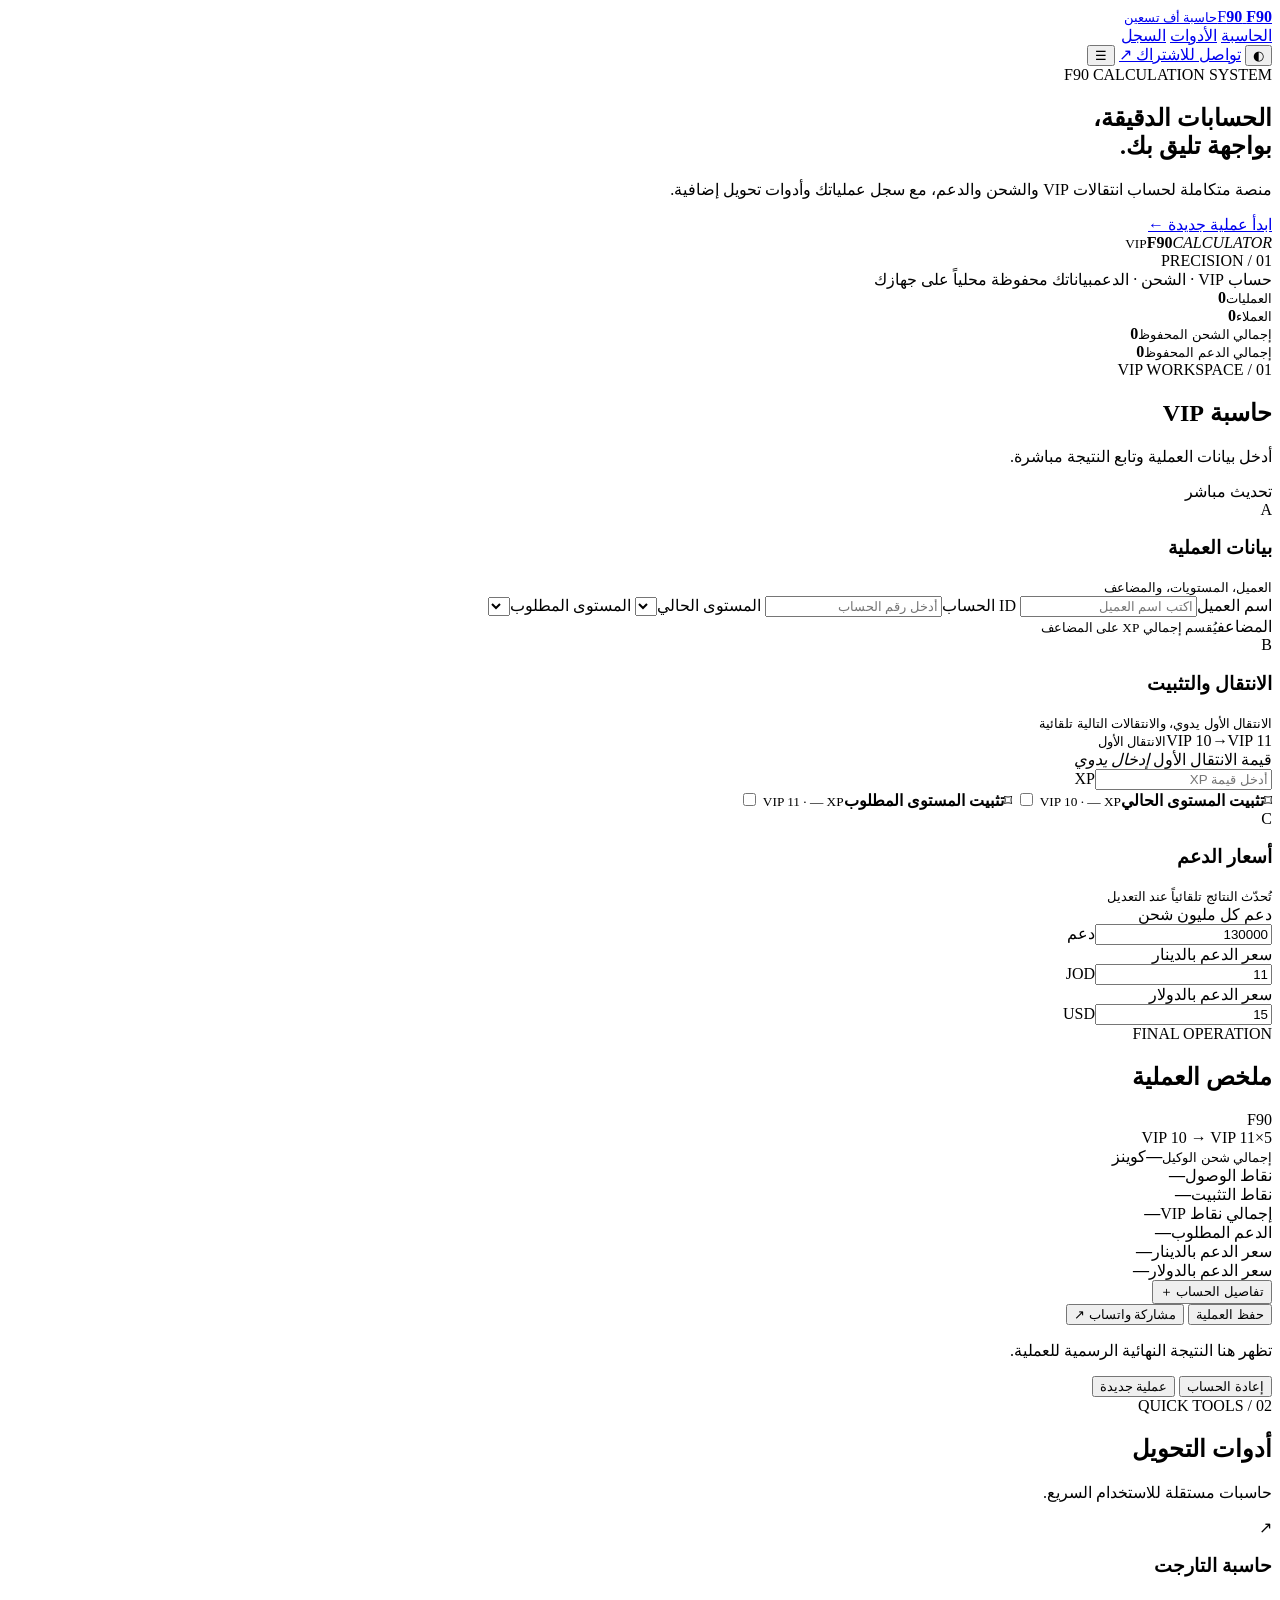
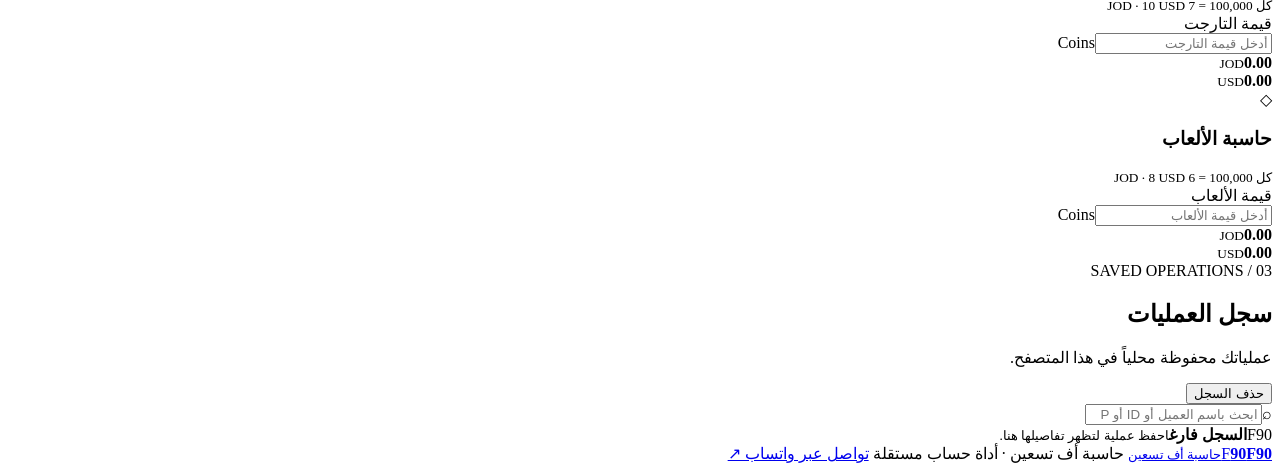
==== index.html @ 52d205f2 "Add initial HTML structure for F90 calculator" ====
<!doctype html>
<html lang="ar" dir="rtl">
<head>
  <meta charset="utf-8">
  <meta name="viewport" content="width=device-width, initial-scale=1">
  <meta name="theme-color" content="#0c111a">
  <title>F90 | حاسبة أف تسعين</title>
  <link rel="stylesheet" href="style.css">
  <script src="script.js" defer></script>
</head>
<body>
  <header class="topbar">
    <a class="brand" href="#top" aria-label="F90 الرئيسية">
      <span class="brand-logo"><span>F</span><b>90</b></span>
      <span class="brand-name"><strong>F90</strong><small>حاسبة أف تسعين</small></span>
    </a>
    <nav class="nav-links" aria-label="التنقل">
      <a href="#calculator">الحاسبة</a>
      <a href="#tools">الأدوات</a>
      <a href="#history">السجل</a>
    </nav>
    <div class="top-actions">
      <button class="theme-button" id="themeToggle" type="button" aria-label="تغيير الثيم">◐</button>
      <a class="whatsapp-top" id="subscribeLink" href="#" target="_blank" rel="noopener noreferrer">تواصل للاشتراك <span>↗</span></a>
      <button class="menu-button" id="menuToggle" type="button" aria-expanded="false" aria-label="فتح القائمة">☰</button>
    </div>
  </header>

  <main id="top">
    <section class="hero page">
      <div class="hero-main">
        <span class="eyebrow"><i></i> F90 CALCULATION SYSTEM</span>
        <h1>الحسابات الدقيقة،<br><span>بواجهة تليق بك.</span></h1>
        <p>منصة متكاملة لحساب انتقالات VIP والشحن والدعم، مع سجل عملياتك وأدوات تحويل إضافية.</p>
        <a class="hero-cta" href="#calculator">ابدأ عملية جديدة <span>←</span></a>
      </div>
      <div class="hero-art" aria-label="هوية F90">
        <div class="orbit orbit-one"></div><div class="orbit orbit-two"></div>
        <div class="hero-emblem"><small>VIP</small><strong>F90</strong><i>CALCULATOR</i></div>
        <span class="art-dot dot-a"></span><span class="art-dot dot-b"></span>
        <span class="art-label">PRECISION / 01</span>
      </div>
      <div class="hero-footer"><span>حساب VIP · الشحن · الدعم</span><span>بياناتك محفوظة محلياً على جهازك</span></div>
    </section>

    <section class="quick-stats page" aria-label="إحصائيات السجل">
      <div><small>العمليات</small><strong id="statOperations">0</strong></div>
      <div><small>العملاء</small><strong id="statCustomers">0</strong></div>
      <div><small>إجمالي الشحن المحفوظ</small><strong id="statCharge">0</strong></div>
      <div><small>إجمالي الدعم المحفوظ</small><strong id="statSupport">0</strong></div>
    </section>

    <section class="calculator-section page" id="calculator">
      <div class="section-heading">
        <div><span class="eyebrow">01 / VIP WORKSPACE</span><h2>حاسبة VIP</h2><p>أدخل بيانات العملية وتابع النتيجة مباشرة.</p></div>
        <span class="live-state"><i></i> تحديث مباشر</span>
      </div>

      <div class="calculator-layout">
        <div class="form-column">
          <section class="workspace-panel">
            <div class="panel-heading"><span class="panel-index">A</span><div><h3>بيانات العملية</h3><small>العميل، المستويات، والمضاعف</small></div></div>
            <div class="form-grid">
              <label class="field"><span>اسم العميل</span><input id="clientName" type="text" placeholder="اكتب اسم العميل" maxlength="100"></label>
              <label class="field"><span>ID الحساب</span><input id="clientId" type="text" placeholder="أدخل رقم الحساب" maxlength="80"></label>
              <label class="field"><span>المستوى الحالي</span><select id="currentVip"></select></label>
              <label class="field"><span>المستوى المطلوب</span><select id="targetVip"></select></label>
            </div>
            <div class="multiplier-heading"><span>المضاعف</span><small>يُقسم إجمالي XP على المضاعف</small></div>
            <div class="multiplier-list" id="multiplierList" role="group" aria-label="اختيار المضاعف"></div>
          </section>

          <section class="workspace-panel">
            <div class="panel-heading"><span class="panel-index">B</span><div><h3>الانتقال والتثبيت</h3><small>الانتقال الأول يدوي، والانتقالات التالية تلقائية</small></div></div>
            <div class="transition-route"><span id="transitionFrom">VIP 10</span><i>→</i><span id="transitionTo">VIP 11</span><small>الانتقال الأول</small></div>
            <label class="field"><span>قيمة الانتقال الأول <em>إدخال يدوي</em></span>
              <div class="unit-input"><input id="firstTransitionInput" type="number" min="0" step="any" inputmode="decimal" placeholder="أدخل قيمة XP"><span>XP</span></div>
            </label>
            <div class="lock-options">
              <label class="lock-option">
                <span class="lock-symbol">⌑</span><span class="lock-copy"><strong>تثبيت المستوى الحالي</strong><small id="currentLockText">VIP 10 · — XP</small></span>
                <input id="currentLock" type="checkbox">
              </label>
              <label class="lock-option">
                <span class="lock-symbol">⌑</span><span class="lock-copy"><strong>تثبيت المستوى المطلوب</strong><small id="targetLockText">VIP 11 · — XP</small></span>
                <input id="targetLock" type="checkbox">
              </label>
            </div>
          </section>

          <section class="workspace-panel">
            <div class="panel-heading"><span class="panel-index">C</span><div><h3>أسعار الدعم</h3><small>تُحدّث النتائج تلقائياً عند التعديل</small></div></div>
            <div class="form-grid rates-grid">
              <label class="field"><span>دعم كل مليون شحن</span><div class="unit-input"><input id="supportRate" type="number" min="0" value="130000" inputmode="decimal"><span>دعم</span></div></label>
              <label class="field"><span>سعر الدعم بالدينار</span><div class="unit-input"><input id="jodRate" type="number" min="0" value="11" inputmode="decimal"><span>JOD</span></div></label>
              <label class="field"><span>سعر الدعم بالدولار</span><div class="unit-input"><input id="usdRate" type="number" min="0" value="15" inputmode="decimal"><span>USD</span></div></label>
            </div>
          </section>
          <p class="error-message" id="calcError" role="alert" hidden></p>
        </div>

        <aside class="summary-panel" aria-labelledby="summaryTitle">
          <div class="summary-header"><div><span class="eyebrow">FINAL OPERATION</span><h2 id="summaryTitle">ملخص العملية</h2></div><span class="summary-mark">F90</span></div>
          <div class="summary-route"><span id="summaryRoute">VIP 10 → VIP 11</span><span class="multiplier-badge" id="summaryMultiplier">×5</span></div>
          <div class="charge-block"><small>إجمالي شحن الوكيل</small><strong id="actualCharge">—</strong><span>كوينز</span></div>
          <div class="summary-values">
            <div><span>نقاط الوصول</span><strong id="reachPoints">—</strong></div>
            <div><span>نقاط التثبيت</span><strong id="lockPoints">—</strong></div>
            <div><span>إجمالي نقاط VIP</span><strong id="totalVipPoints">—</strong></div>
            <div><span>الدعم المطلوب</span><strong id="supportNeeded">—</strong></div>
            <div><span>سعر الدعم بالدينار</span><strong id="jodTotal">—</strong></div>
            <div><span>سعر الدعم بالدولار</span><strong id="usdTotal">—</strong></div>
          </div>
          <button class="summary-details" id="detailsToggle" type="button" aria-expanded="false">تفاصيل الحساب <span>＋</span></button>
          <div class="details-content" id="detailsContent" hidden>
            <div id="transitionDetails"></div>
            <div class="formula-line"><span>الشحن</span><b id="chargeFormula">—</b></div>
            <div class="formula-line"><span>الدعم</span><b id="supportFormula">—</b></div>
          </div>
          <div class="summary-actions">
            <button class="action-primary" id="saveBtn" type="button">حفظ العملية</button>
            <button class="action-secondary" id="shareBtn" type="button">مشاركة واتساب <span>↗</span></button>
          </div>
          <p class="summary-note">تظهر هنا النتيجة النهائية الرسمية للعملية.</p>
        </aside>
      </div>

      <div class="form-actions">
        <button class="button-outline" id="calculateBtn" type="button">إعادة الحساب</button>
        <button class="button-quiet" id="newBtn" type="button">عملية جديدة</button>
        <span id="clientStatus" role="status" hidden></span>
      </div>
    </section>

    <section class="tools-section page" id="tools">
      <div class="section-heading"><div><span class="eyebrow">02 / QUICK TOOLS</span><h2>أدوات التحويل</h2><p>حاسبات مستقلة للاستخدام السريع.</p></div></div>
      <div class="tools-grid">
        <article class="tool-panel">
          <div class="tool-heading"><span class="tool-icon">↗</span><div><h3>حاسبة التارجت</h3><small>كل 100,000 = 7 JOD · 10 USD</small></div></div>
          <label class="field"><span>قيمة التارجت</span><div class="unit-input"><input id="targetInput" type="number" min="0" step="any" placeholder="أدخل قيمة التارجت"><span>Coins</span></div></label>
          <div class="tool-output"><div><small>JOD</small><strong id="targetJod">0.00</strong></div><div><small>USD</small><strong id="targetUsd">0.00</strong></div></div>
        </article>
        <article class="tool-panel">
          <div class="tool-heading"><span class="tool-icon green">◇</span><div><h3>حاسبة الألعاب</h3><small>كل 100,000 = 6 JOD · 8 USD</small></div></div>
          <label class="field"><span>قيمة الألعاب</span><div class="unit-input"><input id="gamesInput" type="number" min="0" step="any" placeholder="أدخل قيمة الألعاب"><span>Coins</span></div></label>
          <div class="tool-output"><div><small>JOD</small><strong id="gamesJod">0.00</strong></div><div><small>USD</small><strong id="gamesUsd">0.00</strong></div></div>
        </article>
      </div>
    </section>

    <section class="history-section page" id="history">
      <div class="section-heading"><div><span class="eyebrow">03 / SAVED OPERATIONS</span><h2>سجل العمليات</h2><p>عملياتك محفوظة محلياً في هذا المتصفح.</p></div><button class="clear-button" id="clearHistory" type="button">حذف السجل</button></div>
      <label class="search-field"><span>⌕</span><input id="historySearch" type="search" placeholder="ابحث باسم العميل أو ID أو VIP"></label>
      <div class="history-list" id="historyList"></div>
      <div class="empty-state" id="historyEmpty"><span>F90</span><strong>السجل فارغ</strong><small>احفظ عملية لتظهر تفاصيلها هنا.</small></div>
    </section>
  </main>

  <footer class="footer">
    <a class="brand" href="#top"><span class="brand-logo"><span>F</span><b>90</b></span><span class="brand-name"><strong>F90</strong><small>حاسبة أف تسعين</small></span></a>
    <span>حاسبة أف تسعين · أداة حساب مستقلة</span>
    <a href="https://wa.me/970568181910" target="_blank" rel="noopener noreferrer">تواصل عبر واتساب ↗</a>
  </footer>

  <dialog class="operation-dialog" id="operationDialog">
    <div class="dialog-content">
      <button class="dialog-close" id="dialogClose" type="button" aria-label="إغلاق">×</button>
      <span class="eyebrow">SAVED OPERATION</span>
      <h2>تفاصيل العملية</h2>
      <div id="dialogBody"></div>
      <div class="dialog-actions">
        <button class="action-secondary" id="dialogShare" type="button">مشاركة واتساب</button>
        <button class="action-primary" id="dialogPrint" type="button">طباعة</button>
      </div>
    </div>
  </dialog>
  <div class="toast-region" id="toastRegion" aria-live="polite"></div>
</body>
</html>
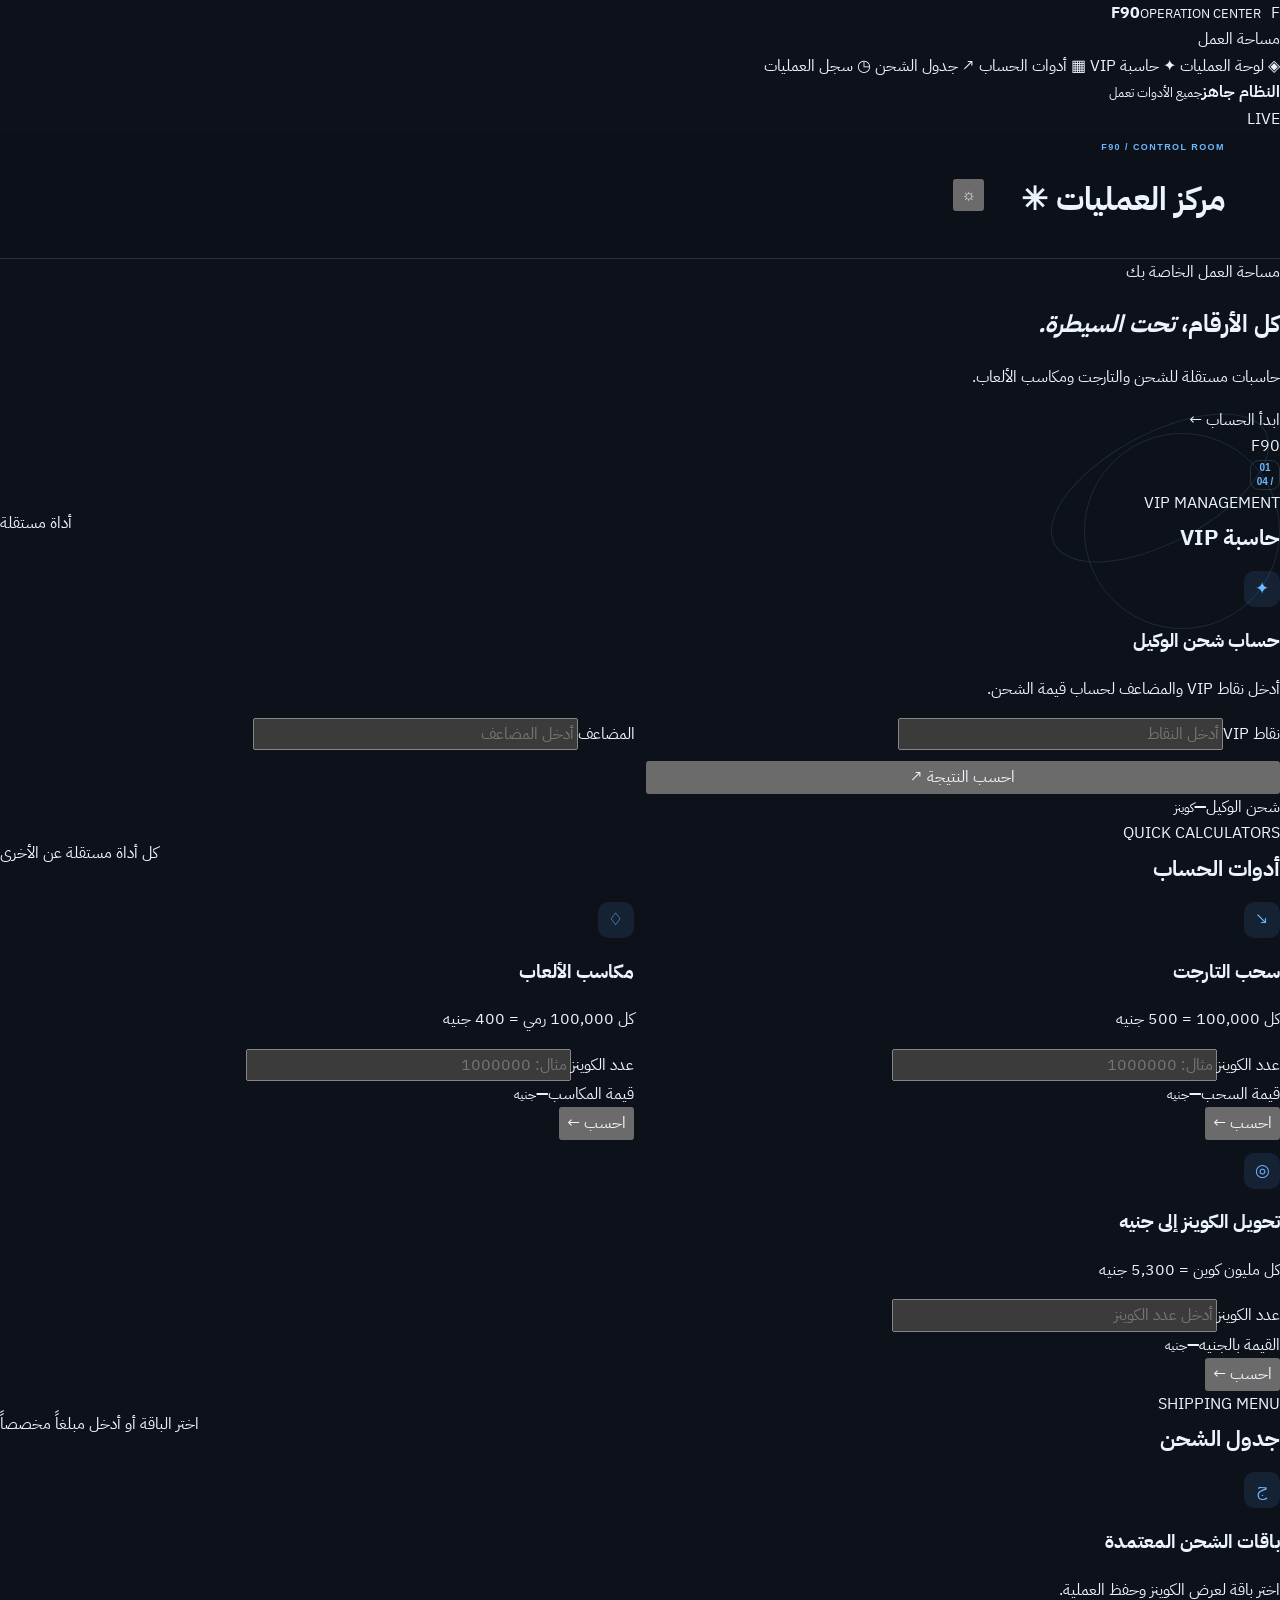
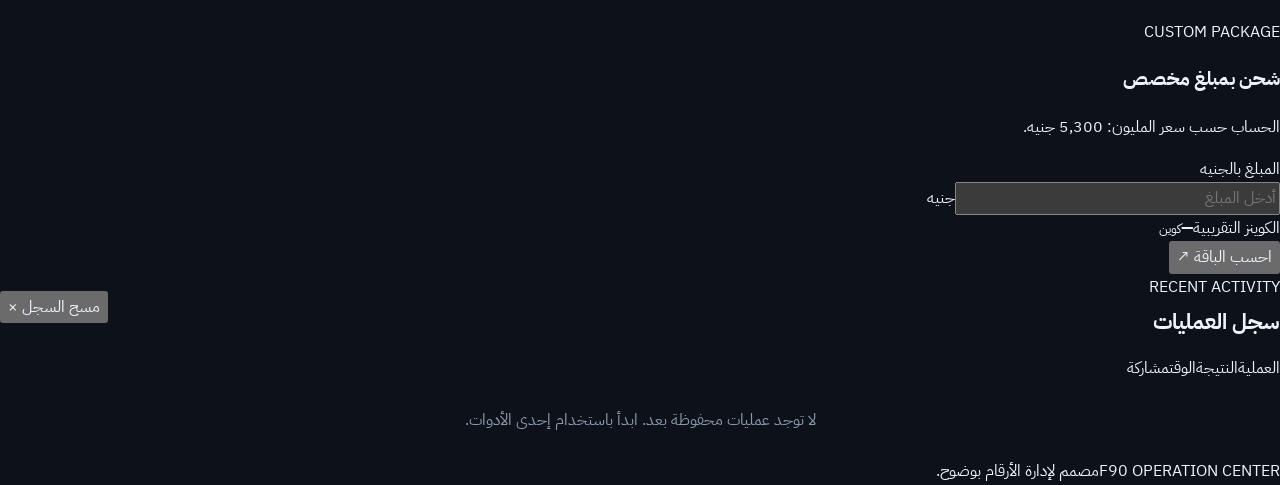
==== commit af68d3a6: "Update index.html" ====
--- a/index.html
+++ b/index.html
@@ -1,179 +1,168 @@
-<!doctype html>
+<!DOCTYPE html>
 <html lang="ar" dir="rtl">
 <head>
-  <meta charset="utf-8">
+  <meta charset="UTF-8">
   <meta name="viewport" content="width=device-width, initial-scale=1">
-  <meta name="theme-color" content="#0c111a">
-  <title>F90 | حاسبة أف تسعين</title>
+  <meta name="theme-color" content="#0a0d14">
+  <title>F90 | مركز العمليات</title>
   <link rel="stylesheet" href="style.css">
   <script src="script.js" defer></script>
 </head>
 <body>
-  <header class="topbar">
-    <a class="brand" href="#top" aria-label="F90 الرئيسية">
-      <span class="brand-logo"><span>F</span><b>90</b></span>
-      <span class="brand-name"><strong>F90</strong><small>حاسبة أف تسعين</small></span>
-    </a>
-    <nav class="nav-links" aria-label="التنقل">
-      <a href="#calculator">الحاسبة</a>
-      <a href="#tools">الأدوات</a>
-      <a href="#history">السجل</a>
-    </nav>
-    <div class="top-actions">
-      <button class="theme-button" id="themeToggle" type="button" aria-label="تغيير الثيم">◐</button>
-      <a class="whatsapp-top" id="subscribeLink" href="#" target="_blank" rel="noopener noreferrer">تواصل للاشتراك <span>↗</span></a>
-      <button class="menu-button" id="menuToggle" type="button" aria-expanded="false" aria-label="فتح القائمة">☰</button>
-    </div>
-  </header>
+  <div class="app-shell">
+    <aside class="sidebar">
+      <a class="brand" href="#dashboard">
+        <span class="brand-mark">F</span>
+        <span><strong>F90</strong><small>OPERATION CENTER</small></span>
+      </a>
 
-  <main id="top">
-    <section class="hero page">
-      <div class="hero-main">
-        <span class="eyebrow"><i></i> F90 CALCULATION SYSTEM</span>
-        <h1>الحسابات الدقيقة،<br><span>بواجهة تليق بك.</span></h1>
-        <p>منصة متكاملة لحساب انتقالات VIP والشحن والدعم، مع سجل عملياتك وأدوات تحويل إضافية.</p>
-        <a class="hero-cta" href="#calculator">ابدأ عملية جديدة <span>←</span></a>
+      <div class="side-label">مساحة العمل</div>
+      <nav class="nav">
+        <a class="nav-link active" href="#dashboard"><span>◈</span> لوحة العمليات</a>
+        <a class="nav-link" href="#vip"><span>✦</span> حاسبة VIP</a>
+        <a class="nav-link" href="#tools"><span>▦</span> أدوات الحساب</a>
+        <a class="nav-link" href="#shipping"><span>↗</span> جدول الشحن</a>
+        <a class="nav-link" href="#history"><span>◷</span> سجل العمليات</a>
+      </nav>
+
+      <div class="sidebar-bottom">
+        <span class="status-dot"></span>
+        <div><strong>النظام جاهز</strong><small>جميع الأدوات تعمل</small></div>
+        <span class="live-pill">LIVE</span>
       </div>
-      <div class="hero-art" aria-label="هوية F90">
-        <div class="orbit orbit-one"></div><div class="orbit orbit-two"></div>
-        <div class="hero-emblem"><small>VIP</small><strong>F90</strong><i>CALCULATOR</i></div>
-        <span class="art-dot dot-a"></span><span class="art-dot dot-b"></span>
-        <span class="art-label">PRECISION / 01</span>
-      </div>
-      <div class="hero-footer"><span>حساب VIP · الشحن · الدعم</span><span>بياناتك محفوظة محلياً على جهازك</span></div>
-    </section>
+    </aside>
 
-    <section class="quick-stats page" aria-label="إحصائيات السجل">
-      <div><small>العمليات</small><strong id="statOperations">0</strong></div>
-      <div><small>العملاء</small><strong id="statCustomers">0</strong></div>
-      <div><small>إجمالي الشحن المحفوظ</small><strong id="statCharge">0</strong></div>
-      <div><small>إجمالي الدعم المحفوظ</small><strong id="statSupport">0</strong></div>
-    </section>
+    <main class="main-content" id="dashboard">
+      <header class="topbar">
+        <div>
+          <div class="eyebrow">F90 / CONTROL ROOM</div>
+          <h1>مركز العمليات <span class="title-spark">✳</span></h1>
+        </div>
+        <div class="top-actions">
+          <span class="today" id="today"></span>
+          <button class="icon-button" id="themeToggle" type="button" aria-label="تغيير المظهر">☼</button>
+        </div>
+      </header>
 
-    <section class="calculator-section page" id="calculator">
-      <div class="section-heading">
-        <div><span class="eyebrow">01 / VIP WORKSPACE</span><h2>حاسبة VIP</h2><p>أدخل بيانات العملية وتابع النتيجة مباشرة.</p></div>
-        <span class="live-state"><i></i> تحديث مباشر</span>
-      </div>
+      <section class="welcome-panel">
+        <div class="welcome-copy">
+          <span class="section-kicker">مساحة العمل الخاصة بك</span>
+          <h2>كل الأرقام، <em>تحت السيطرة.</em></h2>
+          <p>حاسبات مستقلة للشحن والتارجت ومكاسب الألعاب.</p>
+          <a class="primary-button" href="#tools">ابدأ الحساب <span>←</span></a>
+        </div>
+        <div class="orbit-art" aria-hidden="true">
+          <div class="orbit orbit-one"></div>
+          <div class="orbit orbit-two"></div>
+          <div class="orbit-core">F<span>90</span></div>
+          <i class="orbit-dot dot-one"></i>
+          <i class="orbit-dot dot-two"></i>
+        </div>
+        <div class="panel-index">01 <span>/ 04</span></div>
+      </section>
 
-      <div class="calculator-layout">
-        <div class="form-column">
-          <section class="workspace-panel">
-            <div class="panel-heading"><span class="panel-index">A</span><div><h3>بيانات العملية</h3><small>العميل، المستويات، والمضاعف</small></div></div>
-            <div class="form-grid">
-              <label class="field"><span>اسم العميل</span><input id="clientName" type="text" placeholder="اكتب اسم العميل" maxlength="100"></label>
-              <label class="field"><span>ID الحساب</span><input id="clientId" type="text" placeholder="أدخل رقم الحساب" maxlength="80"></label>
-              <label class="field"><span>المستوى الحالي</span><select id="currentVip"></select></label>
-              <label class="field"><span>المستوى المطلوب</span><select id="targetVip"></select></label>
-            </div>
-            <div class="multiplier-heading"><span>المضاعف</span><small>يُقسم إجمالي XP على المضاعف</small></div>
-            <div class="multiplier-list" id="multiplierList" role="group" aria-label="اختيار المضاعف"></div>
-          </section>
+      <section class="section-block" id="vip">
+        <div class="section-heading">
+          <div><span class="section-kicker">VIP MANAGEMENT</span><h2>حاسبة VIP</h2></div>
+          <span class="independent-tag">أداة مستقلة</span>
+        </div>
+        <div class="tool-card vip-card">
+          <div class="tool-intro">
+            <span class="tool-icon purple">✦</span>
+            <div><h3>حساب شحن الوكيل</h3><p>أدخل نقاط VIP والمضاعف لحساب قيمة الشحن.</p></div>
+          </div>
+          <div class="form-grid vip-form">
+            <label>نقاط VIP<input id="vipPoints" type="number" min="0" placeholder="أدخل النقاط"></label>
+            <label>المضاعف<input id="vipMultiplier" type="number" min="0.01" step="0.01" placeholder="أدخل المضاعف"></label>
+            <button class="calculate-button" id="vipCalculate" type="button">احسب النتيجة <span>↗</span></button>
+          </div>
+          <div class="result-strip">
+            <span>شحن الوكيل</span><strong id="vipResult">—</strong><small>كوينز</small>
+          </div>
+        </div>
+      </section>
 
-          <section class="workspace-panel">
-            <div class="panel-heading"><span class="panel-index">B</span><div><h3>الانتقال والتثبيت</h3><small>الانتقال الأول يدوي، والانتقالات التالية تلقائية</small></div></div>
-            <div class="transition-route"><span id="transitionFrom">VIP 10</span><i>→</i><span id="transitionTo">VIP 11</span><small>الانتقال الأول</small></div>
-            <label class="field"><span>قيمة الانتقال الأول <em>إدخال يدوي</em></span>
-              <div class="unit-input"><input id="firstTransitionInput" type="number" min="0" step="any" inputmode="decimal" placeholder="أدخل قيمة XP"><span>XP</span></div>
-            </label>
-            <div class="lock-options">
-              <label class="lock-option">
-                <span class="lock-symbol">⌑</span><span class="lock-copy"><strong>تثبيت المستوى الحالي</strong><small id="currentLockText">VIP 10 · — XP</small></span>
-                <input id="currentLock" type="checkbox">
-              </label>
-              <label class="lock-option">
-                <span class="lock-symbol">⌑</span><span class="lock-copy"><strong>تثبيت المستوى المطلوب</strong><small id="targetLockText">VIP 11 · — XP</small></span>
-                <input id="targetLock" type="checkbox">
-              </label>
-            </div>
-          </section>
-
-          <section class="workspace-panel">
-            <div class="panel-heading"><span class="panel-index">C</span><div><h3>أسعار الدعم</h3><small>تُحدّث النتائج تلقائياً عند التعديل</small></div></div>
-            <div class="form-grid rates-grid">
-              <label class="field"><span>دعم كل مليون شحن</span><div class="unit-input"><input id="supportRate" type="number" min="0" value="130000" inputmode="decimal"><span>دعم</span></div></label>
-              <label class="field"><span>سعر الدعم بالدينار</span><div class="unit-input"><input id="jodRate" type="number" min="0" value="11" inputmode="decimal"><span>JOD</span></div></label>
-              <label class="field"><span>سعر الدعم بالدولار</span><div class="unit-input"><input id="usdRate" type="number" min="0" value="15" inputmode="decimal"><span>USD</span></div></label>
-            </div>
-          </section>
-          <p class="error-message" id="calcError" role="alert" hidden></p>
+      <section class="section-block" id="tools">
+        <div class="section-heading">
+          <div><span class="section-kicker">QUICK CALCULATORS</span><h2>أدوات الحساب</h2></div>
+          <span class="muted-note">كل أداة مستقلة عن الأخرى</span>
         </div>
 
-        <aside class="summary-panel" aria-labelledby="summaryTitle">
-          <div class="summary-header"><div><span class="eyebrow">FINAL OPERATION</span><h2 id="summaryTitle">ملخص العملية</h2></div><span class="summary-mark">F90</span></div>
-          <div class="summary-route"><span id="summaryRoute">VIP 10 → VIP 11</span><span class="multiplier-badge" id="summaryMultiplier">×5</span></div>
-          <div class="charge-block"><small>إجمالي شحن الوكيل</small><strong id="actualCharge">—</strong><span>كوينز</span></div>
-          <div class="summary-values">
-            <div><span>نقاط الوصول</span><strong id="reachPoints">—</strong></div>
-            <div><span>نقاط التثبيت</span><strong id="lockPoints">—</strong></div>
-            <div><span>إجمالي نقاط VIP</span><strong id="totalVipPoints">—</strong></div>
-            <div><span>الدعم المطلوب</span><strong id="supportNeeded">—</strong></div>
-            <div><span>سعر الدعم بالدينار</span><strong id="jodTotal">—</strong></div>
-            <div><span>سعر الدعم بالدولار</span><strong id="usdTotal">—</strong></div>
+        <div class="tools-grid">
+          <article class="tool-card calculator-card">
+            <div class="tool-intro">
+              <span class="tool-icon mint">↘</span>
+              <div><h3>سحب التارجت</h3><p>كل 100,000 = 500 جنيه</p></div>
+            </div>
+            <label>عدد الكوينز<input id="targetInput" type="number" min="0" placeholder="مثال: 1000000"></label>
+            <div class="mini-result"><span>قيمة السحب</span><strong id="targetResult">—</strong><small>جنيه</small></div>
+            <button class="small-button" data-calc="target" type="button">احسب <span>←</span></button>
+          </article>
+
+          <article class="tool-card calculator-card">
+            <div class="tool-intro">
+              <span class="tool-icon coral">♢</span>
+              <div><h3>مكاسب الألعاب</h3><p>كل 100,000 رمي = 400 جنيه</p></div>
+            </div>
+            <label>عدد الكوينز<input id="gamesInput" type="number" min="0" placeholder="مثال: 1000000"></label>
+            <div class="mini-result"><span>قيمة المكاسب</span><strong id="gamesResult">—</strong><small>جنيه</small></div>
+            <button class="small-button" data-calc="games" type="button">احسب <span>←</span></button>
+          </article>
+
+          <article class="tool-card calculator-card">
+            <div class="tool-intro">
+              <span class="tool-icon blue">◎</span>
+              <div><h3>تحويل الكوينز إلى جنيه</h3><p>كل مليون كوين = 5,300 جنيه</p></div>
+            </div>
+            <label>عدد الكوينز<input id="coinValueInput" type="number" min="0" placeholder="أدخل عدد الكوينز"></label>
+            <div class="mini-result"><span>القيمة بالجنيه</span><strong id="coinValueResult">—</strong><small>جنيه</small></div>
+            <button class="small-button" data-calc="coinValue" type="button">احسب <span>←</span></button>
+          </article>
+        </div>
+      </section>
+
+      <section class="section-block" id="shipping">
+        <div class="section-heading">
+          <div><span class="section-kicker">SHIPPING MENU</span><h2>جدول الشحن</h2></div>
+          <span class="muted-note">اختر الباقة أو أدخل مبلغاً مخصصاً</span>
+        </div>
+
+        <div class="shipping-layout">
+          <div class="tool-card shipping-card">
+            <div class="tool-intro">
+              <span class="tool-icon gold">ج</span>
+              <div><h3>باقات الشحن المعتمدة</h3><p>اختر باقة لعرض الكوينز وحفظ العملية.</p></div>
+            </div>
+            <div class="package-grid" id="packageGrid"></div>
           </div>
-          <button class="summary-details" id="detailsToggle" type="button" aria-expanded="false">تفاصيل الحساب <span>＋</span></button>
-          <div class="details-content" id="detailsContent" hidden>
-            <div id="transitionDetails"></div>
-            <div class="formula-line"><span>الشحن</span><b id="chargeFormula">—</b></div>
-            <div class="formula-line"><span>الدعم</span><b id="supportFormula">—</b></div>
+
+          <div class="tool-card custom-shipping">
+            <div class="section-kicker">CUSTOM PACKAGE</div>
+            <h3>شحن بمبلغ مخصص</h3>
+            <p>الحساب حسب سعر المليون: 5,300 جنيه.</p>
+            <label>المبلغ بالجنيه
+              <div class="input-with-unit"><input id="customAmount" type="number" min="1" placeholder="أدخل المبلغ"><span>جنيه</span></div>
+            </label>
+            <div class="mini-result"><span>الكوينز التقريبية</span><strong id="customCoins">—</strong><small>كوين</small></div>
+            <button class="calculate-button full-button" id="customCalculate" type="button">احسب الباقة <span>↗</span></button>
           </div>
-          <div class="summary-actions">
-            <button class="action-primary" id="saveBtn" type="button">حفظ العملية</button>
-            <button class="action-secondary" id="shareBtn" type="button">مشاركة واتساب <span>↗</span></button>
-          </div>
-          <p class="summary-note">تظهر هنا النتيجة النهائية الرسمية للعملية.</p>
-        </aside>
-      </div>
+        </div>
+      </section>
 
-      <div class="form-actions">
-        <button class="button-outline" id="calculateBtn" type="button">إعادة الحساب</button>
-        <button class="button-quiet" id="newBtn" type="button">عملية جديدة</button>
-        <span id="clientStatus" role="status" hidden></span>
-      </div>
-    </section>
+      <section class="section-block" id="history">
+        <div class="section-heading">
+          <div><span class="section-kicker">RECENT ACTIVITY</span><h2>سجل العمليات</h2></div>
+          <button class="text-button" id="clearHistory" type="button">مسح السجل ×</button>
+        </div>
+        <div class="history-card">
+          <div class="history-head"><span>العملية</span><span>النتيجة</span><span>الوقت</span><span>مشاركة</span></div>
+          <div id="historyList"></div>
+          <div class="empty-state" id="emptyHistory">لا توجد عمليات محفوظة بعد. ابدأ باستخدام إحدى الأدوات.</div>
+        </div>
+      </section>
 
-    <section class="tools-section page" id="tools">
-      <div class="section-heading"><div><span class="eyebrow">02 / QUICK TOOLS</span><h2>أدوات التحويل</h2><p>حاسبات مستقلة للاستخدام السريع.</p></div></div>
-      <div class="tools-grid">
-        <article class="tool-panel">
-          <div class="tool-heading"><span class="tool-icon">↗</span><div><h3>حاسبة التارجت</h3><small>كل 100,000 = 7 JOD · 10 USD</small></div></div>
-          <label class="field"><span>قيمة التارجت</span><div class="unit-input"><input id="targetInput" type="number" min="0" step="any" placeholder="أدخل قيمة التارجت"><span>Coins</span></div></label>
-          <div class="tool-output"><div><small>JOD</small><strong id="targetJod">0.00</strong></div><div><small>USD</small><strong id="targetUsd">0.00</strong></div></div>
-        </article>
-        <article class="tool-panel">
-          <div class="tool-heading"><span class="tool-icon green">◇</span><div><h3>حاسبة الألعاب</h3><small>كل 100,000 = 6 JOD · 8 USD</small></div></div>
-          <label class="field"><span>قيمة الألعاب</span><div class="unit-input"><input id="gamesInput" type="number" min="0" step="any" placeholder="أدخل قيمة الألعاب"><span>Coins</span></div></label>
-          <div class="tool-output"><div><small>JOD</small><strong id="gamesJod">0.00</strong></div><div><small>USD</small><strong id="gamesUsd">0.00</strong></div></div>
-        </article>
-      </div>
-    </section>
-
-    <section class="history-section page" id="history">
-      <div class="section-heading"><div><span class="eyebrow">03 / SAVED OPERATIONS</span><h2>سجل العمليات</h2><p>عملياتك محفوظة محلياً في هذا المتصفح.</p></div><button class="clear-button" id="clearHistory" type="button">حذف السجل</button></div>
-      <label class="search-field"><span>⌕</span><input id="historySearch" type="search" placeholder="ابحث باسم العميل أو ID أو VIP"></label>
-      <div class="history-list" id="historyList"></div>
-      <div class="empty-state" id="historyEmpty"><span>F90</span><strong>السجل فارغ</strong><small>احفظ عملية لتظهر تفاصيلها هنا.</small></div>
-    </section>
-  </main>
-
-  <footer class="footer">
-    <a class="brand" href="#top"><span class="brand-logo"><span>F</span><b>90</b></span><span class="brand-name"><strong>F90</strong><small>حاسبة أف تسعين</small></span></a>
-    <span>حاسبة أف تسعين · أداة حساب مستقلة</span>
-    <a href="https://wa.me/970568181910" target="_blank" rel="noopener noreferrer">تواصل عبر واتساب ↗</a>
-  </footer>
-
-  <dialog class="operation-dialog" id="operationDialog">
-    <div class="dialog-content">
-      <button class="dialog-close" id="dialogClose" type="button" aria-label="إغلاق">×</button>
-      <span class="eyebrow">SAVED OPERATION</span>
-      <h2>تفاصيل العملية</h2>
-      <div id="dialogBody"></div>
-      <div class="dialog-actions">
-        <button class="action-secondary" id="dialogShare" type="button">مشاركة واتساب</button>
-        <button class="action-primary" id="dialogPrint" type="button">طباعة</button>
-      </div>
-    </div>
-  </dialog>
-  <div class="toast-region" id="toastRegion" aria-live="polite"></div>
+      <footer><span>F90 OPERATION CENTER</span><span>مصمم لإدارة الأرقام بوضوح.</span></footer>
+    </main>
+  </div>
 </body>
 </html>
--- a/style.css
+++ b/style.css
@@ -0,0 +1,307 @@
+@import url("https://fonts.googleapis.com/css2?family=IBM+Plex+Sans+Arabic:wght@400;500;600;700&display=swap");
+
+:root {
+  color-scheme: dark;
+  --bg: #0c111a;
+  --bg2: #101722;
+  --panel: #131c28;
+  --panel2: #182331;
+  --panel3: #0f1721;
+  --text: #edf3fa;
+  --muted: #8b9aab;
+  --quiet: #607082;
+  --line: #253344;
+  --blue: #6db8ff;
+  --blue2: #2d82d1;
+  --blue-dim: rgba(74, 158, 233, .12);
+  --green: #76c6a5;
+  --red: #ec8585;
+  --shadow: 0 22px 60px rgba(0, 0, 0, .2);
+  --radius: 17px;
+  --font: "IBM Plex Sans Arabic", Tahoma, sans-serif;
+}
+body.light {
+  color-scheme: light;
+  --bg: #f2f6fa;
+  --bg2: #eaf0f6;
+  --panel: #fff;
+  --panel2: #f5f8fb;
+  --panel3: #edf2f7;
+  --text: #17283a;
+  --muted: #718094;
+  --quiet: #97a3b1;
+  --line: #dce5ee;
+  --blue: #216dad;
+  --blue2: #317fc0;
+  --blue-dim: rgba(49, 127, 192, .10);
+  --green: #278263;
+  --red: #c65560;
+  --shadow: 0 18px 50px rgba(39, 70, 99, .08);
+}
+* { box-sizing: border-box; }
+html { scroll-behavior: smooth; scroll-padding-top: 90px; }
+body { margin: 0; background: var(--bg); color: var(--text); font-family: var(--font); line-height: 1.65; transition: background .25s, color .25s; }
+a { color: inherit; text-decoration: none; }
+button, input, select { font: inherit; color: inherit; }
+button { cursor: pointer; }
+button:focus-visible, a:focus-visible, input:focus-visible, select:focus-visible { outline: 2px solid var(--blue); outline-offset: 3px; }
+[hidden] { display: none !important; }
+.page { width: min(1170px, calc(100% - 44px)); margin-inline: auto; }
+.topbar { position: sticky; z-index: 20; top: 0; display: flex; align-items: center; gap: 28px; min-height: 72px; padding: 10px max(22px, calc((100vw - 1170px)/2)); border-bottom: 1px solid var(--line); background: color-mix(in srgb, var(--bg) 91%, transparent); backdrop-filter: blur(16px); }
+.brand { display: inline-flex; align-items: center; gap: 10px; flex-shrink: 0; }
+.brand-logo { display: grid; grid-template-columns: 1fr 1fr; align-items: center; width: 43px; height: 43px; padding: 0 6px; border: 1px solid color-mix(in srgb, var(--blue) 65%, var(--line)); border-radius: 12px 12px 12px 4px; color: var(--blue); font: 800 16px Arial, sans-serif; letter-spacing: -.08em; box-shadow: inset 0 0 18px var(--blue-dim); }
+.brand-logo span { font-size: 19px; }
+.brand-name strong, .brand-name small { display: block; line-height: 1.3; }
+.brand-name strong { font: 800 14px Arial, sans-serif; letter-spacing: .1em; }
+.brand-name small { margin-top: 3px; color: var(--muted); font-size: 9px; }
+.nav-links { display: flex; gap: 25px; margin-inline: auto; }
+.nav-links a { color: var(--muted); font-size: 11px; transition: color .2s; }
+.nav-links a:hover { color: var(--blue); }
+.top-actions { display: flex; align-items: center; gap: 9px; }
+.theme-button, .menu-button { display: grid; place-items: center; width: 39px; height: 39px; border: 1px solid var(--line); border-radius: 10px; background: var(--panel); color: var(--blue); font-size: 17px; }
+.whatsapp-top { display: inline-flex; align-items: center; gap: 8px; min-height: 39px; padding: 0 13px; border: 1px solid color-mix(in srgb, var(--green) 35%, var(--line)); border-radius: 10px; color: var(--green); font-size: 10px; }
+.whatsapp-top span { font-size: 14px; }
+.menu-button { display: none; }
+.hero { position: relative; display: grid; grid-template-columns: 1fr 300px; align-items: center; min-height: 322px; margin-block: 26px 21px; padding: 38px 48px 58px; overflow: hidden; border: 1px solid var(--line); border-radius: 22px; background: radial-gradient(ellipse at 73% 40%, rgba(49, 128, 195, .14), transparent 48%), linear-gradient(120deg, var(--panel3), var(--panel)); }
+.hero::after { position: absolute; top: -190px; left: 30%; width: 360px; height: 360px; border: 1px solid rgba(109, 184, 255, .08); border-radius: 50%; content: ""; }
+.eyebrow { color: var(--blue); font: 700 9px Arial, sans-serif; letter-spacing: .16em; }
+.hero .eyebrow { display: flex; align-items: center; gap: 8px; }
+.hero .eyebrow i, .live-state i { width: 6px; height: 6px; border-radius: 50%; background: var(--green); box-shadow: 0 0 0 4px rgba(118, 198, 165, .12); }
+.hero h1 { margin: 12px 0 9px; font-size: clamp(33px, 4.2vw, 50px); line-height: 1.32; letter-spacing: -.04em; }
+.hero h1 span { color: var(--blue); }
+.hero-main p { max-width: 500px; margin: 0; color: var(--muted); font-size: 12px; }
+.hero-cta { display: inline-flex; align-items: center; gap: 15px; margin-top: 20px; padding: 10px 15px; border: 1px solid color-mix(in srgb, var(--blue) 50%, var(--line)); border-radius: 9px; color: var(--blue); font-size: 11px; transition: background .2s, transform .2s; }
+.hero-cta:hover { transform: translateY(-2px); background: var(--blue-dim); }
+.hero-cta span { font-size: 15px; }
+.hero-art { position: relative; display: grid; place-items: center; height: 220px; }
+.hero-emblem { z-index: 1; display: grid; place-items: center; align-content: center; width: 148px; height: 148px; border: 1px solid rgba(109, 184, 255, .5); border-radius: 50%; background: radial-gradient(circle, var(--panel2), var(--panel3)); box-shadow: 0 0 40px rgba(50, 137, 209, .12), inset 0 0 0 7px var(--panel), inset 0 0 0 8px rgba(109, 184, 255, .17); animation: emblem-float 5s ease-in-out infinite; }
+.hero-emblem small { color: var(--muted); font: 700 8px Arial, sans-serif; letter-spacing: .24em; }
+.hero-emblem strong { margin: 5px 0; color: var(--blue); font: 800 46px/.95 Arial, sans-serif; letter-spacing: -.08em; }
+.hero-emblem i { color: var(--muted); font: normal 6px Arial, sans-serif; letter-spacing: .18em; }
+.orbit { position: absolute; border: 1px solid rgba(109, 184, 255, .15); border-radius: 50%; }
+.orbit-one { width: 196px; height: 196px; animation: orbit 18s linear infinite; }
+.orbit-two { width: 240px; height: 110px; transform: rotate(-28deg); }
+.art-dot { position: absolute; width: 6px; height: 6px; border-radius: 50%; background: var(--blue); box-shadow: 0 0 12px var(--blue); }
+.dot-a { top: 25px; right: 53px; }
+.dot-b { bottom: 31px; left: 52px; background: var(--green); }
+.art-label { position: absolute; bottom: -3px; color: var(--quiet); font: 8px Arial, sans-serif; letter-spacing: .2em; }
+.hero-footer { position: absolute; inset-inline: 48px; bottom: 17px; display: flex; justify-content: space-between; color: var(--quiet); font-size: 9px; }
+@keyframes emblem-float { 50% { transform: translateY(-5px); } }
+@keyframes orbit { to { transform: rotate(360deg); } }
+.quick-stats { display: grid; grid-template-columns: repeat(4, 1fr); margin-bottom: 40px; border: 1px solid var(--line); border-radius: 13px; background: var(--panel); overflow: hidden; }
+.quick-stats > div { min-height: 76px; padding: 12px 18px; }
+.quick-stats > div + div { border-inline-start: 1px solid var(--line); }
+.quick-stats small { display: block; color: var(--muted); font-size: 9px; }
+.quick-stats strong { display: block; margin-top: 3px; color: var(--blue); font-size: 19px; font-variant-numeric: tabular-nums; }
+.section-heading { display: flex; align-items: center; justify-content: space-between; gap: 15px; margin-bottom: 15px; }
+.section-heading h2 { margin: 4px 0 0; font-size: 22px; }
+.section-heading p { margin: 2px 0 0; color: var(--muted); font-size: 10px; }
+.live-state { display: inline-flex; align-items: center; gap: 8px; color: var(--muted); font-size: 9px; }
+.live-state i { width: 5px; height: 5px; }
+.calculator-section { margin-bottom: 54px; }
+.calculator-layout { display: grid; grid-template-columns: minmax(0, 1fr) 350px; align-items: start; gap: 15px; }
+.form-column { display: grid; gap: 12px; min-width: 0; }
+.workspace-panel, .summary-panel, .tool-panel { border: 1px solid var(--line); border-radius: var(--radius); background: var(--panel); }
+.workspace-panel { padding: 17px 19px; }
+.panel-heading { display: flex; align-items: center; gap: 10px; margin-bottom: 15px; }
+.panel-index { display: grid; place-items: center; width: 30px; height: 30px; border: 1px solid var(--line); border-radius: 9px; color: var(--blue); font: 700 10px Arial, sans-serif; }
+.panel-heading h3 { margin: 0; font-size: 13px; }
+.panel-heading small { color: var(--muted); font-size: 9px; }
+.form-grid { display: grid; grid-template-columns: 1fr 1fr; gap: 11px; }
+.field { display: grid; gap: 6px; min-width: 0; color: var(--muted); font-size: 10px; font-weight: 600; }
+.field > span { display: flex; justify-content: space-between; gap: 7px; }
+.field input, .field select { width: 100%; min-width: 0; min-height: 42px; padding: 9px 11px; border: 1px solid var(--line); border-radius: 8px; outline: 0; background: var(--panel3); color: var(--text); }
+.field input::placeholder { color: var(--quiet); }
+.field input:focus, .field select:focus { border-color: var(--blue); }
+.field select { cursor: pointer; }
+.multiplier-heading { display: flex; justify-content: space-between; gap: 10px; margin: 15px 0 8px; font-size: 10px; font-weight: 600; }
+.multiplier-heading small { color: var(--muted); font-weight: 400; }
+.multiplier-list { display: grid; grid-template-columns: repeat(10, 1fr); gap: 5px; direction: ltr; }
+.multiplier-list button { min-width: 0; min-height: 33px; padding: 2px; border: 1px solid var(--line); border-radius: 7px; background: var(--panel3); color: var(--muted); cursor: pointer; font: 600 10px Arial, sans-serif; transition: .18s; }
+.multiplier-list button:hover { border-color: var(--blue); color: var(--blue); }
+.multiplier-list button[aria-pressed="true"] { border-color: var(--blue); background: var(--blue); color: #07121d; box-shadow: 0 4px 16px rgba(109, 184, 255, .16); }
+.transition-route { display: flex; align-items: center; gap: 10px; margin-bottom: 12px; color: var(--blue); font: 700 13px Arial, sans-serif; direction: ltr; }
+.transition-route i { color: var(--quiet); font-style: normal; }
+.transition-route small { margin-inline-start: auto; color: var(--muted); direction: rtl; font: 9px var(--font); }
+.field em { color: var(--blue); font-size: 9px; font-style: normal; }
+.unit-input { display: flex; align-items: center; min-height: 42px; padding-inline: 10px; border: 1px solid var(--line); border-radius: 8px; background: var(--panel3); }
+.unit-input:focus-within { border-color: var(--blue); }
+.unit-input input { min-height: 38px; padding-inline: 2px; border: 0; border-radius: 0; background: transparent; direction: ltr; font-variant-numeric: tabular-nums; }
+.unit-input input:focus { outline: 0; }
+.unit-input > span { color: var(--quiet); font-size: 9px; white-space: nowrap; }
+.lock-options { display: grid; grid-template-columns: 1fr 1fr; gap: 8px; margin-top: 13px; }
+.lock-option { display: flex; align-items: center; gap: 8px; min-width: 0; padding: 10px; border: 1px solid var(--line); border-radius: 9px; background: var(--panel3); cursor: pointer; }
+.lock-option:has(input:checked) { border-color: color-mix(in srgb, var(--blue) 55%, var(--line)); background: var(--blue-dim); }
+.lock-symbol { display: grid; place-items: center; flex: 0 0 28px; width: 28px; height: 28px; border-radius: 8px; background: var(--blue-dim); color: var(--blue); }
+.lock-copy { display: grid; flex: 1; min-width: 0; }
+.lock-copy strong { font-size: 9px; }
+.lock-copy small { color: var(--muted); font-size: 8px; }
+.lock-option input { accent-color: var(--blue); width: 16px; height: 16px; }
+.rates-grid { grid-template-columns: repeat(3, 1fr); }
+.summary-panel { position: sticky; top: 88px; padding: 19px; background: radial-gradient(ellipse at 90% 0, var(--blue-dim), transparent 48%), var(--panel); box-shadow: var(--shadow); }
+.summary-header { display: flex; align-items: start; justify-content: space-between; }
+.summary-header h2 { margin: 4px 0 0; font-size: 17px; }
+.summary-mark { color: var(--quiet); font: 800 13px Arial, sans-serif; letter-spacing: .06em; }
+.summary-route { display: flex; align-items: center; justify-content: space-between; margin-top: 15px; padding: 9px 11px; border: 1px solid var(--line); border-radius: 8px; background: var(--panel3); }
+.summary-route > span:first-child { color: var(--text); direction: ltr; font: 600 11px Arial, sans-serif; }
+.multiplier-badge { padding: 4px 8px; border-radius: 6px; background: var(--blue-dim); color: var(--blue); direction: ltr; font: 700 10px Arial, sans-serif; }
+.charge-block { display: grid; justify-items: center; padding: 18px 5px 15px; border-bottom: 1px solid var(--line); text-align: center; }
+.charge-block small, .charge-block > span { color: var(--muted); font-size: 9px; }
+.charge-block strong { max-width: 100%; margin: 5px 0 0; color: var(--blue); font-size: clamp(31px, 3vw, 40px); line-height: 1.15; font-variant-numeric: tabular-nums; overflow-wrap: anywhere; }
+.summary-values { display: grid; grid-template-columns: 1fr 1fr; gap: 7px; padding-top: 12px; }
+.summary-values > div { display: grid; gap: 3px; min-width: 0; padding: 8px; border: 1px solid var(--line); border-radius: 8px; background: var(--panel3); }
+.summary-values span { color: var(--muted); font-size: 8px; }
+.summary-values strong { color: var(--text); font-size: 11px; font-variant-numeric: tabular-nums; overflow-wrap: anywhere; }
+.summary-details { display: flex; justify-content: space-between; width: 100%; margin-top: 10px; padding: 8px 2px; border: 0; background: transparent; color: var(--blue); cursor: pointer; text-align: right; font-size: 10px; }
+.details-content { display: grid; gap: 6px; padding: 10px; border: 1px solid var(--line); border-radius: 8px; background: var(--panel3); animation: reveal .18s ease; }
+@keyframes reveal { from { opacity: .3; transform: translateY(-4px); } to { opacity: 1; transform: none; } }
+.detail-transition, .formula-line { display: flex; justify-content: space-between; gap: 8px; padding-block: 5px; border-bottom: 1px solid var(--line); color: var(--muted); font-size: 8px; }
+.detail-transition strong, .formula-line b { color: var(--text); text-align: left; font-size: 9px; }
+.summary-actions { display: grid; gap: 7px; margin-top: 8px; }
+.action-primary, .action-secondary { min-height: 41px; border: 1px solid transparent; border-radius: 8px; cursor: pointer; font-size: 10px; font-weight: 700; transition: transform .16s, filter .16s; }
+.action-primary:hover, .action-secondary:hover { transform: translateY(-1px); }
+.action-primary { background: var(--blue); color: #091522; }
+.action-secondary { border-color: color-mix(in srgb, var(--green) 38%, var(--line)); background: transparent; color: var(--green); }
+.summary-note { margin: 9px 0 0; color: var(--quiet); font-size: 8px; text-align: center; }
+.form-actions { display: flex; align-items: center; gap: 8px; margin-top: 11px; }
+.button-outline, .button-quiet, .clear-button { min-height: 37px; padding: 7px 12px; border: 1px solid var(--line); border-radius: 8px; background: var(--panel); color: var(--muted); cursor: pointer; font-size: 9px; }
+.button-outline:hover { border-color: var(--blue); color: var(--blue); }
+.form-actions #clientStatus { color: var(--green); font-size: 9px; }
+.form-actions #clientStatus.error { color: var(--red); }
+.tools-section, .history-section { margin-bottom: 48px; }
+.tools-grid { display: grid; grid-template-columns: 1fr 1fr; gap: 13px; }
+.tool-panel { padding: 18px; }
+.tool-heading { display: flex; align-items: center; gap: 10px; margin-bottom: 14px; }
+.tool-heading h3 { margin: 0; font-size: 13px; }
+.tool-heading small { color: var(--muted); font-size: 9px; }
+.tool-icon { display: grid; place-items: center; width: 36px; height: 36px; border-radius: 10px; background: var(--blue-dim); color: var(--blue); font-size: 17px; }
+.tool-icon.green { background: rgba(118, 198, 165, .12); color: var(--green); }
+.tool-output { display: grid; grid-template-columns: 1fr 1fr; gap: 9px; margin-top: 12px; padding-top: 11px; border-top: 1px solid var(--line); }
+.tool-output > div { display: grid; gap: 2px; }
+.tool-output small { color: var(--muted); font-size: 9px; }
+.tool-output strong { color: var(--blue); font-size: 16px; font-variant-numeric: tabular-nums; }
+.history-section > .section-heading { margin-bottom: 13px; }
+.clear-button { color: var(--red); border-color: color-mix(in srgb, var(--red) 35%, var(--line)); background: transparent; }
+.search-field { display: flex; align-items: center; gap: 9px; max-width: 420px; min-height: 41px; padding-inline: 11px; border: 1px solid var(--line); border-radius: 8px; background: var(--panel); color: var(--muted); }
+.search-field input { width: 100%; min-height: 37px; border: 0; outline: 0; background: transparent; color: var(--text); font-size: 10px; }
+.history-list { display: grid; gap: 8px; margin-top: 11px; }
+.history-record { display: grid; grid-template-columns: minmax(0, 1.3fr) minmax(100px, .8fr) minmax(110px, .8fr) auto; align-items: center; gap: 10px; padding: 12px; border: 1px solid var(--line); border-radius: 10px; background: var(--panel); animation: reveal .2s ease; }
+.record-client strong, .record-client small { display: block; }
+.record-client strong { font-size: 10px; }
+.record-client small { color: var(--muted); font-size: 8px; overflow-wrap: anywhere; }
+.record-route { color: var(--blue); direction: ltr; font: 600 9px Arial, sans-serif; }
+.record-value { display: grid; gap: 2px; color: var(--muted); font-size: 8px; }
+.record-value strong { color: var(--text); font: 600 9px Arial, sans-serif; }
+.record-actions { display: flex; gap: 5px; }
+.record-actions button { min-height: 30px; padding: 4px 8px; border: 1px solid var(--line); border-radius: 6px; background: var(--panel3); cursor: pointer; font-size: 8px; }
+.record-actions button:hover { border-color: var(--blue); color: var(--blue); }
+.record-actions .delete-record { color: var(--red); }
+.empty-state { display: grid; justify-items: center; gap: 3px; padding: 25px; color: var(--muted); }
+.empty-state span { color: var(--blue); font: 800 22px Arial, sans-serif; }
+.empty-state strong { color: var(--text); font-size: 11px; }
+.empty-state small { font-size: 9px; }
+.footer { display: flex; align-items: center; justify-content: space-between; gap: 15px; min-height: 80px; padding: 13px max(22px, calc((100vw - 1170px)/2)); border-top: 1px solid var(--line); background: var(--panel3); }
+.footer > span, .footer > a:last-child { color: var(--muted); font-size: 9px; }
+.operation-dialog { width: min(560px, calc(100% - 24px)); max-height: 85vh; padding: 0; overflow: auto; border: 1px solid var(--line); border-radius: 16px; background: var(--panel); color: var(--text); box-shadow: var(--shadow); }
+.operation-dialog::backdrop { background: rgba(0, 0, 0, .62); backdrop-filter: blur(4px); }
+.dialog-content { position: relative; padding: 22px; }
+.dialog-close { position: absolute; top: 12px; left: 12px; width: 34px; height: 34px; border: 1px solid var(--line); border-radius: 8px; background: var(--panel3); color: var(--muted); cursor: pointer; font-size: 19px; }
+.dialog-content h2 { margin: 5px 0 13px; font-size: 19px; }
+.dialog-summary { display: grid; grid-template-columns: 1fr 1fr; gap: 8px; }
+.dialog-summary div { padding: 9px; border: 1px solid var(--line); border-radius: 8px; background: var(--panel3); }
+.dialog-summary span, .dialog-summary strong { display: block; }
+.dialog-summary span { color: var(--muted); font-size: 8px; }
+.dialog-summary strong { margin-top: 3px; font-size: 11px; }
+.dialog-actions { display: grid; grid-template-columns: 1fr 1fr; gap: 8px; margin-top: 14px; }
+.toast-region { position: fixed; z-index: 50; inset-inline-end: 16px; bottom: 16px; display: grid; gap: 8px; }
+.toast { max-width: min(350px, calc(100vw - 32px)); padding: 10px 13px; border: 1px solid var(--line); border-radius: 9px; background: var(--panel2); box-shadow: var(--shadow); font-size: 10px; animation: reveal .18s ease; }
+.toast.success { border-inline-start: 3px solid var(--green); }
+.toast.error { border-inline-start: 3px solid var(--red); }
+
+@media (max-width: 930px) {
+  .calculator-layout { grid-template-columns: minmax(0, 1fr) 310px; gap: 11px; }
+  .summary-panel { padding: 15px; }
+  .workspace-panel { padding: 15px; }
+  .history-record { grid-template-columns: minmax(0, 1fr) minmax(90px, .7fr) auto; }
+  .record-value { grid-column: 1 / 3; display: flex; gap: 12px; }
+}
+@media (max-width: 700px) {
+  html { scroll-padding-top: 76px; }
+  .page { width: calc(100% - 28px); }
+  .topbar { min-height: 65px; padding-inline: 14px; gap: 8px; }
+  .nav-links { display: none; position: absolute; top: 64px; inset-inline: 0; padding: 10px 17px; border-bottom: 1px solid var(--line); background: var(--panel); }
+  .nav-links.open { display: grid; gap: 0; }
+  .nav-links a { padding: 10px 2px; border-bottom: 1px solid var(--line); }
+  .nav-links a:last-child { border: 0; }
+  .menu-button { display: grid; }
+  .whatsapp-top { padding-inline: 9px; font-size: 9px; }
+  .hero { grid-template-columns: 1fr 115px; min-height: 250px; margin-top: 14px; padding: 26px 20px 50px; }
+  .hero h1 { font-size: 33px; }
+  .hero-main p { font-size: 10px; }
+  .hero-art { height: 145px; }
+  .hero-emblem { width: 100px; height: 100px; }
+  .hero-emblem strong { font-size: 32px; }
+  .orbit-one { width: 135px; height: 135px; }
+  .orbit-two { width: 160px; height: 75px; }
+  .hero-footer { inset-inline: 20px; font-size: 8px; }
+  .quick-stats { grid-template-columns: 1fr 1fr; margin-bottom: 30px; }
+  .quick-stats > div { min-height: 66px; padding: 9px 12px; }
+  .quick-stats > div:nth-child(3) { border-inline-start: 0; border-top: 1px solid var(--line); }
+  .quick-stats > div:nth-child(4) { border-top: 1px solid var(--line); }
+  .quick-stats strong { font-size: 16px; }
+  .calculator-layout { grid-template-columns: 1fr; }
+  .summary-panel { position: static; order: -1; }
+  .charge-block strong { font-size: 38px; }
+  .form-actions { flex-wrap: wrap; }
+  .tools-grid { grid-template-columns: 1fr; }
+  .history-record { grid-template-columns: minmax(0, 1fr) auto; }
+  .record-route { grid-column: 1; grid-row: 2; }
+  .record-value { grid-column: 1; grid-row: 3; flex-wrap: wrap; }
+  .record-actions { grid-column: 2; grid-row: 1 / span 3; flex-direction: column; }
+  .footer { flex-wrap: wrap; padding-inline: 14px; }
+}
+@media (max-width: 440px) {
+  .brand-logo { width: 38px; height: 38px; }
+  .brand-name small { font-size: 8px; }
+  .theme-button, .menu-button { width: 35px; height: 35px; }
+  .top-actions { gap: 5px; }
+  .whatsapp-top { min-height: 35px; padding-inline: 7px; font-size: 8px; }
+  .hero { grid-template-columns: 1fr 82px; padding-inline: 15px; }
+  .hero h1 { font-size: 28px; }
+  .hero-art { height: 105px; }
+  .hero-emblem { width: 75px; height: 75px; box-shadow: inset 0 0 0 4px var(--panel), inset 0 0 0 5px rgba(109,184,255,.17); }
+  .hero-emblem strong { font-size: 25px; }
+  .hero-emblem small { font-size: 6px; }
+  .hero-emblem i { font-size: 5px; }
+  .orbit-one { width: 102px; height: 102px; }
+  .orbit-two { width: 122px; height: 57px; }
+  .hero-footer { inset-inline: 15px; font-size: 7px; }
+  .section-heading h2 { font-size: 19px; }
+  .multiplier-list { gap: 3px; }
+  .multiplier-list button { min-height: 31px; font-size: 9px; }
+  .lock-options { grid-template-columns: 1fr; }
+  .rates-grid { grid-template-columns: 1fr; }
+  .result-grid { grid-template-columns: 1fr 1fr; }
+  .workspace-panel { padding: 13px; }
+  .summary-panel { padding: 14px; }
+  .summary-values > div { padding: 7px; }
+  .summary-values span { font-size: 7px; }
+  .summary-values strong { font-size: 10px; }
+  .footer { justify-content: center; text-align: center; }
+  .footer .brand { width: 100%; justify-content: center; }
+}
+@media (prefers-reduced-motion: reduce) {
+  *, *::before, *::after { scroll-behavior: auto !important; animation-duration: .01ms !important; animation-iteration-count: 1 !important; transition-duration: .01ms !important; }
+}
+@media print {
+  body { background: white; color: #142235; }
+  .topbar, .hero, .quick-stats, .form-column, .form-actions, .tools-section, .history-section, .footer, .summary-actions, .summary-details { display: none !important; }
+  .page { width: 100%; }
+  .calculator-section { margin: 0; }
+  .calculator-section > .section-heading { display: none; }
+  .calculator-layout { display: block; }
+  .summary-panel { position: static; border: 1px solid #bbb; box-shadow: none; background: white; color: #142235; }
+  .summary-values > div, .summary-route { background: #fff; }
+  .charge-block strong, .summary-values strong { color: #174a78; }
+}
+
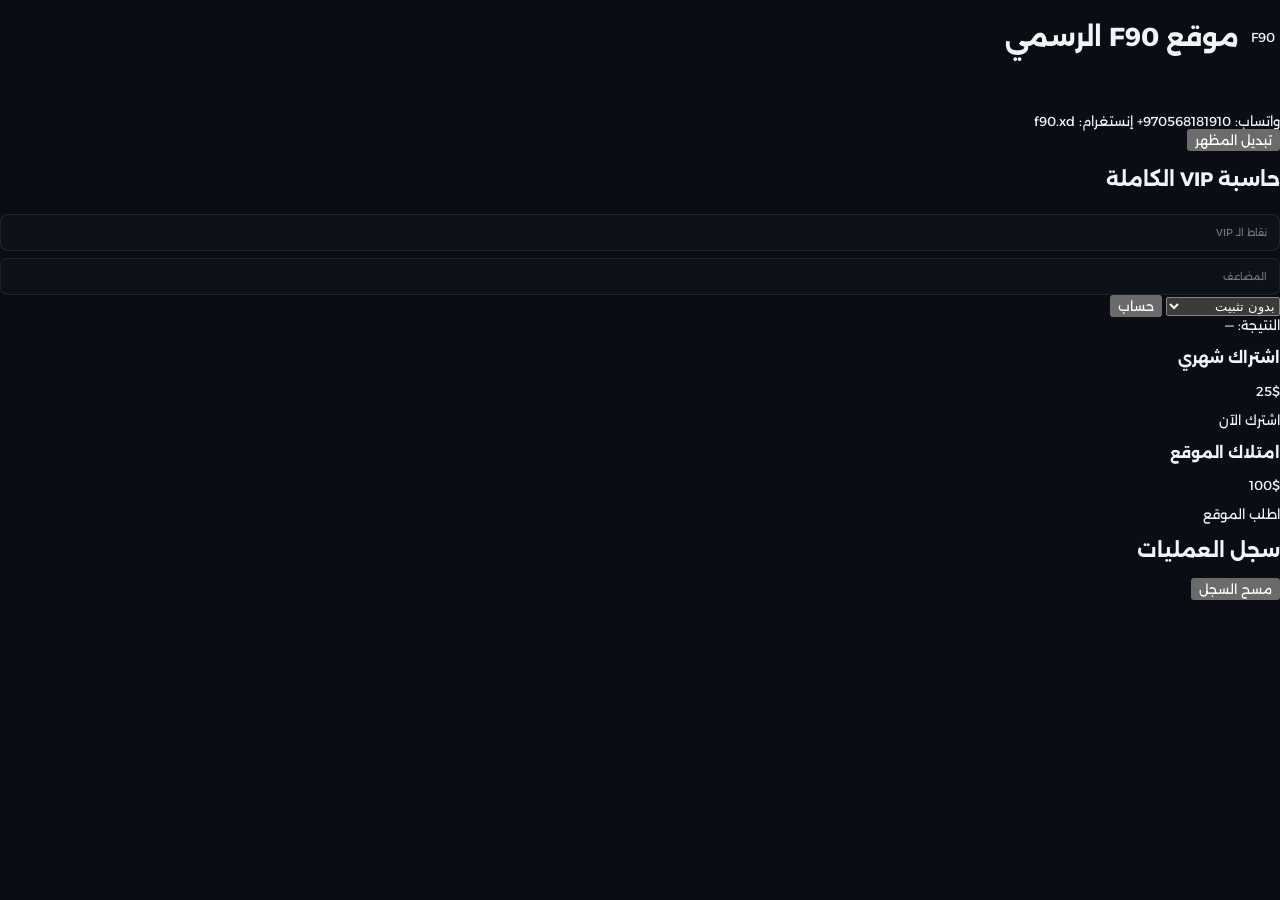
==== commit 1ff89764: "Update index.html" ====
--- a/index.html
+++ b/index.html
@@ -2,167 +2,69 @@
 <html lang="ar" dir="rtl">
 <head>
   <meta charset="UTF-8">
-  <meta name="viewport" content="width=device-width, initial-scale=1">
-  <meta name="theme-color" content="#0a0d14">
-  <title>F90 | مركز العمليات</title>
+  <meta name="viewport" content="width=device-width, initial-scale=1.0">
+  <title>F90 | المركز الرسمي للعمليات</title>
   <link rel="stylesheet" href="style.css">
-  <script src="script.js" defer></script>
 </head>
 <body>
-  <div class="app-shell">
-    <aside class="sidebar">
-      <a class="brand" href="#dashboard">
-        <span class="brand-mark">F</span>
-        <span><strong>F90</strong><small>OPERATION CENTER</small></span>
-      </a>
+  <div class="flag-ribbon top"></div>
+  <div class="app-container">
+    <header class="main-header">
+      <div class="brand">
+        <span class="logo">F90</span>
+        <h1>موقع F90 الرسمي</h1>
+      </div>
+      <nav class="social-nav">
+        <a href="https://wa.me/970568181910" target="_blank">واتساب: 970568181910+</a>
+        <a href="https://instagram.com/f90.xd" target="_blank">إنستغرام: f90.xd</a>
+      </nav>
+      <button id="themeToggle">تبديل المظهر</button>
+    </header>
 
-      <div class="side-label">مساحة العمل</div>
-      <nav class="nav">
-        <a class="nav-link active" href="#dashboard"><span>◈</span> لوحة العمليات</a>
-        <a class="nav-link" href="#vip"><span>✦</span> حاسبة VIP</a>
-        <a class="nav-link" href="#tools"><span>▦</span> أدوات الحساب</a>
-        <a class="nav-link" href="#shipping"><span>↗</span> جدول الشحن</a>
-        <a class="nav-link" href="#history"><span>◷</span> سجل العمليات</a>
-      </nav>
-
-      <div class="sidebar-bottom">
-        <span class="status-dot"></span>
-        <div><strong>النظام جاهز</strong><small>جميع الأدوات تعمل</small></div>
-        <span class="live-pill">LIVE</span>
-      </div>
-    </aside>
-
-    <main class="main-content" id="dashboard">
-      <header class="topbar">
-        <div>
-          <div class="eyebrow">F90 / CONTROL ROOM</div>
-          <h1>مركز العمليات <span class="title-spark">✳</span></h1>
+    <main>
+      <!-- VIP Calculator -->
+      <section id="vip" class="card">
+        <h2>حاسبة VIP الكاملة</h2>
+        <div class="vip-controls">
+          <input type="number" id="vipPoints" placeholder="نقاط الـ VIP">
+          <input type="number" id="vipMultiplier" placeholder="المضاعف">
+          <select id="vipType">
+            <option value="none">بدون تثبيت</option>
+            <option value="maintain">تثبيت (Maintain)</option>
+          </select>
+          <button onclick="calculateVIP()">حساب</button>
         </div>
-        <div class="top-actions">
-          <span class="today" id="today"></span>
-          <button class="icon-button" id="themeToggle" type="button" aria-label="تغيير المظهر">☼</button>
-        </div>
-      </header>
-
-      <section class="welcome-panel">
-        <div class="welcome-copy">
-          <span class="section-kicker">مساحة العمل الخاصة بك</span>
-          <h2>كل الأرقام، <em>تحت السيطرة.</em></h2>
-          <p>حاسبات مستقلة للشحن والتارجت ومكاسب الألعاب.</p>
-          <a class="primary-button" href="#tools">ابدأ الحساب <span>←</span></a>
-        </div>
-        <div class="orbit-art" aria-hidden="true">
-          <div class="orbit orbit-one"></div>
-          <div class="orbit orbit-two"></div>
-          <div class="orbit-core">F<span>90</span></div>
-          <i class="orbit-dot dot-one"></i>
-          <i class="orbit-dot dot-two"></i>
-        </div>
-        <div class="panel-index">01 <span>/ 04</span></div>
+        <div id="vipResult" class="result">النتيجة: —</div>
       </section>
 
-      <section class="section-block" id="vip">
-        <div class="section-heading">
-          <div><span class="section-kicker">VIP MANAGEMENT</span><h2>حاسبة VIP</h2></div>
-          <span class="independent-tag">أداة مستقلة</span>
+      <!-- All Other Calculators -->
+      <section class="grid-tools">
+        <!-- Template structure for a calculator card (will be generated in JS) -->
+      </section>
+
+      <!-- Subscription Cards -->
+      <section class="subscription-section">
+        <div class="sub-card">
+          <h3>اشتراك شهري</h3>
+          <p>25$</p>
+          <a href="https://wa.me/970568181910?text=أريد الاشتراك شهرياً بـ 25$" class="btn">اشترك الآن</a>
         </div>
-        <div class="tool-card vip-card">
-          <div class="tool-intro">
-            <span class="tool-icon purple">✦</span>
-            <div><h3>حساب شحن الوكيل</h3><p>أدخل نقاط VIP والمضاعف لحساب قيمة الشحن.</p></div>
-          </div>
-          <div class="form-grid vip-form">
-            <label>نقاط VIP<input id="vipPoints" type="number" min="0" placeholder="أدخل النقاط"></label>
-            <label>المضاعف<input id="vipMultiplier" type="number" min="0.01" step="0.01" placeholder="أدخل المضاعف"></label>
-            <button class="calculate-button" id="vipCalculate" type="button">احسب النتيجة <span>↗</span></button>
-          </div>
-          <div class="result-strip">
-            <span>شحن الوكيل</span><strong id="vipResult">—</strong><small>كوينز</small>
-          </div>
+        <div class="sub-card">
+          <h3>امتلاك الموقع</h3>
+          <p>100$</p>
+          <a href="https://wa.me/970568181910?text=أريد شراء الموقع بـ 100$" class="btn">اطلب الموقع</a>
         </div>
       </section>
 
-      <section class="section-block" id="tools">
-        <div class="section-heading">
-          <div><span class="section-kicker">QUICK CALCULATORS</span><h2>أدوات الحساب</h2></div>
-          <span class="muted-note">كل أداة مستقلة عن الأخرى</span>
-        </div>
-
-        <div class="tools-grid">
-          <article class="tool-card calculator-card">
-            <div class="tool-intro">
-              <span class="tool-icon mint">↘</span>
-              <div><h3>سحب التارجت</h3><p>كل 100,000 = 500 جنيه</p></div>
-            </div>
-            <label>عدد الكوينز<input id="targetInput" type="number" min="0" placeholder="مثال: 1000000"></label>
-            <div class="mini-result"><span>قيمة السحب</span><strong id="targetResult">—</strong><small>جنيه</small></div>
-            <button class="small-button" data-calc="target" type="button">احسب <span>←</span></button>
-          </article>
-
-          <article class="tool-card calculator-card">
-            <div class="tool-intro">
-              <span class="tool-icon coral">♢</span>
-              <div><h3>مكاسب الألعاب</h3><p>كل 100,000 رمي = 400 جنيه</p></div>
-            </div>
-            <label>عدد الكوينز<input id="gamesInput" type="number" min="0" placeholder="مثال: 1000000"></label>
-            <div class="mini-result"><span>قيمة المكاسب</span><strong id="gamesResult">—</strong><small>جنيه</small></div>
-            <button class="small-button" data-calc="games" type="button">احسب <span>←</span></button>
-          </article>
-
-          <article class="tool-card calculator-card">
-            <div class="tool-intro">
-              <span class="tool-icon blue">◎</span>
-              <div><h3>تحويل الكوينز إلى جنيه</h3><p>كل مليون كوين = 5,300 جنيه</p></div>
-            </div>
-            <label>عدد الكوينز<input id="coinValueInput" type="number" min="0" placeholder="أدخل عدد الكوينز"></label>
-            <div class="mini-result"><span>القيمة بالجنيه</span><strong id="coinValueResult">—</strong><small>جنيه</small></div>
-            <button class="small-button" data-calc="coinValue" type="button">احسب <span>←</span></button>
-          </article>
-        </div>
+      <!-- History -->
+      <section id="history" class="card">
+        <h2>سجل العمليات</h2>
+        <button onclick="clearHistory()">مسح السجل</button>
+        <div id="historyList"></div>
       </section>
-
-      <section class="section-block" id="shipping">
-        <div class="section-heading">
-          <div><span class="section-kicker">SHIPPING MENU</span><h2>جدول الشحن</h2></div>
-          <span class="muted-note">اختر الباقة أو أدخل مبلغاً مخصصاً</span>
-        </div>
-
-        <div class="shipping-layout">
-          <div class="tool-card shipping-card">
-            <div class="tool-intro">
-              <span class="tool-icon gold">ج</span>
-              <div><h3>باقات الشحن المعتمدة</h3><p>اختر باقة لعرض الكوينز وحفظ العملية.</p></div>
-            </div>
-            <div class="package-grid" id="packageGrid"></div>
-          </div>
-
-          <div class="tool-card custom-shipping">
-            <div class="section-kicker">CUSTOM PACKAGE</div>
-            <h3>شحن بمبلغ مخصص</h3>
-            <p>الحساب حسب سعر المليون: 5,300 جنيه.</p>
-            <label>المبلغ بالجنيه
-              <div class="input-with-unit"><input id="customAmount" type="number" min="1" placeholder="أدخل المبلغ"><span>جنيه</span></div>
-            </label>
-            <div class="mini-result"><span>الكوينز التقريبية</span><strong id="customCoins">—</strong><small>كوين</small></div>
-            <button class="calculate-button full-button" id="customCalculate" type="button">احسب الباقة <span>↗</span></button>
-          </div>
-        </div>
-      </section>
-
-      <section class="section-block" id="history">
-        <div class="section-heading">
-          <div><span class="section-kicker">RECENT ACTIVITY</span><h2>سجل العمليات</h2></div>
-          <button class="text-button" id="clearHistory" type="button">مسح السجل ×</button>
-        </div>
-        <div class="history-card">
-          <div class="history-head"><span>العملية</span><span>النتيجة</span><span>الوقت</span><span>مشاركة</span></div>
-          <div id="historyList"></div>
-          <div class="empty-state" id="emptyHistory">لا توجد عمليات محفوظة بعد. ابدأ باستخدام إحدى الأدوات.</div>
-        </div>
-      </section>
-
-      <footer><span>F90 OPERATION CENTER</span><span>مصمم لإدارة الأرقام بوضوح.</span></footer>
     </main>
   </div>
+  <div class="flag-ribbon bottom"></div>
+  <script src="script.js"></script>
 </body>
 </html>
--- a/style.css
+++ b/style.css
@@ -1,307 +1,187 @@
-@import url("https://fonts.googleapis.com/css2?family=IBM+Plex+Sans+Arabic:wght@400;500;600;700&display=swap");
+@import url('https://fonts.googleapis.com/css2?family=Alexandria:wght@400;500;600;700;800&display=swap');
 
 :root {
   color-scheme: dark;
-  --bg: #0c111a;
-  --bg2: #101722;
-  --panel: #131c28;
-  --panel2: #182331;
-  --panel3: #0f1721;
-  --text: #edf3fa;
-  --muted: #8b9aab;
-  --quiet: #607082;
-  --line: #253344;
-  --blue: #6db8ff;
-  --blue2: #2d82d1;
-  --blue-dim: rgba(74, 158, 233, .12);
-  --green: #76c6a5;
-  --red: #ec8585;
-  --shadow: 0 22px 60px rgba(0, 0, 0, .2);
-  --radius: 17px;
-  --font: "IBM Plex Sans Arabic", Tahoma, sans-serif;
-}
-body.light {
-  color-scheme: light;
-  --bg: #f2f6fa;
-  --bg2: #eaf0f6;
-  --panel: #fff;
-  --panel2: #f5f8fb;
-  --panel3: #edf2f7;
-  --text: #17283a;
-  --muted: #718094;
-  --quiet: #97a3b1;
-  --line: #dce5ee;
-  --blue: #216dad;
-  --blue2: #317fc0;
-  --blue-dim: rgba(49, 127, 192, .10);
-  --green: #278263;
-  --red: #c65560;
-  --shadow: 0 18px 50px rgba(39, 70, 99, .08);
+  --bg: #0a0d14;
+  --panel: #111620;
+  --line: rgba(255,255,255,.08);
+  --text: #f2f4f8;
+  --muted: #858d9e;
+  --accent: #b7ff56;
+  --purple: #a88cff;
+  --blue: #64b6ff;
+  --gold: #f4c96c;
+  --mint: #5be0bd;
+  --coral: #ff8e9e;
+  --sidebar: 248px;
 }
 * { box-sizing: border-box; }
-html { scroll-behavior: smooth; scroll-padding-top: 90px; }
-body { margin: 0; background: var(--bg); color: var(--text); font-family: var(--font); line-height: 1.65; transition: background .25s, color .25s; }
+html { scroll-behavior: smooth; }
+body {
+  margin: 0; background: var(--bg); color: var(--text);
+  font-family: "Alexandria", system-ui, sans-serif; font-size: 13px;
+}
+button, input { font: inherit; }
+button, a { -webkit-tap-highlight-color: transparent; }
 a { color: inherit; text-decoration: none; }
-button, input, select { font: inherit; color: inherit; }
-button { cursor: pointer; }
-button:focus-visible, a:focus-visible, input:focus-visible, select:focus-visible { outline: 2px solid var(--blue); outline-offset: 3px; }
-[hidden] { display: none !important; }
-.page { width: min(1170px, calc(100% - 44px)); margin-inline: auto; }
-.topbar { position: sticky; z-index: 20; top: 0; display: flex; align-items: center; gap: 28px; min-height: 72px; padding: 10px max(22px, calc((100vw - 1170px)/2)); border-bottom: 1px solid var(--line); background: color-mix(in srgb, var(--bg) 91%, transparent); backdrop-filter: blur(16px); }
-.brand { display: inline-flex; align-items: center; gap: 10px; flex-shrink: 0; }
-.brand-logo { display: grid; grid-template-columns: 1fr 1fr; align-items: center; width: 43px; height: 43px; padding: 0 6px; border: 1px solid color-mix(in srgb, var(--blue) 65%, var(--line)); border-radius: 12px 12px 12px 4px; color: var(--blue); font: 800 16px Arial, sans-serif; letter-spacing: -.08em; box-shadow: inset 0 0 18px var(--blue-dim); }
-.brand-logo span { font-size: 19px; }
-.brand-name strong, .brand-name small { display: block; line-height: 1.3; }
-.brand-name strong { font: 800 14px Arial, sans-serif; letter-spacing: .1em; }
-.brand-name small { margin-top: 3px; color: var(--muted); font-size: 9px; }
-.nav-links { display: flex; gap: 25px; margin-inline: auto; }
-.nav-links a { color: var(--muted); font-size: 11px; transition: color .2s; }
-.nav-links a:hover { color: var(--blue); }
-.top-actions { display: flex; align-items: center; gap: 9px; }
-.theme-button, .menu-button { display: grid; place-items: center; width: 39px; height: 39px; border: 1px solid var(--line); border-radius: 10px; background: var(--panel); color: var(--blue); font-size: 17px; }
-.whatsapp-top { display: inline-flex; align-items: center; gap: 8px; min-height: 39px; padding: 0 13px; border: 1px solid color-mix(in srgb, var(--green) 35%, var(--line)); border-radius: 10px; color: var(--green); font-size: 10px; }
-.whatsapp-top span { font-size: 14px; }
-.menu-button { display: none; }
-.hero { position: relative; display: grid; grid-template-columns: 1fr 300px; align-items: center; min-height: 322px; margin-block: 26px 21px; padding: 38px 48px 58px; overflow: hidden; border: 1px solid var(--line); border-radius: 22px; background: radial-gradient(ellipse at 73% 40%, rgba(49, 128, 195, .14), transparent 48%), linear-gradient(120deg, var(--panel3), var(--panel)); }
-.hero::after { position: absolute; top: -190px; left: 30%; width: 360px; height: 360px; border: 1px solid rgba(109, 184, 255, .08); border-radius: 50%; content: ""; }
-.eyebrow { color: var(--blue); font: 700 9px Arial, sans-serif; letter-spacing: .16em; }
-.hero .eyebrow { display: flex; align-items: center; gap: 8px; }
-.hero .eyebrow i, .live-state i { width: 6px; height: 6px; border-radius: 50%; background: var(--green); box-shadow: 0 0 0 4px rgba(118, 198, 165, .12); }
-.hero h1 { margin: 12px 0 9px; font-size: clamp(33px, 4.2vw, 50px); line-height: 1.32; letter-spacing: -.04em; }
-.hero h1 span { color: var(--blue); }
-.hero-main p { max-width: 500px; margin: 0; color: var(--muted); font-size: 12px; }
-.hero-cta { display: inline-flex; align-items: center; gap: 15px; margin-top: 20px; padding: 10px 15px; border: 1px solid color-mix(in srgb, var(--blue) 50%, var(--line)); border-radius: 9px; color: var(--blue); font-size: 11px; transition: background .2s, transform .2s; }
-.hero-cta:hover { transform: translateY(-2px); background: var(--blue-dim); }
-.hero-cta span { font-size: 15px; }
-.hero-art { position: relative; display: grid; place-items: center; height: 220px; }
-.hero-emblem { z-index: 1; display: grid; place-items: center; align-content: center; width: 148px; height: 148px; border: 1px solid rgba(109, 184, 255, .5); border-radius: 50%; background: radial-gradient(circle, var(--panel2), var(--panel3)); box-shadow: 0 0 40px rgba(50, 137, 209, .12), inset 0 0 0 7px var(--panel), inset 0 0 0 8px rgba(109, 184, 255, .17); animation: emblem-float 5s ease-in-out infinite; }
-.hero-emblem small { color: var(--muted); font: 700 8px Arial, sans-serif; letter-spacing: .24em; }
-.hero-emblem strong { margin: 5px 0; color: var(--blue); font: 800 46px/.95 Arial, sans-serif; letter-spacing: -.08em; }
-.hero-emblem i { color: var(--muted); font: normal 6px Arial, sans-serif; letter-spacing: .18em; }
-.orbit { position: absolute; border: 1px solid rgba(109, 184, 255, .15); border-radius: 50%; }
-.orbit-one { width: 196px; height: 196px; animation: orbit 18s linear infinite; }
-.orbit-two { width: 240px; height: 110px; transform: rotate(-28deg); }
-.art-dot { position: absolute; width: 6px; height: 6px; border-radius: 50%; background: var(--blue); box-shadow: 0 0 12px var(--blue); }
-.dot-a { top: 25px; right: 53px; }
-.dot-b { bottom: 31px; left: 52px; background: var(--green); }
-.art-label { position: absolute; bottom: -3px; color: var(--quiet); font: 8px Arial, sans-serif; letter-spacing: .2em; }
-.hero-footer { position: absolute; inset-inline: 48px; bottom: 17px; display: flex; justify-content: space-between; color: var(--quiet); font-size: 9px; }
-@keyframes emblem-float { 50% { transform: translateY(-5px); } }
-@keyframes orbit { to { transform: rotate(360deg); } }
-.quick-stats { display: grid; grid-template-columns: repeat(4, 1fr); margin-bottom: 40px; border: 1px solid var(--line); border-radius: 13px; background: var(--panel); overflow: hidden; }
-.quick-stats > div { min-height: 76px; padding: 12px 18px; }
-.quick-stats > div + div { border-inline-start: 1px solid var(--line); }
-.quick-stats small { display: block; color: var(--muted); font-size: 9px; }
-.quick-stats strong { display: block; margin-top: 3px; color: var(--blue); font-size: 19px; font-variant-numeric: tabular-nums; }
-.section-heading { display: flex; align-items: center; justify-content: space-between; gap: 15px; margin-bottom: 15px; }
-.section-heading h2 { margin: 4px 0 0; font-size: 22px; }
-.section-heading p { margin: 2px 0 0; color: var(--muted); font-size: 10px; }
-.live-state { display: inline-flex; align-items: center; gap: 8px; color: var(--muted); font-size: 9px; }
-.live-state i { width: 5px; height: 5px; }
-.calculator-section { margin-bottom: 54px; }
-.calculator-layout { display: grid; grid-template-columns: minmax(0, 1fr) 350px; align-items: start; gap: 15px; }
-.form-column { display: grid; gap: 12px; min-width: 0; }
-.workspace-panel, .summary-panel, .tool-panel { border: 1px solid var(--line); border-radius: var(--radius); background: var(--panel); }
-.workspace-panel { padding: 17px 19px; }
-.panel-heading { display: flex; align-items: center; gap: 10px; margin-bottom: 15px; }
-.panel-index { display: grid; place-items: center; width: 30px; height: 30px; border: 1px solid var(--line); border-radius: 9px; color: var(--blue); font: 700 10px Arial, sans-serif; }
-.panel-heading h3 { margin: 0; font-size: 13px; }
-.panel-heading small { color: var(--muted); font-size: 9px; }
-.form-grid { display: grid; grid-template-columns: 1fr 1fr; gap: 11px; }
-.field { display: grid; gap: 6px; min-width: 0; color: var(--muted); font-size: 10px; font-weight: 600; }
-.field > span { display: flex; justify-content: space-between; gap: 7px; }
-.field input, .field select { width: 100%; min-width: 0; min-height: 42px; padding: 9px 11px; border: 1px solid var(--line); border-radius: 8px; outline: 0; background: var(--panel3); color: var(--text); }
-.field input::placeholder { color: var(--quiet); }
-.field input:focus, .field select:focus { border-color: var(--blue); }
-.field select { cursor: pointer; }
-.multiplier-heading { display: flex; justify-content: space-between; gap: 10px; margin: 15px 0 8px; font-size: 10px; font-weight: 600; }
-.multiplier-heading small { color: var(--muted); font-weight: 400; }
-.multiplier-list { display: grid; grid-template-columns: repeat(10, 1fr); gap: 5px; direction: ltr; }
-.multiplier-list button { min-width: 0; min-height: 33px; padding: 2px; border: 1px solid var(--line); border-radius: 7px; background: var(--panel3); color: var(--muted); cursor: pointer; font: 600 10px Arial, sans-serif; transition: .18s; }
-.multiplier-list button:hover { border-color: var(--blue); color: var(--blue); }
-.multiplier-list button[aria-pressed="true"] { border-color: var(--blue); background: var(--blue); color: #07121d; box-shadow: 0 4px 16px rgba(109, 184, 255, .16); }
-.transition-route { display: flex; align-items: center; gap: 10px; margin-bottom: 12px; color: var(--blue); font: 700 13px Arial, sans-serif; direction: ltr; }
-.transition-route i { color: var(--quiet); font-style: normal; }
-.transition-route small { margin-inline-start: auto; color: var(--muted); direction: rtl; font: 9px var(--font); }
-.field em { color: var(--blue); font-size: 9px; font-style: normal; }
-.unit-input { display: flex; align-items: center; min-height: 42px; padding-inline: 10px; border: 1px solid var(--line); border-radius: 8px; background: var(--panel3); }
-.unit-input:focus-within { border-color: var(--blue); }
-.unit-input input { min-height: 38px; padding-inline: 2px; border: 0; border-radius: 0; background: transparent; direction: ltr; font-variant-numeric: tabular-nums; }
-.unit-input input:focus { outline: 0; }
-.unit-input > span { color: var(--quiet); font-size: 9px; white-space: nowrap; }
-.lock-options { display: grid; grid-template-columns: 1fr 1fr; gap: 8px; margin-top: 13px; }
-.lock-option { display: flex; align-items: center; gap: 8px; min-width: 0; padding: 10px; border: 1px solid var(--line); border-radius: 9px; background: var(--panel3); cursor: pointer; }
-.lock-option:has(input:checked) { border-color: color-mix(in srgb, var(--blue) 55%, var(--line)); background: var(--blue-dim); }
-.lock-symbol { display: grid; place-items: center; flex: 0 0 28px; width: 28px; height: 28px; border-radius: 8px; background: var(--blue-dim); color: var(--blue); }
-.lock-copy { display: grid; flex: 1; min-width: 0; }
-.lock-copy strong { font-size: 9px; }
-.lock-copy small { color: var(--muted); font-size: 8px; }
-.lock-option input { accent-color: var(--blue); width: 16px; height: 16px; }
-.rates-grid { grid-template-columns: repeat(3, 1fr); }
-.summary-panel { position: sticky; top: 88px; padding: 19px; background: radial-gradient(ellipse at 90% 0, var(--blue-dim), transparent 48%), var(--panel); box-shadow: var(--shadow); }
-.summary-header { display: flex; align-items: start; justify-content: space-between; }
-.summary-header h2 { margin: 4px 0 0; font-size: 17px; }
-.summary-mark { color: var(--quiet); font: 800 13px Arial, sans-serif; letter-spacing: .06em; }
-.summary-route { display: flex; align-items: center; justify-content: space-between; margin-top: 15px; padding: 9px 11px; border: 1px solid var(--line); border-radius: 8px; background: var(--panel3); }
-.summary-route > span:first-child { color: var(--text); direction: ltr; font: 600 11px Arial, sans-serif; }
-.multiplier-badge { padding: 4px 8px; border-radius: 6px; background: var(--blue-dim); color: var(--blue); direction: ltr; font: 700 10px Arial, sans-serif; }
-.charge-block { display: grid; justify-items: center; padding: 18px 5px 15px; border-bottom: 1px solid var(--line); text-align: center; }
-.charge-block small, .charge-block > span { color: var(--muted); font-size: 9px; }
-.charge-block strong { max-width: 100%; margin: 5px 0 0; color: var(--blue); font-size: clamp(31px, 3vw, 40px); line-height: 1.15; font-variant-numeric: tabular-nums; overflow-wrap: anywhere; }
-.summary-values { display: grid; grid-template-columns: 1fr 1fr; gap: 7px; padding-top: 12px; }
-.summary-values > div { display: grid; gap: 3px; min-width: 0; padding: 8px; border: 1px solid var(--line); border-radius: 8px; background: var(--panel3); }
-.summary-values span { color: var(--muted); font-size: 8px; }
-.summary-values strong { color: var(--text); font-size: 11px; font-variant-numeric: tabular-nums; overflow-wrap: anywhere; }
-.summary-details { display: flex; justify-content: space-between; width: 100%; margin-top: 10px; padding: 8px 2px; border: 0; background: transparent; color: var(--blue); cursor: pointer; text-align: right; font-size: 10px; }
-.details-content { display: grid; gap: 6px; padding: 10px; border: 1px solid var(--line); border-radius: 8px; background: var(--panel3); animation: reveal .18s ease; }
-@keyframes reveal { from { opacity: .3; transform: translateY(-4px); } to { opacity: 1; transform: none; } }
-.detail-transition, .formula-line { display: flex; justify-content: space-between; gap: 8px; padding-block: 5px; border-bottom: 1px solid var(--line); color: var(--muted); font-size: 8px; }
-.detail-transition strong, .formula-line b { color: var(--text); text-align: left; font-size: 9px; }
-.summary-actions { display: grid; gap: 7px; margin-top: 8px; }
-.action-primary, .action-secondary { min-height: 41px; border: 1px solid transparent; border-radius: 8px; cursor: pointer; font-size: 10px; font-weight: 700; transition: transform .16s, filter .16s; }
-.action-primary:hover, .action-secondary:hover { transform: translateY(-1px); }
-.action-primary { background: var(--blue); color: #091522; }
-.action-secondary { border-color: color-mix(in srgb, var(--green) 38%, var(--line)); background: transparent; color: var(--green); }
-.summary-note { margin: 9px 0 0; color: var(--quiet); font-size: 8px; text-align: center; }
-.form-actions { display: flex; align-items: center; gap: 8px; margin-top: 11px; }
-.button-outline, .button-quiet, .clear-button { min-height: 37px; padding: 7px 12px; border: 1px solid var(--line); border-radius: 8px; background: var(--panel); color: var(--muted); cursor: pointer; font-size: 9px; }
-.button-outline:hover { border-color: var(--blue); color: var(--blue); }
-.form-actions #clientStatus { color: var(--green); font-size: 9px; }
-.form-actions #clientStatus.error { color: var(--red); }
-.tools-section, .history-section { margin-bottom: 48px; }
-.tools-grid { display: grid; grid-template-columns: 1fr 1fr; gap: 13px; }
-.tool-panel { padding: 18px; }
-.tool-heading { display: flex; align-items: center; gap: 10px; margin-bottom: 14px; }
-.tool-heading h3 { margin: 0; font-size: 13px; }
-.tool-heading small { color: var(--muted); font-size: 9px; }
-.tool-icon { display: grid; place-items: center; width: 36px; height: 36px; border-radius: 10px; background: var(--blue-dim); color: var(--blue); font-size: 17px; }
-.tool-icon.green { background: rgba(118, 198, 165, .12); color: var(--green); }
-.tool-output { display: grid; grid-template-columns: 1fr 1fr; gap: 9px; margin-top: 12px; padding-top: 11px; border-top: 1px solid var(--line); }
-.tool-output > div { display: grid; gap: 2px; }
-.tool-output small { color: var(--muted); font-size: 9px; }
-.tool-output strong { color: var(--blue); font-size: 16px; font-variant-numeric: tabular-nums; }
-.history-section > .section-heading { margin-bottom: 13px; }
-.clear-button { color: var(--red); border-color: color-mix(in srgb, var(--red) 35%, var(--line)); background: transparent; }
-.search-field { display: flex; align-items: center; gap: 9px; max-width: 420px; min-height: 41px; padding-inline: 11px; border: 1px solid var(--line); border-radius: 8px; background: var(--panel); color: var(--muted); }
-.search-field input { width: 100%; min-height: 37px; border: 0; outline: 0; background: transparent; color: var(--text); font-size: 10px; }
-.history-list { display: grid; gap: 8px; margin-top: 11px; }
-.history-record { display: grid; grid-template-columns: minmax(0, 1.3fr) minmax(100px, .8fr) minmax(110px, .8fr) auto; align-items: center; gap: 10px; padding: 12px; border: 1px solid var(--line); border-radius: 10px; background: var(--panel); animation: reveal .2s ease; }
-.record-client strong, .record-client small { display: block; }
-.record-client strong { font-size: 10px; }
-.record-client small { color: var(--muted); font-size: 8px; overflow-wrap: anywhere; }
-.record-route { color: var(--blue); direction: ltr; font: 600 9px Arial, sans-serif; }
-.record-value { display: grid; gap: 2px; color: var(--muted); font-size: 8px; }
-.record-value strong { color: var(--text); font: 600 9px Arial, sans-serif; }
-.record-actions { display: flex; gap: 5px; }
-.record-actions button { min-height: 30px; padding: 4px 8px; border: 1px solid var(--line); border-radius: 6px; background: var(--panel3); cursor: pointer; font-size: 8px; }
-.record-actions button:hover { border-color: var(--blue); color: var(--blue); }
-.record-actions .delete-record { color: var(--red); }
-.empty-state { display: grid; justify-items: center; gap: 3px; padding: 25px; color: var(--muted); }
-.empty-state span { color: var(--blue); font: 800 22px Arial, sans-serif; }
-.empty-state strong { color: var(--text); font-size: 11px; }
-.empty-state small { font-size: 9px; }
-.footer { display: flex; align-items: center; justify-content: space-between; gap: 15px; min-height: 80px; padding: 13px max(22px, calc((100vw - 1170px)/2)); border-top: 1px solid var(--line); background: var(--panel3); }
-.footer > span, .footer > a:last-child { color: var(--muted); font-size: 9px; }
-.operation-dialog { width: min(560px, calc(100% - 24px)); max-height: 85vh; padding: 0; overflow: auto; border: 1px solid var(--line); border-radius: 16px; background: var(--panel); color: var(--text); box-shadow: var(--shadow); }
-.operation-dialog::backdrop { background: rgba(0, 0, 0, .62); backdrop-filter: blur(4px); }
-.dialog-content { position: relative; padding: 22px; }
-.dialog-close { position: absolute; top: 12px; left: 12px; width: 34px; height: 34px; border: 1px solid var(--line); border-radius: 8px; background: var(--panel3); color: var(--muted); cursor: pointer; font-size: 19px; }
-.dialog-content h2 { margin: 5px 0 13px; font-size: 19px; }
-.dialog-summary { display: grid; grid-template-columns: 1fr 1fr; gap: 8px; }
-.dialog-summary div { padding: 9px; border: 1px solid var(--line); border-radius: 8px; background: var(--panel3); }
-.dialog-summary span, .dialog-summary strong { display: block; }
-.dialog-summary span { color: var(--muted); font-size: 8px; }
-.dialog-summary strong { margin-top: 3px; font-size: 11px; }
-.dialog-actions { display: grid; grid-template-columns: 1fr 1fr; gap: 8px; margin-top: 14px; }
-.toast-region { position: fixed; z-index: 50; inset-inline-end: 16px; bottom: 16px; display: grid; gap: 8px; }
-.toast { max-width: min(350px, calc(100vw - 32px)); padding: 10px 13px; border: 1px solid var(--line); border-radius: 9px; background: var(--panel2); box-shadow: var(--shadow); font-size: 10px; animation: reveal .18s ease; }
-.toast.success { border-inline-start: 3px solid var(--green); }
-.toast.error { border-inline-start: 3px solid var(--red); }
+.sidebar {
+  width: var(--sidebar); position: fixed; inset: 0 0 0 auto; z-index: 5;
+  padding: 30px 19px; background: #0e121b; border-left: 1px solid var(--line);
+  display: flex; flex-direction: column;
+}
+.brand { display: flex; align-items: center; gap: 12px; padding: 4px 5px 42px; }
+.brand-mark {
+  display: grid; place-items: center; width: 43px; height: 43px; border-radius: 14px;
+  background: var(--accent); color: #10150b; font-size: 25px; font-weight: 800;
+}
+.brand strong { display: block; font-size: 19px; letter-spacing: 2px; }
+.brand small { color: var(--muted); font-size: 8px; letter-spacing: 1.2px; }
+.side-label, .section-kicker, .eyebrow { color: #777f90; font-size: 9px; letter-spacing: 1.5px; }
+.side-label { padding: 0 11px 12px; }
+.nav { display: grid; gap: 7px; }
+.nav-link { padding: 12px 13px; border-radius: 10px; color: #a6adba; transition: .2s; }
+.nav-link span { display: inline-block; width: 27px; color: #8891a2; font-size: 16px; }
+.nav-link:hover, .nav-link.active { color: var(--text); background: #1a202c; }
+.nav-link.active { box-shadow: inset -2px 0 var(--accent); }
+.nav-link.active span { color: var(--accent); }
+.sidebar-bottom {
+  margin-top: auto; display: flex; align-items: center; gap: 9px; padding: 13px 10px;
+  border: 1px solid var(--line); border-radius: 12px;
+}
+.sidebar-bottom strong, .sidebar-bottom small { display: block; }
+.sidebar-bottom strong { font-size: 10px; }
+.sidebar-bottom small { color: var(--muted); font-size: 9px; margin-top: 3px; }
+.status-dot { width: 8px; height: 8px; border-radius: 50%; background: var(--accent); box-shadow: 0 0 9px var(--accent); }
+.live-pill { margin-right: auto; color: var(--accent); font-size: 8px; }
+.main-content { margin-right: var(--sidebar); max-width: 1500px; padding: 35px clamp(24px, 5vw, 76px) 24px; }
+.topbar { display: flex; align-items: center; justify-content: space-between; margin-bottom: 27px; }
+.topbar h1 { font-size: 23px; margin: 6px 0 0; }
+.title-spark { color: var(--accent); font-size: 16px; }
+.top-actions { display: flex; gap: 14px; align-items: center; color: var(--muted); }
+.today { font-size: 10px; }
+.icon-button { border: 1px solid var(--line); color: var(--text); background: var(--panel); border-radius: 10px; width: 38px; height: 38px; cursor: pointer; }
+.welcome-panel {
+  min-height: 244px; position: relative; overflow: hidden; display: flex; align-items: center;
+  padding: 35px 39px; border: 1px solid rgba(183,255,86,.15); border-radius: 20px;
+  background: radial-gradient(ellipse at 83% 50%, rgba(112,157,61,.13), transparent 38%), linear-gradient(115deg,#141b21,#111620 64%,#151a1e);
+}
+.welcome-copy { position: relative; z-index: 2; }
+.welcome-copy h2 { margin: 11px 0 7px; font-size: clamp(23px,3vw,34px); letter-spacing: -1.2px; }
+.welcome-copy h2 em { color: var(--accent); font-style: normal; }
+.welcome-copy p { color: var(--muted); margin: 0 0 21px; font-size: 11px; }
+.primary-button { display: inline-flex; gap: 20px; align-items: center; padding: 11px 17px; border-radius: 9px; background: var(--accent); color: #11170a; font-weight: 700; font-size: 10px; }
+.orbit-art { position: absolute; width: 220px; height: 220px; left: 9%; top: 50%; transform: translateY(-50%); }
+.orbit { position: absolute; border: 1px solid rgba(183,255,86,.21); border-radius: 50%; inset: 8px; transform: rotate(-25deg) scaleY(.66); }
+.orbit-two { inset: 30px; transform: rotate(55deg) scaleY(.66); border-color: rgba(255,255,255,.13); }
+.orbit-core { position: absolute; inset: 66px; display: grid; place-content: center; border: 1px solid rgba(183,255,86,.35); border-radius: 50%; background: #171e1d; color: var(--accent); font-size: 25px; font-weight: 800; }
+.orbit-core span { color: #f1f3e9; font-size: 11px; }
+.orbit-dot { position: absolute; width: 8px; height: 8px; background: var(--accent); border-radius: 50%; box-shadow: 0 0 12px var(--accent); }
+.dot-one { top: 36px; right: 35px; }
+.dot-two { bottom: 38px; left: 35px; background: var(--purple); }
+.panel-index { position: absolute; bottom: 19px; left: 22px; color: var(--accent); font-size: 11px; }
+.panel-index span { color: #677062; }
+.section-block { margin-top: 37px; scroll-margin-top: 20px; }
+.section-heading { display: flex; align-items: end; justify-content: space-between; margin-bottom: 15px; }
+.section-heading h2 { margin: 5px 0 0; font-size: 18px; }
+.independent-tag { border: 1px solid rgba(168,140,255,.23); color: var(--purple); padding: 6px 10px; border-radius: 20px; font-size: 9px; }
+.muted-note, .text-button { color: var(--muted); font-size: 10px; }
+.tool-card { background: var(--panel); border: 1px solid var(--line); border-radius: 14px; }
+.vip-card { padding: 20px; display: grid; grid-template-columns: minmax(200px,1fr) 2fr; gap: 18px 28px; align-items: center; }
+.tool-intro { display: flex; align-items: center; gap: 12px; }
+.tool-icon { flex: 0 0 auto; display: grid; place-items: center; width: 39px; height: 39px; border-radius: 12px; font-size: 18px; }
+.purple { color: var(--purple); background: rgba(168,140,255,.12); }
+.blue { color: var(--blue); background: rgba(100,182,255,.12); }
+.gold { color: var(--gold); background: rgba(244,201,108,.12); }
+.mint { color: var(--mint); background: rgba(91,224,189,.12); }
+.coral { color: var(--coral); background: rgba(255,142,158,.12); }
+.tool-intro h3 { margin: 0 0 4px; font-size: 12px; }
+.tool-intro p { color: var(--muted); margin: 0; font-size: 9px; line-height: 1.8; }
+.form-grid { display: grid; grid-template-columns: 1fr 1fr auto; gap: 10px; align-items: end; }
+label { display: block; color: #aeb5c1; font-size: 9px; }
+input { width: 100%; margin-top: 7px; padding: 11px 12px; border: 1px solid var(--line); outline: none; border-radius: 8px; color: var(--text); background: #0d121a; font-size: 10px; }
+input:focus { border-color: rgba(183,255,86,.55); }
+.calculate-button, .small-button { border: 0; cursor: pointer; font-weight: 700; }
+.calculate-button { height: 37px; padding: 0 14px; border-radius: 8px; color: #10150b; background: var(--accent); font-size: 9px; white-space: nowrap; }
+.calculate-button span { margin-right: 9px; font-size: 14px; }
+.result-strip { grid-column: 1/-1; display: flex; align-items: center; gap: 9px; padding-top: 13px; border-top: 1px solid var(--line); color: var(--muted); font-size: 9px; }
+.result-strip strong { color: var(--accent); font-size: 16px; }
+.result-strip small { color: #778071; }
+.tools-grid { display: grid; grid-template-columns: repeat(2,minmax(0,1fr)); gap: 13px; }
+.calculator-card { padding: 17px; }
+.calculator-card .tool-intro { margin-bottom: 16px; }
+.calculator-card label { margin-bottom: 14px; }
+.mini-result { min-height: 41px; display: flex; align-items: center; gap: 8px; border-top: 1px solid var(--line); padding-top: 10px; color: var(--muted); font-size: 9px; }
+.mini-result strong { color: var(--text); font-size: 13px; }
+.mini-result small { color: #7f8795; font-size: 9px; }
+.small-button { float: left; color: var(--accent); background: transparent; padding: 7px 0 0 2px; font-size: 9px; }
+.small-button span { margin-right: 8px; }
+.shipping-layout { display: grid; grid-template-columns: 1.4fr 1fr; gap: 13px; }
+.shipping-card, .custom-shipping { padding: 19px; }
+.package-grid { display: grid; grid-template-columns: repeat(3,1fr); gap: 9px; margin-top: 17px; }
+.package-button {
+  min-height: 72px; padding: 10px; border: 1px solid var(--line); border-radius: 10px;
+  background: rgba(255,255,255,.02); color: var(--text); cursor: pointer; text-align: right; transition: .2s;
+}
+.package-button:hover { border-color: var(--accent); transform: translateY(-2px); }
+.package-button strong, .package-button span { display: block; }
+.package-button strong { color: var(--gold); font-size: 14px; }
+.package-button span { margin-top: 5px; color: var(--muted); font-size: 9px; }
+.custom-shipping h3 { margin: 9px 0 5px; font-size: 14px; }
+.custom-shipping p { color: var(--muted); font-size: 9px; margin: 0 0 15px; }
+.custom-shipping label { margin-bottom: 12px; }
+.full-button { width: 100%; margin-top: 8px; }
+.history-card { overflow: hidden; border: 1px solid var(--line); border-radius: 12px; background: var(--panel); }
+.history-head, .history-row { display: grid; grid-template-columns: 1fr 1fr 1fr 70px; align-items: center; gap: 10px; padding: 12px 17px; }
+.history-head { color: #747e8e; background: rgba(255,255,255,.025); font-size: 9px; }
+.history-row { border-top: 1px solid var(--line); font-size: 10px; }
+.history-row strong { color: var(--accent); font-size: 10px; }
+.share-button { width: 29px; height: 29px; border: 1px solid rgba(91,224,189,.2); border-radius: 8px; background: rgba(91,224,189,.08); color: var(--mint); cursor: pointer; }
+.empty-state { padding: 24px; text-align: center; color: var(--muted); font-size: 10px; }
+.text-button { border: 0; background: transparent; cursor: pointer; }
+footer { display: flex; justify-content: space-between; padding: 25px 0 7px; color: #626b79; font-size: 8px; letter-spacing: .5px; }
 
-@media (max-width: 930px) {
-  .calculator-layout { grid-template-columns: minmax(0, 1fr) 310px; gap: 11px; }
-  .summary-panel { padding: 15px; }
-  .workspace-panel { padding: 15px; }
-  .history-record { grid-template-columns: minmax(0, 1fr) minmax(90px, .7fr) auto; }
-  .record-value { grid-column: 1 / 3; display: flex; gap: 12px; }
+body.light {
+  color-scheme: light; --bg: #f2f4f6; --panel: #fff; --line: rgba(20,30,45,.1);
+  --text: #1b2029; --muted: #727b89;
 }
-@media (max-width: 700px) {
-  html { scroll-padding-top: 76px; }
-  .page { width: calc(100% - 28px); }
-  .topbar { min-height: 65px; padding-inline: 14px; gap: 8px; }
-  .nav-links { display: none; position: absolute; top: 64px; inset-inline: 0; padding: 10px 17px; border-bottom: 1px solid var(--line); background: var(--panel); }
-  .nav-links.open { display: grid; gap: 0; }
-  .nav-links a { padding: 10px 2px; border-bottom: 1px solid var(--line); }
-  .nav-links a:last-child { border: 0; }
-  .menu-button { display: grid; }
-  .whatsapp-top { padding-inline: 9px; font-size: 9px; }
-  .hero { grid-template-columns: 1fr 115px; min-height: 250px; margin-top: 14px; padding: 26px 20px 50px; }
-  .hero h1 { font-size: 33px; }
-  .hero-main p { font-size: 10px; }
-  .hero-art { height: 145px; }
-  .hero-emblem { width: 100px; height: 100px; }
-  .hero-emblem strong { font-size: 32px; }
-  .orbit-one { width: 135px; height: 135px; }
-  .orbit-two { width: 160px; height: 75px; }
-  .hero-footer { inset-inline: 20px; font-size: 8px; }
-  .quick-stats { grid-template-columns: 1fr 1fr; margin-bottom: 30px; }
-  .quick-stats > div { min-height: 66px; padding: 9px 12px; }
-  .quick-stats > div:nth-child(3) { border-inline-start: 0; border-top: 1px solid var(--line); }
-  .quick-stats > div:nth-child(4) { border-top: 1px solid var(--line); }
-  .quick-stats strong { font-size: 16px; }
-  .calculator-layout { grid-template-columns: 1fr; }
-  .summary-panel { position: static; order: -1; }
-  .charge-block strong { font-size: 38px; }
-  .form-actions { flex-wrap: wrap; }
+body.light .sidebar { background: #fff; }
+body.light .welcome-panel { background: linear-gradient(115deg,#fff,#f2f5f0); }
+body.light input { color: var(--text); background: #f7f8fa; }
+body.light .nav-link:hover, body.light .nav-link.active { background: #f0f3f4; }
+body.light .orbit-core { background: #f5f8f2; }
+
+@media (min-width: 1200px) {
+  .tools-grid { grid-template-columns: repeat(3,minmax(0,1fr)); }
+}
+@media (max-width: 900px) {
+  :root { --sidebar: 205px; }
+  .main-content { padding: 27px 24px; }
+  .vip-card { grid-template-columns: 1fr; }
+  .orbit-art { left: 1%; opacity: .6; }
+  .shipping-layout { grid-template-columns: 1fr; }
+}
+@media (max-width: 650px) {
+  .sidebar { position: static; width: auto; height: auto; padding: 14px 16px; border-left: 0; border-bottom: 1px solid var(--line); }
+  .brand { padding: 0; }
+  .side-label, .sidebar-bottom { display: none; }
+  .nav { display: flex; overflow-x: auto; margin-top: 15px; gap: 5px; }
+  .nav-link { flex: 0 0 auto; padding: 9px 10px; font-size: 9px; }
+  .nav-link span { width: 19px; }
+  .main-content { margin: 0; padding: 23px 16px; }
+  .topbar h1 { font-size: 20px; }
+  .today { display: none; }
+  .welcome-panel { min-height: 220px; padding: 25px 21px; }
+  .welcome-copy { max-width: 78%; }
+  .welcome-copy h2 { font-size: 23px; }
+  .welcome-copy p { font-size: 9px; line-height: 1.9; }
+  .orbit-art { width: 150px; height: 150px; left: -29px; opacity: .45; }
+  .orbit-core { inset: 48px; font-size: 18px; }
+  .section-block { margin-top: 29px; }
   .tools-grid { grid-template-columns: 1fr; }
-  .history-record { grid-template-columns: minmax(0, 1fr) auto; }
-  .record-route { grid-column: 1; grid-row: 2; }
-  .record-value { grid-column: 1; grid-row: 3; flex-wrap: wrap; }
-  .record-actions { grid-column: 2; grid-row: 1 / span 3; flex-direction: column; }
-  .footer { flex-wrap: wrap; padding-inline: 14px; }
+  .form-grid { grid-template-columns: 1fr 1fr; }
+  .calculate-button { grid-column: 1/-1; }
+  .package-grid { grid-template-columns: repeat(2,1fr); }
+  .history-head, .history-row { grid-template-columns: 1fr 1fr 52px; }
+  .history-head span:nth-child(3), .history-row .history-time { display: none; }
+  footer { gap: 10px; flex-wrap: wrap; }
 }
-@media (max-width: 440px) {
-  .brand-logo { width: 38px; height: 38px; }
-  .brand-name small { font-size: 8px; }
-  .theme-button, .menu-button { width: 35px; height: 35px; }
-  .top-actions { gap: 5px; }
-  .whatsapp-top { min-height: 35px; padding-inline: 7px; font-size: 8px; }
-  .hero { grid-template-columns: 1fr 82px; padding-inline: 15px; }
-  .hero h1 { font-size: 28px; }
-  .hero-art { height: 105px; }
-  .hero-emblem { width: 75px; height: 75px; box-shadow: inset 0 0 0 4px var(--panel), inset 0 0 0 5px rgba(109,184,255,.17); }
-  .hero-emblem strong { font-size: 25px; }
-  .hero-emblem small { font-size: 6px; }
-  .hero-emblem i { font-size: 5px; }
-  .orbit-one { width: 102px; height: 102px; }
-  .orbit-two { width: 122px; height: 57px; }
-  .hero-footer { inset-inline: 15px; font-size: 7px; }
-  .section-heading h2 { font-size: 19px; }
-  .multiplier-list { gap: 3px; }
-  .multiplier-list button { min-height: 31px; font-size: 9px; }
-  .lock-options { grid-template-columns: 1fr; }
-  .rates-grid { grid-template-columns: 1fr; }
-  .result-grid { grid-template-columns: 1fr 1fr; }
-  .workspace-panel { padding: 13px; }
-  .summary-panel { padding: 14px; }
-  .summary-values > div { padding: 7px; }
-  .summary-values span { font-size: 7px; }
-  .summary-values strong { font-size: 10px; }
-  .footer { justify-content: center; text-align: center; }
-  .footer .brand { width: 100%; justify-content: center; }
-}
-@media (prefers-reduced-motion: reduce) {
-  *, *::before, *::after { scroll-behavior: auto !important; animation-duration: .01ms !important; animation-iteration-count: 1 !important; transition-duration: .01ms !important; }
-}
-@media print {
-  body { background: white; color: #142235; }
-  .topbar, .hero, .quick-stats, .form-column, .form-actions, .tools-section, .history-section, .footer, .summary-actions, .summary-details { display: none !important; }
-  .page { width: 100%; }
-  .calculator-section { margin: 0; }
-  .calculator-section > .section-heading { display: none; }
-  .calculator-layout { display: block; }
-  .summary-panel { position: static; border: 1px solid #bbb; box-shadow: none; background: white; color: #142235; }
-  .summary-values > div, .summary-route { background: #fff; }
-  .charge-block strong, .summary-values strong { color: #174a78; }
-}
-
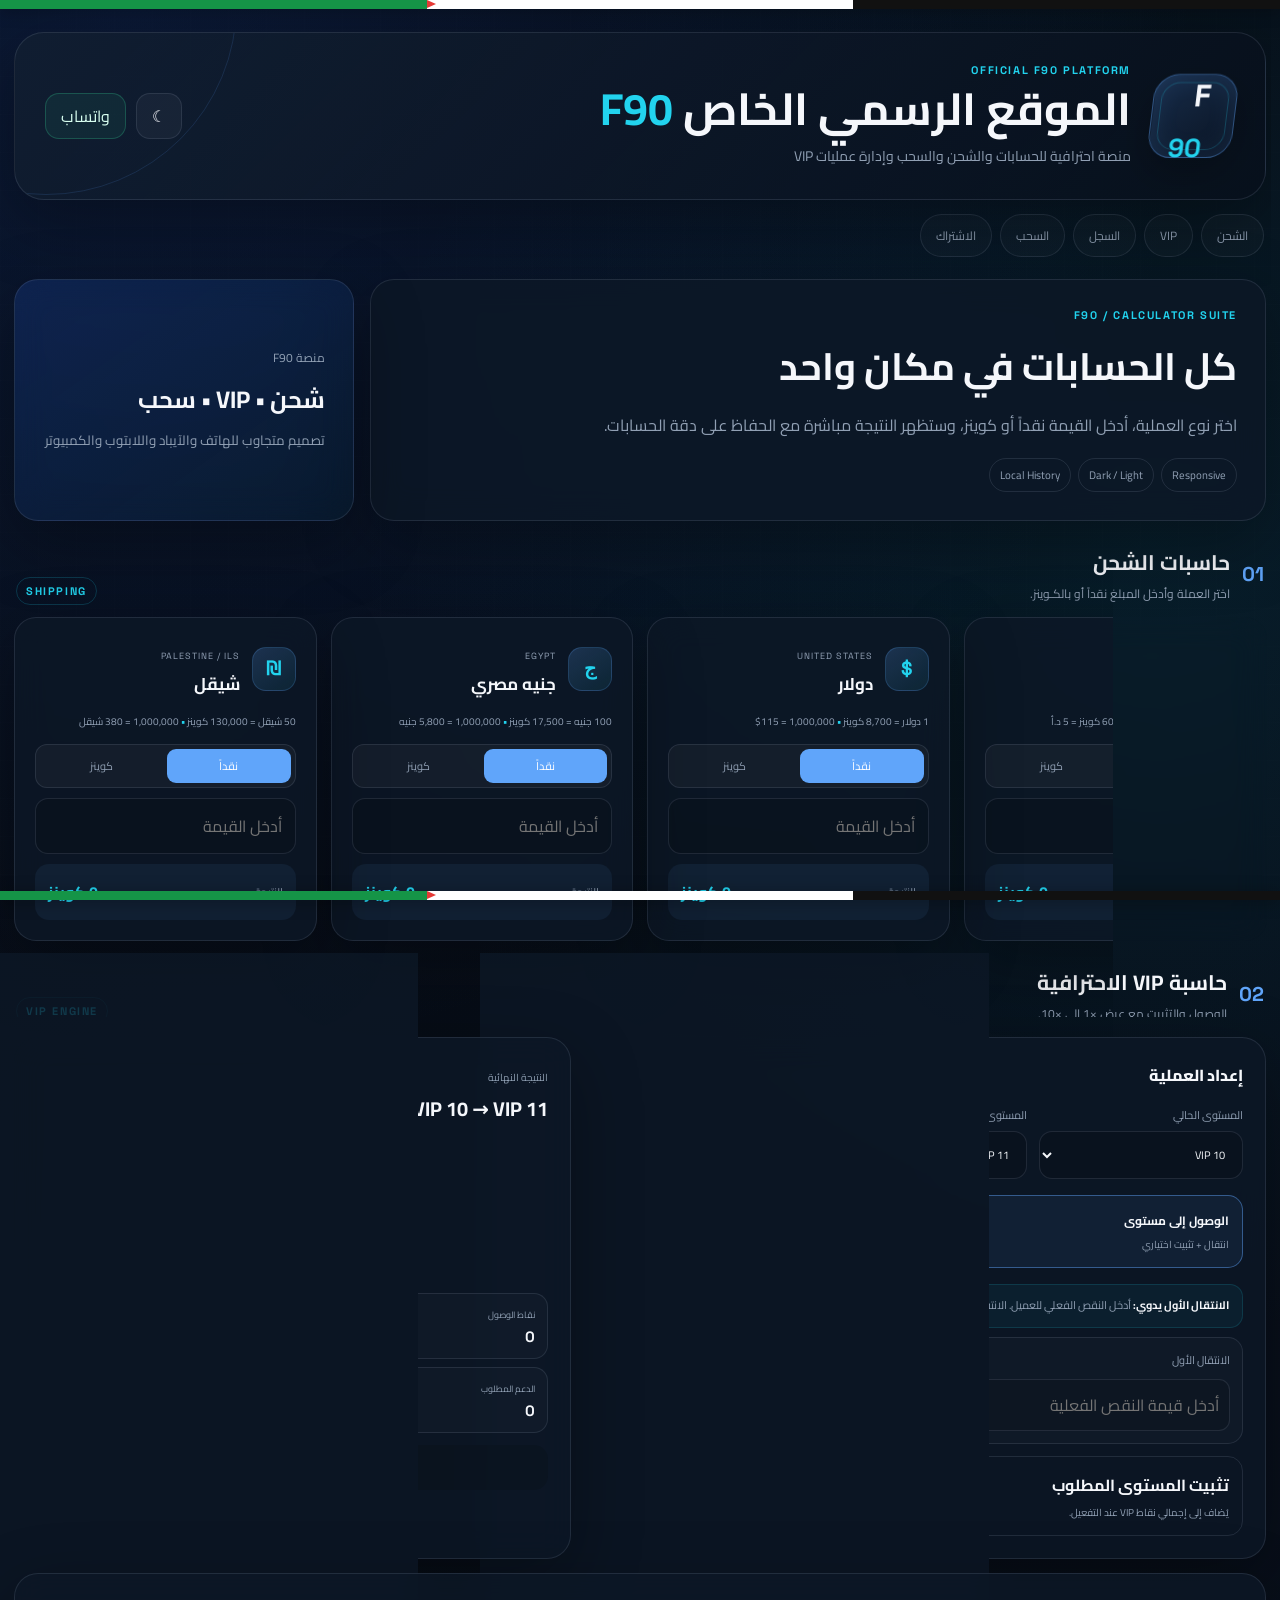
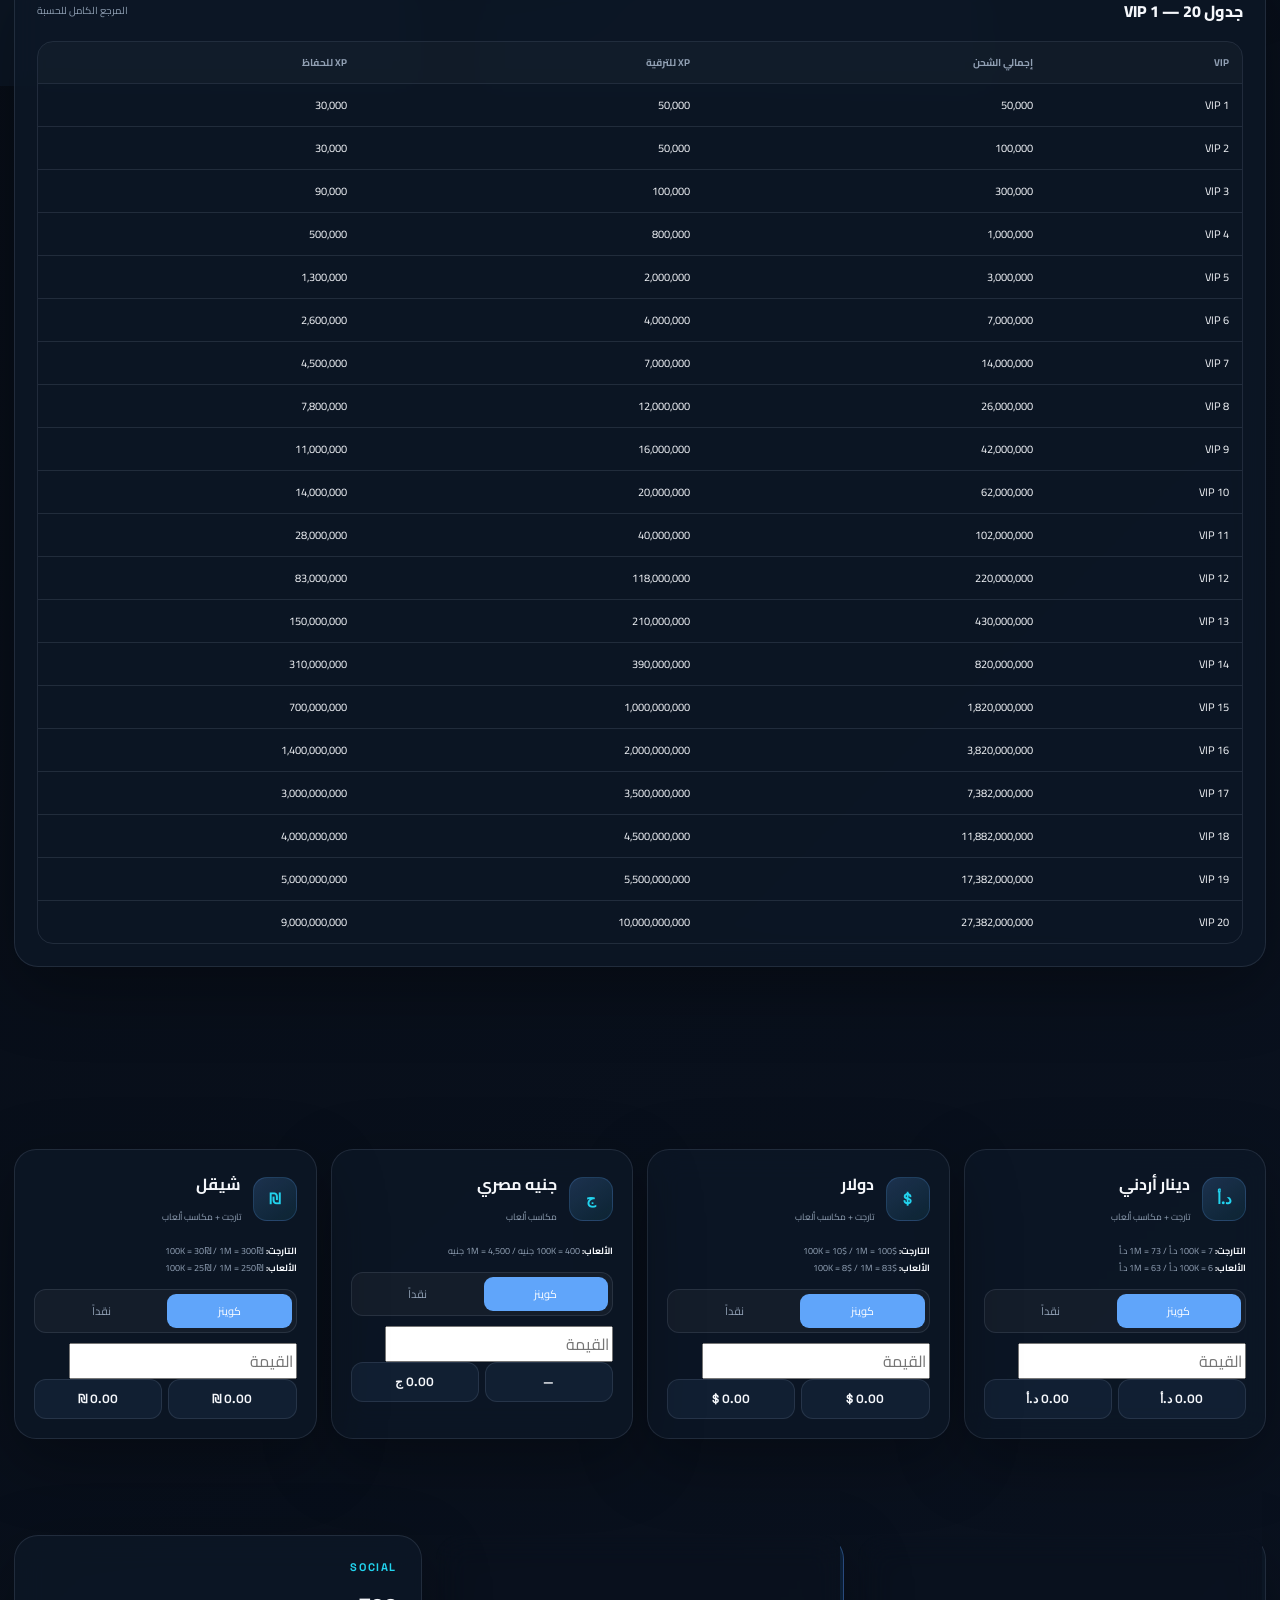
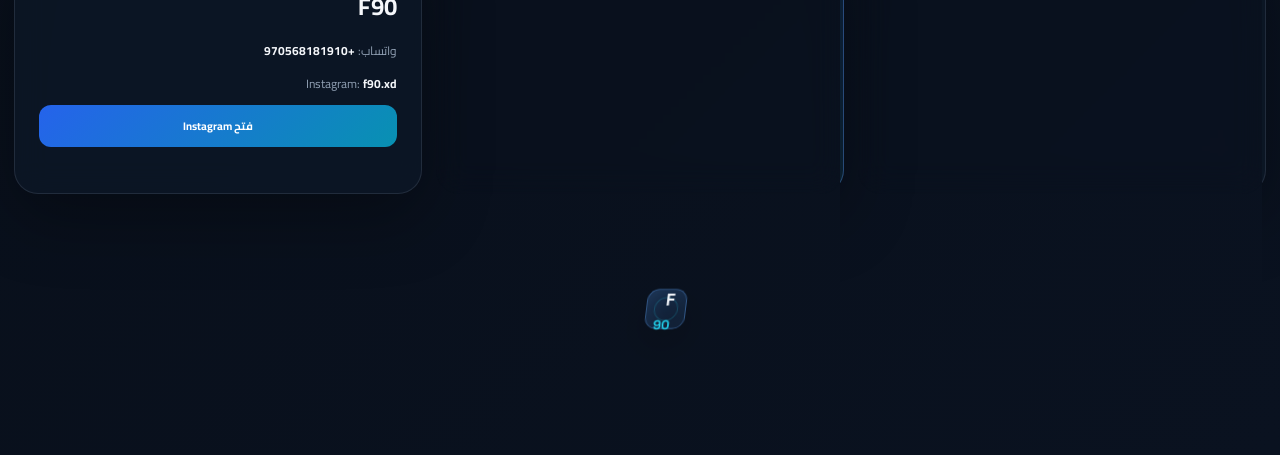
==== commit 925ba3d1: "Add files via upload" ====
--- a/index.html
+++ b/index.html
@@ -2,69 +2,228 @@
 <html lang="ar" dir="rtl">
 <head>
   <meta charset="UTF-8">
-  <meta name="viewport" content="width=device-width, initial-scale=1.0">
-  <title>F90 | المركز الرسمي للعمليات</title>
+  <meta name="viewport" content="width=device-width, initial-scale=1.0, viewport-fit=cover">
+  <meta name="theme-color" content="#08111f">
+  <title>F90 | الموقع الرسمي</title>
   <link rel="stylesheet" href="style.css">
 </head>
 <body>
-  <div class="flag-ribbon top"></div>
-  <div class="app-container">
-    <header class="main-header">
-      <div class="brand">
-        <span class="logo">F90</span>
-        <h1>موقع F90 الرسمي</h1>
+  <div class="palestine-line top-line"><span></span><i></i><b></b></div>
+
+  <div class="site-shell">
+    <header class="hero">
+      <div class="hero-brand">
+        <div class="f90-mark"><span>F</span><strong>90</strong></div>
+        <div>
+          <div class="eyebrow">OFFICIAL F90 PLATFORM</div>
+          <h1>الموقع الرسمي الخاص <em>F90</em></h1>
+          <p>منصة احترافية للحسابات والشحن والسحب وإدارة عمليات VIP</p>
+        </div>
       </div>
-      <nav class="social-nav">
-        <a href="https://wa.me/970568181910" target="_blank">واتساب: 970568181910+</a>
-        <a href="https://instagram.com/f90.xd" target="_blank">إنستغرام: f90.xd</a>
-      </nav>
-      <button id="themeToggle">تبديل المظهر</button>
+      <div class="hero-actions">
+        <button class="icon-btn" id="themeToggle" type="button" aria-label="تغيير المظهر">☾</button>
+        <a class="mini-contact" href="https://wa.me/970568181910" target="_blank" rel="noopener">واتساب</a>
+      </div>
     </header>
 
+    <section class="quick-nav">
+      <a href="#shipping">الشحن</a>
+      <a href="#vip">VIP</a>
+      <a href="#history">السجل</a>
+      <a href="#withdraw">السحب</a>
+      <a href="#plans">الاشتراك</a>
+    </section>
+
     <main>
-      <!-- VIP Calculator -->
-      <section id="vip" class="card">
-        <h2>حاسبة VIP الكاملة</h2>
-        <div class="vip-controls">
-          <input type="number" id="vipPoints" placeholder="نقاط الـ VIP">
-          <input type="number" id="vipMultiplier" placeholder="المضاعف">
-          <select id="vipType">
-            <option value="none">بدون تثبيت</option>
-            <option value="maintain">تثبيت (Maintain)</option>
-          </select>
-          <button onclick="calculateVIP()">حساب</button>
-        </div>
-        <div id="vipResult" class="result">النتيجة: —</div>
-      </section>
-
-      <!-- All Other Calculators -->
-      <section class="grid-tools">
-        <!-- Template structure for a calculator card (will be generated in JS) -->
-      </section>
-
-      <!-- Subscription Cards -->
-      <section class="subscription-section">
-        <div class="sub-card">
-          <h3>اشتراك شهري</h3>
-          <p>25$</p>
-          <a href="https://wa.me/970568181910?text=أريد الاشتراك شهرياً بـ 25$" class="btn">اشترك الآن</a>
-        </div>
-        <div class="sub-card">
-          <h3>امتلاك الموقع</h3>
-          <p>100$</p>
-          <a href="https://wa.me/970568181910?text=أريد شراء الموقع بـ 100$" class="btn">اطلب الموقع</a>
-        </div>
-      </section>
-
-      <!-- History -->
-      <section id="history" class="card">
-        <h2>سجل العمليات</h2>
-        <button onclick="clearHistory()">مسح السجل</button>
-        <div id="historyList"></div>
+      <section class="dashboard-grid">
+        <div class="intro-card">
+          <div class="card-kicker">F90 / CALCULATOR SUITE</div>
+          <h2>كل الحسابات في مكان واحد</h2>
+          <p>اختر نوع العملية، أدخل القيمة نقداً أو كوينز، وستظهر النتيجة مباشرة مع الحفاظ على دقة الحسابات.</p>
+          <div class="intro-pills">
+            <span>Responsive</span><span>Dark / Light</span><span>Local History</span>
+          </div>
+        </div>
+        <div class="rate-card">
+          <span>منصة F90</span>
+          <strong>شحن • VIP • سحب</strong>
+          <small>تصميم متجاوب للهاتف والآيباد واللابتوب والكمبيوتر</small>
+        </div>
+      </section>
+
+      <section class="section" id="shipping">
+        <div class="section-head">
+          <div><span class="num">01</span><div><h2>حاسبات الشحن</h2><p>اختر العملة وأدخل المبلغ نقداً أو بالكـوينز.</p></div></div>
+          <span class="section-tag">SHIPPING</span>
+        </div>
+
+        <div class="calculator-grid">
+          <article class="calc-card">
+            <div class="calc-top"><div class="currency-icon">د</div><div><span>JORDAN</span><h3>دينار أردني</h3></div></div>
+            <div class="rate-note">1,000,000 كوينز = 80 د.أ <b>•</b> 60,000 كوينز = 5 د.أ</div>
+            <div class="switcher" data-switch="ship-jod"><button class="active" data-mode="cash">نقداً</button><button data-mode="coins">كوينز</button></div>
+            <input class="calc-input" id="shipJod" data-calc="ship-jod" inputmode="decimal" placeholder="أدخل القيمة">
+            <div class="calc-output"><span>النتيجة</span><strong id="shipJodResult">0 كوينز</strong></div>
+          </article>
+
+          <article class="calc-card">
+            <div class="calc-top"><div class="currency-icon">$</div><div><span>UNITED STATES</span><h3>دولار</h3></div></div>
+            <div class="rate-note">1 دولار = 8,700 كوينز <b>•</b> 1,000,000 = 115$</div>
+            <div class="switcher" data-switch="ship-usd"><button class="active" data-mode="cash">نقداً</button><button data-mode="coins">كوينز</button></div>
+            <input class="calc-input" id="shipUsd" data-calc="ship-usd" inputmode="decimal" placeholder="أدخل القيمة">
+            <div class="calc-output"><span>النتيجة</span><strong id="shipUsdResult">0 كوينز</strong></div>
+          </article>
+
+          <article class="calc-card">
+            <div class="calc-top"><div class="currency-icon">ج</div><div><span>EGYPT</span><h3>جنيه مصري</h3></div></div>
+            <div class="rate-note">100 جنيه = 17,500 كوينز <b>•</b> 1,000,000 = 5,800 جنيه</div>
+            <div class="switcher" data-switch="ship-egp"><button class="active" data-mode="cash">نقداً</button><button data-mode="coins">كوينز</button></div>
+            <input class="calc-input" id="shipEgp" data-calc="ship-egp" inputmode="decimal" placeholder="أدخل القيمة">
+            <div class="calc-output"><span>النتيجة</span><strong id="shipEgpResult">0 كوينز</strong></div>
+          </article>
+
+          <article class="calc-card">
+            <div class="calc-top"><div class="currency-icon">₪</div><div><span>PALESTINE / ILS</span><h3>شيقل</h3></div></div>
+            <div class="rate-note">50 شيقل = 130,000 كوينز <b>•</b> 1,000,000 = 380 شيقل</div>
+            <div class="switcher" data-switch="ship-ils"><button class="active" data-mode="cash">نقداً</button><button data-mode="coins">كوينز</button></div>
+            <input class="calc-input" id="shipIls" data-calc="ship-ils" inputmode="decimal" placeholder="أدخل القيمة">
+            <div class="calc-output"><span>النتيجة</span><strong id="shipIlsResult">0 كوينز</strong></div>
+          </article>
+        </div>
+      </section>
+
+      <section class="section vip-section" id="vip">
+        <div class="section-head">
+          <div><span class="num">02</span><div><h2>حاسبة VIP الاحترافية</h2><p>الوصول والتثبيت مع عرض ×1 إلى ×10.</p></div></div>
+          <span class="section-tag">VIP ENGINE</span>
+        </div>
+
+        <div class="vip-layout">
+          <div class="vip-controls panel">
+            <div class="panel-title"><span>إعداد العملية</span><small>القيم قابلة للتعديل حسب العميل</small></div>
+            <div class="field-grid three">
+              <label>المستوى الحالي<select id="currentVip"></select></label>
+              <label>المستوى المطلوب<select id="targetVip"></select></label>
+              <label>العرض<select id="multiplier"><option value="1">×1</option><option value="2">×2</option><option value="3">×3</option><option value="4">×4</option><option value="5" selected>×5</option><option value="6">×6</option><option value="7">×7</option><option value="8">×8</option><option value="9">×9</option><option value="10">×10</option></select></label>
+            </div>
+
+            <div class="mode-tabs">
+              <label class="mode active" id="reachModeLabel"><input type="radio" name="mode" value="reach" checked><b>الوصول إلى مستوى</b><small>انتقال + تثبيت اختياري</small></label>
+              <label class="mode" id="currentLockLabel"><input type="radio" name="mode" value="currentLock"><b>تثبيت المستوى الحالي</b><small>تثبيت فقط</small></label>
+            </div>
+
+            <div id="transitionArea">
+              <div class="notice"><b>الانتقال الأول يدوي:</b> أدخل النقص الفعلي للعميل. الانتقالات التالية تُسحب من جدول VIP.</div>
+              <div id="transitionList"></div>
+            </div>
+
+            <div class="lock-row" id="targetLockBox">
+              <div><b>تثبيت المستوى المطلوب</b><small>يُضاف إلى إجمالي نقاط VIP عند التفعيل.</small></div>
+              <label class="switch"><input id="enableTargetLock" type="checkbox"><span></span></label>
+            </div>
+          </div>
+
+          <div class="vip-result panel">
+            <div class="result-top"><div><span>النتيجة النهائية</span><h3 id="resultTitle">VIP 10 → VIP 11</h3></div><b id="resultMultiplier">×5</b></div>
+            <div class="big-result"><small>إجمالي شحن الوكيل</small><strong id="actualCharge">0</strong><span>كوينز</span></div>
+            <div class="result-grid">
+              <div><span>نقاط الوصول</span><b id="reachPoints">0</b></div>
+              <div><span>نقاط التثبيت</span><b id="lockPoints">0</b></div>
+              <div class="accent"><span>إجمالي VIP</span><b id="totalVipPoints">0</b></div>
+              <div><span>الدعم المطلوب</span><b id="supportNeeded">0</b></div>
+              <div><span>دينار</span><b id="jodTotal">0.00</b></div>
+              <div><span>دولار</span><b id="usdTotal">0.00</b></div>
+            </div>
+            <div class="formula"><span id="formulaReach">0</span><i>+</i><span id="formulaLock">0</span><i>=</i><span id="formulaVip">0</span><i>÷</i><span id="formulaMultiplier">×5</span></div>
+            <div class="formula-note" id="formulaSupport">0 ÷ 1,000,000 × 130,000 = 0</div>
+          </div>
+        </div>
+
+        <div class="vip-table-panel panel">
+          <div class="panel-title"><span>جدول VIP 1 — 20</span><small>المرجع الكامل للحسبة</small></div>
+          <div class="table-wrap"><table><thead><tr><th>VIP</th><th>إجمالي الشحن</th><th>XP للترقية</th><th>XP للحفاظ</th></tr></thead><tbody id="vipTable"></tbody></table></div>
+        </div>
+      </section>
+
+      <section class="section history-section" id="history">
+        <div class="section-head">
+          <div><span class="num">03</span><div><h2>سجل العملاء والعمليات</h2><p>يحفظ داخل متصفح الجهاز فقط.</p></div></div>
+          <span class="section-tag">LOCAL</span>
+        </div>
+        <div class="history-panel panel">
+          <div class="field-grid two">
+            <label>اسم العميل<input id="clientName" type="text" placeholder="اسم العميل"></label>
+            <label>ID الحساب<input id="clientId" type="text" inputmode="numeric" placeholder="ID الحساب"></label>
+          </div>
+          <div class="actions"><button class="btn primary" id="calculateBtn">احسب الآن</button><button class="btn secondary" id="saveBtn">حفظ العملية</button><button class="btn ghost" id="newBtn">عملية جديدة</button></div>
+          <div class="search-row"><input id="historySearch" type="search" placeholder="ابحث باسم العميل أو ID"><button id="clearHistory" class="danger-btn">حذف الكل</button></div>
+          <div id="history"></div>
+          <div class="stats-strip"><div><span>العمليات</span><b id="statOperations">0</b></div><div><span>العملاء</span><b id="statCustomers">0</b></div><div><span>إجمالي الشحن</span><b id="statCharge">0</b></div><div><span>أعلى VIP</span><b id="statHighestVip">VIP 0</b></div></div>
+        </div>
+      </section>
+
+      <section class="section" id="withdraw">
+        <div class="section-head">
+          <div><span class="num">04</span><div><h2>حاسبات السحب</h2><p>سحب تارجت ومكاسب ألعاب — نقداً أو كوينز.</p></div></div>
+          <span class="section-tag">WITHDRAW</span>
+        </div>
+
+        <div class="withdraw-grid">
+          <article class="withdraw-card">
+            <div class="withdraw-title"><span>د.أ</span><div><h3>دينار أردني</h3><small>تارجت + مكاسب ألعاب</small></div></div>
+            <div class="withdraw-rate"><b>التارجت:</b> 100K = 7 د.أ / 1M = 73 د.أ<br><b>الألعاب:</b> 100K = 6 د.أ / 1M = 63 د.أ</div>
+            <div class="mini-calc" data-group="jod"><div class="switcher"><button class="active" data-mode="coins">كوينز</button><button data-mode="cash">نقداً</button></div><input id="wjod" data-withdraw="jod" inputmode="decimal" placeholder="القيمة"><div><strong id="wjodTarget">0.00 د.أ</strong><strong id="wjodGames">0.00 د.أ</strong></div></div>
+          </article>
+
+          <article class="withdraw-card">
+            <div class="withdraw-title"><span>$</span><div><h3>دولار</h3><small>تارجت + مكاسب ألعاب</small></div></div>
+            <div class="withdraw-rate"><b>التارجت:</b> 100K = 10$ / 1M = 100$<br><b>الألعاب:</b> 100K = 8$ / 1M = 83$</div>
+            <div class="mini-calc"><div class="switcher"><button class="active" data-mode="coins">كوينز</button><button data-mode="cash">نقداً</button></div><input id="wusd" data-withdraw="usd" inputmode="decimal" placeholder="القيمة"><div><strong id="wusdTarget">0.00 $</strong><strong id="wusdGames">0.00 $</strong></div></div>
+          </article>
+
+          <article class="withdraw-card">
+            <div class="withdraw-title"><span>ج</span><div><h3>جنيه مصري</h3><small>مكاسب ألعاب</small></div></div>
+            <div class="withdraw-rate"><b>الألعاب:</b> 100K = 400 جنيه / 1M = 4,500 جنيه</div>
+            <div class="mini-calc"><div class="switcher"><button class="active" data-mode="coins">كوينز</button><button data-mode="cash">نقداً</button></div><input id="wegp" data-withdraw="egp" inputmode="decimal" placeholder="القيمة"><div><strong id="wegpTarget">—</strong><strong id="wegpGames">0.00 ج</strong></div></div>
+          </article>
+
+          <article class="withdraw-card">
+            <div class="withdraw-title"><span>₪</span><div><h3>شيقل</h3><small>تارجت + مكاسب ألعاب</small></div></div>
+            <div class="withdraw-rate"><b>التارجت:</b> 100K = 30₪ / 1M = 300₪<br><b>الألعاب:</b> 100K = 25₪ / 1M = 250₪</div>
+            <div class="mini-calc"><div class="switcher"><button class="active" data-mode="coins">كوينز</button><button data-mode="cash">نقداً</button></div><input id="wils" data-withdraw="ils" inputmode="decimal" placeholder="القيمة"><div><strong id="wilsTarget">0.00 ₪</strong><strong id="wilsGames">0.00 ₪</strong></div></div>
+          </article>
+        </div>
+      </section>
+
+      <section class="section" id="plans">
+        <div class="section-head">
+          <div><span class="num">05</span><div><h2>خطط F90</h2><p>للاشتراك الشهري أو امتلاك الموقع.</p></div></div>
+          <span class="section-tag">F90 ACCESS</span>
+        </div>
+        <div class="plans">
+          <article class="plan-card">
+            <div class="plan-badge">MONTHLY</div><h3>اشتراك شهري</h3><strong>$25</strong><p>استخدام الموقع والحاسبات ضمن اشتراك شهري.</p>
+            <a href="https://wa.me/970568181910?text=مرحباً%20F90،%20أريد%20الاشتراك%20الشهري%20بـ%2025%20دولار" target="_blank" rel="noopener">تواصل عبر واتساب</a>
+          </article>
+          <article class="plan-card featured">
+            <div class="plan-badge">OWNERSHIP</div><h3>امتلاك الموقع</h3><strong>$100</strong><p>شراء ملكية الموقع والتواصل مباشرة عبر واتساب.</p>
+            <a href="https://wa.me/970568181910?text=مرحباً%20F90،%20أريد%20امتلاك%20الموقع%20بـ%20100%20دولار" target="_blank" rel="noopener">شراء عبر واتساب</a>
+          </article>
+          <article class="contact-card">
+            <div class="plan-badge">SOCIAL</div><h3>F90</h3><p>واتساب: <b>+970568181910</b></p><p>Instagram: <b>f90.xd</b></p><a href="https://www.instagram.com/f90.xd/" target="_blank" rel="noopener">فتح Instagram</a></article>
+        </div>
       </section>
     </main>
+
+    <footer>
+      <div class="footer-logo"><div class="f90-mark small"><span>F</span><strong>90</strong></div><b>F90</b></div>
+      <p>الموقع الرسمي الخاص F90</p>
+      <small>Designed for mobile • iPad • laptop • desktop</small>
+    </footer>
   </div>
-  <div class="flag-ribbon bottom"></div>
+
+  <div class="palestine-line bottom-line"><span></span><i></i><b></b></div>
+  <div id="toast" class="toast"></div>
   <script src="script.js"></script>
 </body>
 </html>
--- a/style.css
+++ b/style.css
@@ -1,187 +1,68 @@
-@import url('https://fonts.googleapis.com/css2?family=Alexandria:wght@400;500;600;700;800&display=swap');
+@import url('https://fonts.googleapis.com/css2?family=Cairo:wght@400;500;600;700;800;900&family=Space+Grotesk:wght@500;600;700&display=swap');
 
-:root {
-  color-scheme: dark;
-  --bg: #0a0d14;
-  --panel: #111620;
-  --line: rgba(255,255,255,.08);
-  --text: #f2f4f8;
-  --muted: #858d9e;
-  --accent: #b7ff56;
-  --purple: #a88cff;
-  --blue: #64b6ff;
-  --gold: #f4c96c;
-  --mint: #5be0bd;
-  --coral: #ff8e9e;
-  --sidebar: 248px;
+:root{
+  --bg:#060b13;--bg2:#0a1220;--card:rgba(13,24,39,.82);--card2:#101d30;
+  --line:rgba(148,163,184,.16);--text:#f5f7fb;--muted:#91a0b4;
+  --accent:#60a5fa;--accent2:#22d3ee;--green:#34d399;--red:#ef4444;
+  --shadow:0 22px 70px rgba(0,0,0,.32);--radius:24px;
 }
-* { box-sizing: border-box; }
-html { scroll-behavior: smooth; }
-body {
-  margin: 0; background: var(--bg); color: var(--text);
-  font-family: "Alexandria", system-ui, sans-serif; font-size: 13px;
+body.light{
+  --bg:#eef3f8;--bg2:#f7fafc;--card:rgba(255,255,255,.88);--card2:#fff;
+  --line:rgba(15,23,42,.12);--text:#0d1726;--muted:#5c6b7f;
+  --accent:#2563eb;--accent2:#0891b2;--green:#059669;--red:#dc2626;
+  --shadow:0 18px 50px rgba(15,23,42,.12);
 }
-button, input { font: inherit; }
-button, a { -webkit-tap-highlight-color: transparent; }
-a { color: inherit; text-decoration: none; }
-.sidebar {
-  width: var(--sidebar); position: fixed; inset: 0 0 0 auto; z-index: 5;
-  padding: 30px 19px; background: #0e121b; border-left: 1px solid var(--line);
-  display: flex; flex-direction: column;
-}
-.brand { display: flex; align-items: center; gap: 12px; padding: 4px 5px 42px; }
-.brand-mark {
-  display: grid; place-items: center; width: 43px; height: 43px; border-radius: 14px;
-  background: var(--accent); color: #10150b; font-size: 25px; font-weight: 800;
-}
-.brand strong { display: block; font-size: 19px; letter-spacing: 2px; }
-.brand small { color: var(--muted); font-size: 8px; letter-spacing: 1.2px; }
-.side-label, .section-kicker, .eyebrow { color: #777f90; font-size: 9px; letter-spacing: 1.5px; }
-.side-label { padding: 0 11px 12px; }
-.nav { display: grid; gap: 7px; }
-.nav-link { padding: 12px 13px; border-radius: 10px; color: #a6adba; transition: .2s; }
-.nav-link span { display: inline-block; width: 27px; color: #8891a2; font-size: 16px; }
-.nav-link:hover, .nav-link.active { color: var(--text); background: #1a202c; }
-.nav-link.active { box-shadow: inset -2px 0 var(--accent); }
-.nav-link.active span { color: var(--accent); }
-.sidebar-bottom {
-  margin-top: auto; display: flex; align-items: center; gap: 9px; padding: 13px 10px;
-  border: 1px solid var(--line); border-radius: 12px;
-}
-.sidebar-bottom strong, .sidebar-bottom small { display: block; }
-.sidebar-bottom strong { font-size: 10px; }
-.sidebar-bottom small { color: var(--muted); font-size: 9px; margin-top: 3px; }
-.status-dot { width: 8px; height: 8px; border-radius: 50%; background: var(--accent); box-shadow: 0 0 9px var(--accent); }
-.live-pill { margin-right: auto; color: var(--accent); font-size: 8px; }
-.main-content { margin-right: var(--sidebar); max-width: 1500px; padding: 35px clamp(24px, 5vw, 76px) 24px; }
-.topbar { display: flex; align-items: center; justify-content: space-between; margin-bottom: 27px; }
-.topbar h1 { font-size: 23px; margin: 6px 0 0; }
-.title-spark { color: var(--accent); font-size: 16px; }
-.top-actions { display: flex; gap: 14px; align-items: center; color: var(--muted); }
-.today { font-size: 10px; }
-.icon-button { border: 1px solid var(--line); color: var(--text); background: var(--panel); border-radius: 10px; width: 38px; height: 38px; cursor: pointer; }
-.welcome-panel {
-  min-height: 244px; position: relative; overflow: hidden; display: flex; align-items: center;
-  padding: 35px 39px; border: 1px solid rgba(183,255,86,.15); border-radius: 20px;
-  background: radial-gradient(ellipse at 83% 50%, rgba(112,157,61,.13), transparent 38%), linear-gradient(115deg,#141b21,#111620 64%,#151a1e);
-}
-.welcome-copy { position: relative; z-index: 2; }
-.welcome-copy h2 { margin: 11px 0 7px; font-size: clamp(23px,3vw,34px); letter-spacing: -1.2px; }
-.welcome-copy h2 em { color: var(--accent); font-style: normal; }
-.welcome-copy p { color: var(--muted); margin: 0 0 21px; font-size: 11px; }
-.primary-button { display: inline-flex; gap: 20px; align-items: center; padding: 11px 17px; border-radius: 9px; background: var(--accent); color: #11170a; font-weight: 700; font-size: 10px; }
-.orbit-art { position: absolute; width: 220px; height: 220px; left: 9%; top: 50%; transform: translateY(-50%); }
-.orbit { position: absolute; border: 1px solid rgba(183,255,86,.21); border-radius: 50%; inset: 8px; transform: rotate(-25deg) scaleY(.66); }
-.orbit-two { inset: 30px; transform: rotate(55deg) scaleY(.66); border-color: rgba(255,255,255,.13); }
-.orbit-core { position: absolute; inset: 66px; display: grid; place-content: center; border: 1px solid rgba(183,255,86,.35); border-radius: 50%; background: #171e1d; color: var(--accent); font-size: 25px; font-weight: 800; }
-.orbit-core span { color: #f1f3e9; font-size: 11px; }
-.orbit-dot { position: absolute; width: 8px; height: 8px; background: var(--accent); border-radius: 50%; box-shadow: 0 0 12px var(--accent); }
-.dot-one { top: 36px; right: 35px; }
-.dot-two { bottom: 38px; left: 35px; background: var(--purple); }
-.panel-index { position: absolute; bottom: 19px; left: 22px; color: var(--accent); font-size: 11px; }
-.panel-index span { color: #677062; }
-.section-block { margin-top: 37px; scroll-margin-top: 20px; }
-.section-heading { display: flex; align-items: end; justify-content: space-between; margin-bottom: 15px; }
-.section-heading h2 { margin: 5px 0 0; font-size: 18px; }
-.independent-tag { border: 1px solid rgba(168,140,255,.23); color: var(--purple); padding: 6px 10px; border-radius: 20px; font-size: 9px; }
-.muted-note, .text-button { color: var(--muted); font-size: 10px; }
-.tool-card { background: var(--panel); border: 1px solid var(--line); border-radius: 14px; }
-.vip-card { padding: 20px; display: grid; grid-template-columns: minmax(200px,1fr) 2fr; gap: 18px 28px; align-items: center; }
-.tool-intro { display: flex; align-items: center; gap: 12px; }
-.tool-icon { flex: 0 0 auto; display: grid; place-items: center; width: 39px; height: 39px; border-radius: 12px; font-size: 18px; }
-.purple { color: var(--purple); background: rgba(168,140,255,.12); }
-.blue { color: var(--blue); background: rgba(100,182,255,.12); }
-.gold { color: var(--gold); background: rgba(244,201,108,.12); }
-.mint { color: var(--mint); background: rgba(91,224,189,.12); }
-.coral { color: var(--coral); background: rgba(255,142,158,.12); }
-.tool-intro h3 { margin: 0 0 4px; font-size: 12px; }
-.tool-intro p { color: var(--muted); margin: 0; font-size: 9px; line-height: 1.8; }
-.form-grid { display: grid; grid-template-columns: 1fr 1fr auto; gap: 10px; align-items: end; }
-label { display: block; color: #aeb5c1; font-size: 9px; }
-input { width: 100%; margin-top: 7px; padding: 11px 12px; border: 1px solid var(--line); outline: none; border-radius: 8px; color: var(--text); background: #0d121a; font-size: 10px; }
-input:focus { border-color: rgba(183,255,86,.55); }
-.calculate-button, .small-button { border: 0; cursor: pointer; font-weight: 700; }
-.calculate-button { height: 37px; padding: 0 14px; border-radius: 8px; color: #10150b; background: var(--accent); font-size: 9px; white-space: nowrap; }
-.calculate-button span { margin-right: 9px; font-size: 14px; }
-.result-strip { grid-column: 1/-1; display: flex; align-items: center; gap: 9px; padding-top: 13px; border-top: 1px solid var(--line); color: var(--muted); font-size: 9px; }
-.result-strip strong { color: var(--accent); font-size: 16px; }
-.result-strip small { color: #778071; }
-.tools-grid { display: grid; grid-template-columns: repeat(2,minmax(0,1fr)); gap: 13px; }
-.calculator-card { padding: 17px; }
-.calculator-card .tool-intro { margin-bottom: 16px; }
-.calculator-card label { margin-bottom: 14px; }
-.mini-result { min-height: 41px; display: flex; align-items: center; gap: 8px; border-top: 1px solid var(--line); padding-top: 10px; color: var(--muted); font-size: 9px; }
-.mini-result strong { color: var(--text); font-size: 13px; }
-.mini-result small { color: #7f8795; font-size: 9px; }
-.small-button { float: left; color: var(--accent); background: transparent; padding: 7px 0 0 2px; font-size: 9px; }
-.small-button span { margin-right: 8px; }
-.shipping-layout { display: grid; grid-template-columns: 1.4fr 1fr; gap: 13px; }
-.shipping-card, .custom-shipping { padding: 19px; }
-.package-grid { display: grid; grid-template-columns: repeat(3,1fr); gap: 9px; margin-top: 17px; }
-.package-button {
-  min-height: 72px; padding: 10px; border: 1px solid var(--line); border-radius: 10px;
-  background: rgba(255,255,255,.02); color: var(--text); cursor: pointer; text-align: right; transition: .2s;
-}
-.package-button:hover { border-color: var(--accent); transform: translateY(-2px); }
-.package-button strong, .package-button span { display: block; }
-.package-button strong { color: var(--gold); font-size: 14px; }
-.package-button span { margin-top: 5px; color: var(--muted); font-size: 9px; }
-.custom-shipping h3 { margin: 9px 0 5px; font-size: 14px; }
-.custom-shipping p { color: var(--muted); font-size: 9px; margin: 0 0 15px; }
-.custom-shipping label { margin-bottom: 12px; }
-.full-button { width: 100%; margin-top: 8px; }
-.history-card { overflow: hidden; border: 1px solid var(--line); border-radius: 12px; background: var(--panel); }
-.history-head, .history-row { display: grid; grid-template-columns: 1fr 1fr 1fr 70px; align-items: center; gap: 10px; padding: 12px 17px; }
-.history-head { color: #747e8e; background: rgba(255,255,255,.025); font-size: 9px; }
-.history-row { border-top: 1px solid var(--line); font-size: 10px; }
-.history-row strong { color: var(--accent); font-size: 10px; }
-.share-button { width: 29px; height: 29px; border: 1px solid rgba(91,224,189,.2); border-radius: 8px; background: rgba(91,224,189,.08); color: var(--mint); cursor: pointer; }
-.empty-state { padding: 24px; text-align: center; color: var(--muted); font-size: 10px; }
-.text-button { border: 0; background: transparent; cursor: pointer; }
-footer { display: flex; justify-content: space-between; padding: 25px 0 7px; color: #626b79; font-size: 8px; letter-spacing: .5px; }
+*{box-sizing:border-box}
+html{scroll-behavior:smooth}
+body{margin:0;background:radial-gradient(circle at 10% 0%,rgba(37,99,235,.16),transparent 28%),radial-gradient(circle at 90% 15%,rgba(8,145,178,.12),transparent 24%),linear-gradient(135deg,var(--bg),var(--bg2));color:var(--text);font-family:Cairo,system-ui,sans-serif;min-height:100vh}
+body:before{content:"";position:fixed;inset:0;pointer-events:none;background-image:linear-gradient(rgba(255,255,255,.018) 1px,transparent 1px),linear-gradient(90deg,rgba(255,255,255,.018) 1px,transparent 1px);background-size:38px 38px;opacity:.4}
+a{color:inherit;text-decoration:none}
+button,input,select{font:inherit}
+button{cursor:pointer}
+.site-shell{width:min(1400px,calc(100% - 28px));margin:auto;position:relative;z-index:1}
+.palestine-line{height:9px;display:flex;position:fixed;left:0;right:0;z-index:50;box-shadow:0 2px 16px rgba(0,0,0,.35);overflow:hidden}
+.palestine-line.top-line{top:0}.palestine-line.bottom-line{bottom:0}
+.palestine-line span{width:33.33%;background:#111}.palestine-line i{width:33.34%;background:#fff;position:relative}.palestine-line b{width:33.33%;background:#159447}
+.palestine-line i:after{content:"";position:absolute;left:0;top:0;border-top:4.5px solid transparent;border-bottom:4.5px solid transparent;border-left:9px solid #e53935}
+.palestine-line span:after{content:"";display:block;background:#111;width:100%;height:100%}
+.hero{margin-top:32px;padding:30px;border:1px solid var(--line);background:linear-gradient(135deg,rgba(17,30,49,.94),rgba(7,15,27,.8));border-radius:30px;box-shadow:var(--shadow);display:flex;justify-content:space-between;align-items:center;gap:24px;overflow:hidden;position:relative}
+body.light .hero{background:linear-gradient(135deg,#fff,#eef6ff)}
+.hero:after{content:"";position:absolute;width:380px;height:380px;border:1px solid rgba(96,165,250,.14);border-radius:50%;left:-160px;top:-220px}
+.hero-brand{display:flex;align-items:center;gap:20px;position:relative;z-index:1}
+.f90-mark{width:84px;height:84px;border-radius:24px;display:grid;place-items:center;position:relative;background:linear-gradient(145deg,#172c49,#0a1423);border:1px solid rgba(96,165,250,.4);box-shadow:inset 0 0 28px rgba(96,165,250,.12),0 15px 40px rgba(0,0,0,.25);font-family:"Space Grotesk",sans-serif;transform:skew(-7deg)}
+.f90-mark:before{content:"";position:absolute;inset:7px;border:1px solid rgba(34,211,238,.22);border-radius:18px}
+.f90-mark span{font-size:31px;font-weight:700;line-height:1;position:relative;left:7px;top:1px}.f90-mark strong{font-size:26px;color:var(--accent2);position:relative;right:5px;top:12px}
+.eyebrow,.card-kicker,.section-tag,.plan-badge{font:700 11px "Space Grotesk",sans-serif;letter-spacing:1.6px;color:var(--accent2)}
+h1,h2,h3,p{margin:0}h1{font-size:clamp(25px,3.5vw,45px);line-height:1.15;margin:7px 0}h1 em{font-style:normal;color:var(--accent2)}.hero p{color:var(--muted);font-size:14px}
+.hero-actions{display:flex;gap:10px;align-items:center}.icon-btn,.mini-contact{height:46px;border:1px solid var(--line);background:rgba(255,255,255,.04);color:var(--text);border-radius:14px;padding:0 15px}.mini-contact{display:grid;place-items:center;color:#d8fff0;border-color:rgba(52,211,153,.25);background:rgba(52,211,153,.08)}
+.quick-nav{display:flex;gap:8px;overflow:auto;padding:14px 2px 4px;scrollbar-width:none}.quick-nav a{white-space:nowrap;padding:9px 15px;border:1px solid var(--line);border-radius:999px;color:var(--muted);font-size:12px;background:rgba(255,255,255,.025)}.quick-nav a:hover{color:var(--text);border-color:rgba(96,165,250,.35)}
+main{padding:18px 0 60px}.dashboard-grid{display:grid;grid-template-columns:1.45fr .55fr;gap:16px;margin-bottom:18px}.intro-card,.rate-card,.panel,.calc-card,.withdraw-card,.contact-card,.plan-card{border:1px solid var(--line);background:var(--card);backdrop-filter:blur(16px);box-shadow:var(--shadow)}
+.intro-card{border-radius:var(--radius);padding:28px}.intro-card h2{font-size:clamp(24px,3vw,38px);margin:8px 0}.intro-card p{color:var(--muted);max-width:720px;line-height:1.9}.intro-pills{display:flex;flex-wrap:wrap;gap:7px;margin-top:18px}.intro-pills span{font-size:11px;border:1px solid var(--line);padding:6px 10px;border-radius:999px;color:var(--muted)}
+.rate-card{border-radius:var(--radius);padding:28px;display:flex;flex-direction:column;justify-content:center;background:linear-gradient(145deg,rgba(37,99,235,.18),rgba(8,145,178,.06))}
+.rate-card span{color:var(--muted);font-size:12px}.rate-card strong{font-size:24px;margin:8px 0}.rate-card small{color:var(--muted);line-height:1.7}
+.section{margin-top:22px}.section-head{display:flex;justify-content:space-between;align-items:end;margin:0 2px 12px}.section-head>div{display:flex;gap:12px;align-items:center}.num{font:700 20px "Space Grotesk";color:var(--accent)}.section-head h2{font-size:21px}.section-head p{color:var(--muted);font-size:12px}.section-tag{padding:6px 9px;border:1px solid rgba(34,211,238,.2);border-radius:999px}
+.calculator-grid{display:grid;grid-template-columns:repeat(4,1fr);gap:14px}.calc-card{border-radius:22px;padding:20px;min-width:0}.calc-top,.withdraw-title{display:flex;gap:12px;align-items:center}.currency-icon,.withdraw-title>span{width:44px;height:44px;display:grid;place-items:center;border-radius:14px;background:linear-gradient(145deg,rgba(96,165,250,.2),rgba(34,211,238,.08));color:var(--accent2);font:800 19px "Space Grotesk";border:1px solid rgba(96,165,250,.2)}.calc-top span{font:9px "Space Grotesk";letter-spacing:1px;color:var(--muted)}.calc-top h3{font-size:17px}.rate-note{font-size:10px;color:var(--muted);line-height:1.8;margin:13px 0}.rate-note b{color:var(--accent2)}
+.switcher{display:flex;gap:4px;padding:4px;background:rgba(127,127,127,.08);border:1px solid var(--line);border-radius:12px;margin:10px 0}.switcher button{flex:1;border:0;background:transparent;color:var(--muted);padding:7px;border-radius:9px;font-size:11px}.switcher button.active{background:var(--accent);color:#fff}.calc-input,.field-grid input,.field-grid select,.search-row input{width:100%;border:1px solid var(--line);background:rgba(0,0,0,.14);color:var(--text);outline:none;border-radius:13px;padding:12px 13px}.calc-input:focus,.field-grid input:focus,.field-grid select:focus,.search-row input:focus{border-color:rgba(96,165,250,.65);box-shadow:0 0 0 3px rgba(96,165,250,.09)}.calc-output{margin-top:10px;padding:13px;border-radius:14px;background:rgba(96,165,250,.07);display:flex;justify-content:space-between;align-items:center;gap:10px}.calc-output span{font-size:11px;color:var(--muted)}.calc-output strong{font-size:16px;color:var(--accent2)}
+.vip-layout{display:grid;grid-template-columns:1.1fr .9fr;gap:14px}.panel{border-radius:24px;padding:22px}.panel-title{display:flex;justify-content:space-between;gap:15px;align-items:center;margin-bottom:15px}.panel-title>span{font-weight:800}.panel-title small{color:var(--muted);font-size:10px}
+.field-grid{display:grid;gap:12px}.field-grid.three{grid-template-columns:repeat(3,1fr)}.field-grid.two{grid-template-columns:repeat(2,1fr)}.field-grid label{display:grid;gap:6px;color:var(--muted);font-size:11px}.field-grid select option{background:#0d1726;color:#fff}
+.mode-tabs{display:grid;grid-template-columns:1fr 1fr;gap:8px;margin:16px 0}.mode{padding:13px;border:1px solid var(--line);border-radius:15px;display:grid;gap:3px;cursor:pointer}.mode input{display:none}.mode b{font-size:12px}.mode small{font-size:10px;color:var(--muted)}.mode.active{border-color:rgba(96,165,250,.45);background:rgba(96,165,250,.08)}
+.notice{font-size:11px;line-height:1.8;padding:11px 13px;border-radius:13px;background:rgba(34,211,238,.055);border:1px solid rgba(34,211,238,.14);color:var(--muted)}.notice b{color:var(--text)}
+.transition{margin-top:9px;border:1px solid var(--line);border-radius:15px;padding:12px;background:rgba(255,255,255,.018)}.transition-head{display:flex;justify-content:space-between;gap:8px;font-size:11px;margin-bottom:9px}.transition-head span{color:var(--muted)}.transition input{width:100%;border:1px solid var(--line);border-radius:11px;background:rgba(0,0,0,.12);color:var(--text);padding:10px}.auto-value{display:flex;justify-content:space-between}.auto-value span{font-size:10px;color:var(--muted)}.auto-value strong{display:block;margin-top:3px}
+.lock-row{margin-top:12px;padding:13px;border:1px solid var(--line);border-radius:15px;display:flex;justify-content:space-between;align-items:center}.lock-row small{display:block;color:var(--muted);font-size:10px;margin-top:3px}
+.switch{position:relative;width:48px;height:28px;display:block}.switch input{display:none}.switch span{position:absolute;inset:0;background:#344155;border-radius:99px;transition:.2s}.switch span:after{content:"";width:20px;height:20px;position:absolute;top:4px;right:4px;border-radius:50%;background:#fff;transition:.2s}.switch input:checked+span{background:var(--accent)}.switch input:checked+span:after{transform:translateX(-20px)}
+.result-top{display:flex;justify-content:space-between;align-items:start}.result-top span{font-size:10px;color:var(--muted)}.result-top h3{font-size:20px}.result-top>b{background:rgba(96,165,250,.13);border:1px solid rgba(96,165,250,.25);color:var(--accent);padding:7px 11px;border-radius:11px}
+.big-result{text-align:center;padding:22px 0 17px}.big-result small{display:block;color:var(--muted);font-size:11px}.big-result strong{display:block;font:800 clamp(33px,5vw,54px) "Space Grotesk";letter-spacing:-2px;margin:4px 0;color:var(--text)}.big-result span{font-size:11px;color:var(--accent2)}
+.result-grid{display:grid;grid-template-columns:repeat(3,1fr);gap:8px}.result-grid>div{padding:12px;border:1px solid var(--line);border-radius:14px;background:rgba(255,255,255,.018)}.result-grid span{display:block;color:var(--muted);font-size:9px}.result-grid b{display:block;margin-top:4px;font:700 15px "Space Grotesk"}.result-grid .accent{border-color:rgba(34,211,238,.24);background:rgba(34,211,238,.06)}
+.formula{display:flex;align-items:center;justify-content:center;gap:7px;flex-wrap:wrap;padding:14px;margin-top:12px;border-radius:14px;background:rgba(0,0,0,.13);font:700 13px "Space Grotesk"}.formula i{color:var(--muted);font-style:normal}.formula-note{text-align:center;color:var(--muted);font-size:9px;margin-top:8px}
+.vip-table-panel{margin-top:14px}.table-wrap{overflow:auto;border:1px solid var(--line);border-radius:16px}table{width:100%;border-collapse:collapse;min-width:620px}th,td{text-align:right;padding:11px 13px;border-bottom:1px solid var(--line);font-size:11px}th{color:var(--muted);font-size:10px;background:rgba(255,255,255,.025)}tr:last-child td{border-bottom:0}
+.actions{display:flex;gap:8px;flex-wrap:wrap;margin:16px 0}.btn{border:0;border-radius:13px;padding:11px 18px;color:#fff;font-weight:700}.btn.primary{background:linear-gradient(135deg,#2563eb,#0891b2)}.btn.secondary{background:rgba(52,211,153,.12);border:1px solid rgba(52,211,153,.25);color:#a7f3d0}.btn.ghost{background:transparent;border:1px solid var(--line);color:var(--text)}
+.search-row{display:flex;gap:8px;margin-top:14px}.search-row input{flex:1}.danger-btn{border:1px solid rgba(239,68,68,.25);background:rgba(239,68,68,.08);color:#fecaca;border-radius:13px;padding:0 15px}.history-item{display:flex;justify-content:space-between;align-items:center;gap:12px;padding:14px 0;border-bottom:1px solid var(--line)}.history-item:last-child{border-bottom:0}.history-main{display:grid;gap:3px}.history-main strong{font-size:13px}.history-main span{font-size:10px;color:var(--muted)}.history-buttons{display:flex;gap:5px}.history-buttons button{border:1px solid var(--line);background:transparent;color:var(--text);border-radius:9px;padding:7px 10px;font-size:10px}.history-buttons .delete{color:#fecaca;border-color:rgba(239,68,68,.2)}.empty{text-align:center;color:var(--muted);padding:22px;font-size:11px}.stats-strip{display:grid;grid-template-columns:repeat(4,1fr);gap:8px;margin-top:16px}.stats-strip>div{padding:12px;border-radius:13px;background:rgba(255,255,255,.025);border:1px solid var(--line)}.stats-strip span{display:block;color:var(--muted);font-size:9px}.stats-strip b{font:700 16px "Space Grotesk";display:block;margin-top:3px}
+.withdraw-grid{display:grid;grid-template-columns:repeat(4,1fr);gap:14px}.withdraw-card{border-radius:22px;padding:19px}.withdraw-title>span{font-size:15px}.withdraw-title h3{font-size:16px}.withdraw-title small{color:var(--muted);font-size:9px}.withdraw-rate{font-size:9px;line-height:1.9;color:var(--muted);margin:13px 0}.withdraw-rate b{color:var(--text)}.mini-calc>div:last-child{display:grid;grid-template-columns:1fr 1fr;gap:6px}.mini-calc>div:last-child strong{padding:11px 7px;border-radius:12px;background:rgba(96,165,250,.07);border:1px solid var(--line);font:700 12px "Space Grotesk";text-align:center}
+.plans{display:grid;grid-template-columns:repeat(3,1fr);gap:14px}.plan-card,.contact-card{border-radius:24px;padding:24px;min-height:225px}.plan-card{display:flex;flex-direction:column}.plan-card h3{font-size:21px;margin:10px 0}.plan-card>strong{font:800 39px "Space Grotesk"}.plan-card p{font-size:11px;color:var(--muted);line-height:1.8;margin:7px 0 18px}.plan-card a,.contact-card a{margin-top:auto;display:block;text-align:center;padding:11px;border-radius:12px;background:linear-gradient(135deg,#2563eb,#0891b2);color:#fff;font-size:11px;font-weight:700}.plan-card.featured{background:linear-gradient(145deg,rgba(37,99,235,.19),rgba(34,211,238,.07));border-color:rgba(96,165,250,.32)}.contact-card h3{font-size:24px;margin:10px 0}.contact-card p{font-size:12px;color:var(--muted);margin:10px 0}.contact-card b{color:var(--text)}
+footer{padding:35px 0 65px;text-align:center;color:var(--muted)}.footer-logo{display:flex;justify-content:center;align-items:center;gap:10px;font:800 23px "Space Grotesk";color:var(--text)}.f90-mark.small{width:40px;height:40px;border-radius:12px}.f90-mark.small span{font-size:17px;left:3px}.f90-mark.small strong{font-size:13px;right:3px;top:6px}.footer-logo+ p{margin-top:8px;font-size:12px}.footer-logo~small{font-size:9px}
+.toast{position:fixed;left:50%;bottom:25px;transform:translate(-50%,20px);background:#101c2d;color:#fff;border:1px solid var(--line);border-radius:12px;padding:10px 15px;font-size:11px;opacity:0;pointer-events:none;transition:.25s;z-index:100}.toast.show{opacity:1;transform:translate(-50%,0)}
+.hidden{display:none!important}
 
-body.light {
-  color-scheme: light; --bg: #f2f4f6; --panel: #fff; --line: rgba(20,30,45,.1);
-  --text: #1b2029; --muted: #727b89;
-}
-body.light .sidebar { background: #fff; }
-body.light .welcome-panel { background: linear-gradient(115deg,#fff,#f2f5f0); }
-body.light input { color: var(--text); background: #f7f8fa; }
-body.light .nav-link:hover, body.light .nav-link.active { background: #f0f3f4; }
-body.light .orbit-core { background: #f5f8f2; }
-
-@media (min-width: 1200px) {
-  .tools-grid { grid-template-columns: repeat(3,minmax(0,1fr)); }
-}
-@media (max-width: 900px) {
-  :root { --sidebar: 205px; }
-  .main-content { padding: 27px 24px; }
-  .vip-card { grid-template-columns: 1fr; }
-  .orbit-art { left: 1%; opacity: .6; }
-  .shipping-layout { grid-template-columns: 1fr; }
-}
-@media (max-width: 650px) {
-  .sidebar { position: static; width: auto; height: auto; padding: 14px 16px; border-left: 0; border-bottom: 1px solid var(--line); }
-  .brand { padding: 0; }
-  .side-label, .sidebar-bottom { display: none; }
-  .nav { display: flex; overflow-x: auto; margin-top: 15px; gap: 5px; }
-  .nav-link { flex: 0 0 auto; padding: 9px 10px; font-size: 9px; }
-  .nav-link span { width: 19px; }
-  .main-content { margin: 0; padding: 23px 16px; }
-  .topbar h1 { font-size: 20px; }
-  .today { display: none; }
-  .welcome-panel { min-height: 220px; padding: 25px 21px; }
-  .welcome-copy { max-width: 78%; }
-  .welcome-copy h2 { font-size: 23px; }
-  .welcome-copy p { font-size: 9px; line-height: 1.9; }
-  .orbit-art { width: 150px; height: 150px; left: -29px; opacity: .45; }
-  .orbit-core { inset: 48px; font-size: 18px; }
-  .section-block { margin-top: 29px; }
-  .tools-grid { grid-template-columns: 1fr; }
-  .form-grid { grid-template-columns: 1fr 1fr; }
-  .calculate-button { grid-column: 1/-1; }
-  .package-grid { grid-template-columns: repeat(2,1fr); }
-  .history-head, .history-row { grid-template-columns: 1fr 1fr 52px; }
-  .history-head span:nth-child(3), .history-row .history-time { display: none; }
-  footer { gap: 10px; flex-wrap: wrap; }
-}
+@media(max-width:1100px){.calculator-grid,.withdraw-grid{grid-template-columns:repeat(2,1fr)}.vip-layout{grid-template-columns:1fr}.dashboard-grid{grid-template-columns:1fr}.plans{grid-template-columns:repeat(2,1fr)}.plans .contact-card{grid-column:1/-1}}
+@media(max-width:700px){.site-shell{width:min(100% - 18px,620px)}.hero{padding:20px;border-radius:22px;align-items:flex-start}.hero-brand{gap:12px}.f90-mark{width:60px;height:60px;border-radius:17px}.f90-mark span{font-size:23px}.f90-mark strong{font-size:19px}.hero p{font-size:11px}.hero-actions{position:absolute;left:16px;top:16px}.mini-contact{display:none}h1{font-size:23px}.section-head{align-items:start}.section-tag{display:none}.calculator-grid,.withdraw-grid,.plans{grid-template-columns:1fr}.plans .contact-card{grid-column:auto}.field-grid.three,.field-grid.two,.stats-strip{grid-template-columns:1fr}.mode-tabs{grid-template-columns:1fr}.panel,.intro-card,.rate-card,.calc-card,.withdraw-card,.plan-card,.contact-card{padding:16px;border-radius:19px}.result-grid{grid-template-columns:repeat(2,1fr)}.history-item{align-items:flex-start;flex-direction:column}.history-buttons{width:100%}.history-buttons button{flex:1}.search-row{flex-direction:column}.danger-btn{height:42px}.palestine-line{height:7px}.palestine-line i:after{border-top-width:3.5px;border-bottom-width:3.5px;border-left-width:7px}}
+@media(min-width:701px) and (max-width:1000px){.calculator-grid,.withdraw-grid{grid-template-columns:repeat(2,1fr)}.site-shell{width:calc(100% - 28px)}}
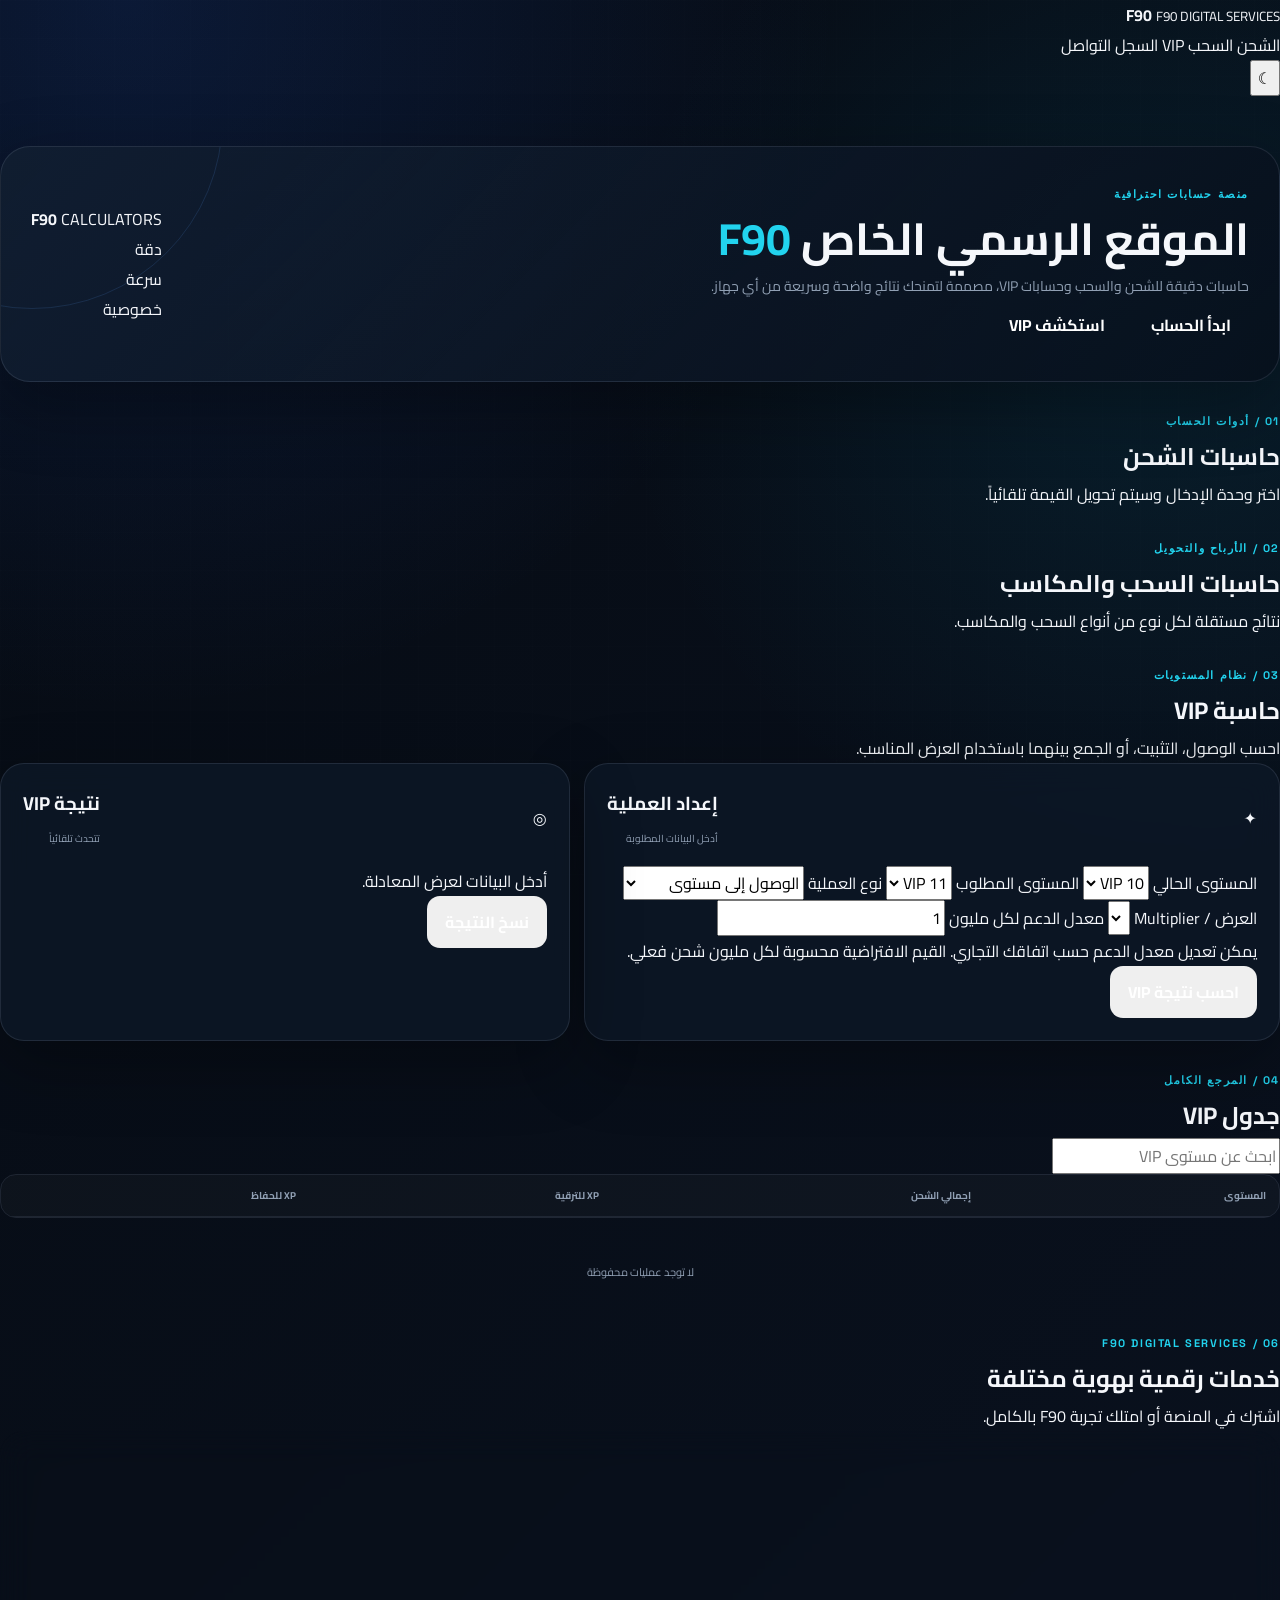
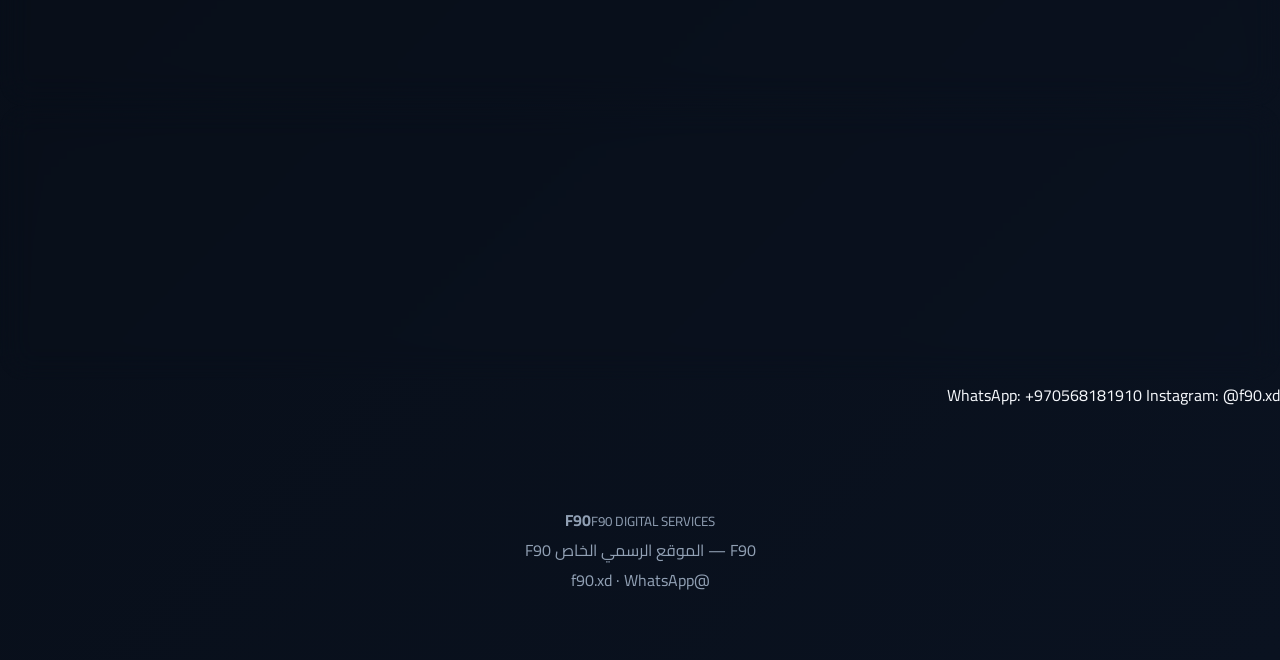
==== commit c198f5f4: "Update index.html" ====
--- a/index.html
+++ b/index.html
@@ -2,228 +2,210 @@
 <html lang="ar" dir="rtl">
 <head>
   <meta charset="UTF-8">
-  <meta name="viewport" content="width=device-width, initial-scale=1.0, viewport-fit=cover">
-  <meta name="theme-color" content="#08111f">
-  <title>F90 | الموقع الرسمي</title>
+  <meta name="viewport" content="width=device-width, initial-scale=1.0">
+  <meta name="description" content="F90 — الموقع الرسمي الخاص F90 لحاسبات الشحن والسحب وحسابات VIP">
+  <meta name="theme-color" content="#0b1020">
+  <title>F90 — الموقع الرسمي الخاص F90</title>
   <link rel="stylesheet" href="style.css">
 </head>
 <body>
-  <div class="palestine-line top-line"><span></span><i></i><b></b></div>
-
-  <div class="site-shell">
-    <header class="hero">
-      <div class="hero-brand">
-        <div class="f90-mark"><span>F</span><strong>90</strong></div>
-        <div>
-          <div class="eyebrow">OFFICIAL F90 PLATFORM</div>
-          <h1>الموقع الرسمي الخاص <em>F90</em></h1>
-          <p>منصة احترافية للحسابات والشحن والسحب وإدارة عمليات VIP</p>
-        </div>
-      </div>
-      <div class="hero-actions">
-        <button class="icon-btn" id="themeToggle" type="button" aria-label="تغيير المظهر">☾</button>
-        <a class="mini-contact" href="https://wa.me/970568181910" target="_blank" rel="noopener">واتساب</a>
-      </div>
-    </header>
-
-    <section class="quick-nav">
-      <a href="#shipping">الشحن</a>
-      <a href="#vip">VIP</a>
-      <a href="#history">السجل</a>
-      <a href="#withdraw">السحب</a>
-      <a href="#plans">الاشتراك</a>
-    </section>
-
-    <main>
-      <section class="dashboard-grid">
-        <div class="intro-card">
-          <div class="card-kicker">F90 / CALCULATOR SUITE</div>
-          <h2>كل الحسابات في مكان واحد</h2>
-          <p>اختر نوع العملية، أدخل القيمة نقداً أو كوينز، وستظهر النتيجة مباشرة مع الحفاظ على دقة الحسابات.</p>
-          <div class="intro-pills">
-            <span>Responsive</span><span>Dark / Light</span><span>Local History</span>
+  <div class="flag-strip" aria-hidden="true"></div>
+
+  <header class="site-header">
+    <div class="container nav-wrap">
+      <a href="#top" class="brand" aria-label="العودة إلى الرئيسية">
+        <span class="brand-mark"><i></i><i></i><i></i></span>
+        <span>
+          <b>F90</b>
+          <small>F90 DIGITAL SERVICES</small>
+        </span>
+      </a>
+
+      <nav class="main-nav" aria-label="التنقل الرئيسي">
+        <a href="#shipping">الشحن</a>
+        <a href="#withdraw">السحب</a>
+        <a href="#vip">VIP</a>
+        <a href="#history">السجل</a>
+        <a href="#contact">التواصل</a>
+      </nav>
+
+      <button type="button" id="themeToggle" class="theme-toggle" aria-label="تبديل الوضع">
+        <span>☾</span>
+        <span>الوضع</span>
+      </button>
+    </div>
+  </header>
+
+  <main id="top">
+    <section class="hero container">
+      <div class="hero-copy">
+        <span class="eyebrow">منصة حسابات احترافية</span>
+        <h1>الموقع الرسمي الخاص <em>F90</em></h1>
+        <p>حاسبات دقيقة للشحن والسحب وحسابات VIP، مصممة لتمنحك نتائج واضحة وسريعة من أي جهاز.</p>
+        <div class="hero-actions">
+          <a class="btn btn-primary" href="#shipping">ابدأ الحساب</a>
+          <a class="btn btn-ghost" href="#vip">استكشف VIP</a>
+        </div>
+      </div>
+
+      <div class="hero-orbit" aria-label="هوية F90">
+        <div class="orbit-ring ring-one"></div>
+        <div class="orbit-ring ring-two"></div>
+        <div class="orbit-core">
+          <strong>F90</strong>
+          <span>CALCULATORS</span>
+        </div>
+        <div class="orbit-label label-one">دقة</div>
+        <div class="orbit-label label-two">سرعة</div>
+        <div class="orbit-label label-three">خصوصية</div>
+      </div>
+    </section>
+
+    <section id="shipping" class="section container">
+      <div class="section-heading">
+        <div><span class="eyebrow">01 / أدوات الحساب</span><h2>حاسبات الشحن</h2></div>
+        <p>اختر وحدة الإدخال وسيتم تحويل القيمة تلقائياً.</p>
+      </div>
+      <div id="shippingGrid" class="cards-grid"></div>
+    </section>
+
+    <section id="withdraw" class="section section-muted">
+      <div class="container">
+        <div class="section-heading">
+          <div><span class="eyebrow">02 / الأرباح والتحويل</span><h2>حاسبات السحب والمكاسب</h2></div>
+          <p>نتائج مستقلة لكل نوع من أنواع السحب والمكاسب.</p>
+        </div>
+        <div id="withdrawGrid" class="cards-grid"></div>
+      </div>
+    </section>
+
+    <section id="vip" class="section container">
+      <div class="section-heading">
+        <div><span class="eyebrow">03 / نظام المستويات</span><h2>حاسبة VIP</h2></div>
+        <p>احسب الوصول، التثبيت، أو الجمع بينهما باستخدام العرض المناسب.</p>
+      </div>
+
+      <div class="vip-layout">
+        <form id="vipForm" class="panel form-panel">
+          <div class="panel-title"><span class="icon-box">✦</span><div><h3>إعداد العملية</h3><small>أدخل البيانات المطلوبة</small></div></div>
+
+          <div class="form-grid">
+            <label>المستوى الحالي
+              <select id="currentVip"></select>
+            </label>
+            <label>المستوى المطلوب
+              <select id="targetVip"></select>
+            </label>
+            <label>نوع العملية
+              <select id="vipMode">
+                <option value="reach">الوصول إلى مستوى</option>
+                <option value="lock">تثبيت المستوى المطلوب</option>
+                <option value="both">الوصول + التثبيت</option>
+              </select>
+            </label>
+            <label>العرض / Multiplier
+              <select id="multiplier"></select>
+            </label>
+            <label>معدل الدعم لكل مليون
+              <input id="supportRate" type="number" min="0" step="any" value="1">
+            </label>
           </div>
-        </div>
-        <div class="rate-card">
-          <span>منصة F90</span>
-          <strong>شحن • VIP • سحب</strong>
-          <small>تصميم متجاوب للهاتف والآيباد واللابتوب والكمبيوتر</small>
-        </div>
-      </section>
-
-      <section class="section" id="shipping">
-        <div class="section-head">
-          <div><span class="num">01</span><div><h2>حاسبات الشحن</h2><p>اختر العملة وأدخل المبلغ نقداً أو بالكـوينز.</p></div></div>
-          <span class="section-tag">SHIPPING</span>
-        </div>
-
-        <div class="calculator-grid">
-          <article class="calc-card">
-            <div class="calc-top"><div class="currency-icon">د</div><div><span>JORDAN</span><h3>دينار أردني</h3></div></div>
-            <div class="rate-note">1,000,000 كوينز = 80 د.أ <b>•</b> 60,000 كوينز = 5 د.أ</div>
-            <div class="switcher" data-switch="ship-jod"><button class="active" data-mode="cash">نقداً</button><button data-mode="coins">كوينز</button></div>
-            <input class="calc-input" id="shipJod" data-calc="ship-jod" inputmode="decimal" placeholder="أدخل القيمة">
-            <div class="calc-output"><span>النتيجة</span><strong id="shipJodResult">0 كوينز</strong></div>
-          </article>
-
-          <article class="calc-card">
-            <div class="calc-top"><div class="currency-icon">$</div><div><span>UNITED STATES</span><h3>دولار</h3></div></div>
-            <div class="rate-note">1 دولار = 8,700 كوينز <b>•</b> 1,000,000 = 115$</div>
-            <div class="switcher" data-switch="ship-usd"><button class="active" data-mode="cash">نقداً</button><button data-mode="coins">كوينز</button></div>
-            <input class="calc-input" id="shipUsd" data-calc="ship-usd" inputmode="decimal" placeholder="أدخل القيمة">
-            <div class="calc-output"><span>النتيجة</span><strong id="shipUsdResult">0 كوينز</strong></div>
-          </article>
-
-          <article class="calc-card">
-            <div class="calc-top"><div class="currency-icon">ج</div><div><span>EGYPT</span><h3>جنيه مصري</h3></div></div>
-            <div class="rate-note">100 جنيه = 17,500 كوينز <b>•</b> 1,000,000 = 5,800 جنيه</div>
-            <div class="switcher" data-switch="ship-egp"><button class="active" data-mode="cash">نقداً</button><button data-mode="coins">كوينز</button></div>
-            <input class="calc-input" id="shipEgp" data-calc="ship-egp" inputmode="decimal" placeholder="أدخل القيمة">
-            <div class="calc-output"><span>النتيجة</span><strong id="shipEgpResult">0 كوينز</strong></div>
-          </article>
-
-          <article class="calc-card">
-            <div class="calc-top"><div class="currency-icon">₪</div><div><span>PALESTINE / ILS</span><h3>شيقل</h3></div></div>
-            <div class="rate-note">50 شيقل = 130,000 كوينز <b>•</b> 1,000,000 = 380 شيقل</div>
-            <div class="switcher" data-switch="ship-ils"><button class="active" data-mode="cash">نقداً</button><button data-mode="coins">كوينز</button></div>
-            <input class="calc-input" id="shipIls" data-calc="ship-ils" inputmode="decimal" placeholder="أدخل القيمة">
-            <div class="calc-output"><span>النتيجة</span><strong id="shipIlsResult">0 كوينز</strong></div>
-          </article>
-        </div>
-      </section>
-
-      <section class="section vip-section" id="vip">
-        <div class="section-head">
-          <div><span class="num">02</span><div><h2>حاسبة VIP الاحترافية</h2><p>الوصول والتثبيت مع عرض ×1 إلى ×10.</p></div></div>
-          <span class="section-tag">VIP ENGINE</span>
-        </div>
-
-        <div class="vip-layout">
-          <div class="vip-controls panel">
-            <div class="panel-title"><span>إعداد العملية</span><small>القيم قابلة للتعديل حسب العميل</small></div>
-            <div class="field-grid three">
-              <label>المستوى الحالي<select id="currentVip"></select></label>
-              <label>المستوى المطلوب<select id="targetVip"></select></label>
-              <label>العرض<select id="multiplier"><option value="1">×1</option><option value="2">×2</option><option value="3">×3</option><option value="4">×4</option><option value="5" selected>×5</option><option value="6">×6</option><option value="7">×7</option><option value="8">×8</option><option value="9">×9</option><option value="10">×10</option></select></label>
-            </div>
-
-            <div class="mode-tabs">
-              <label class="mode active" id="reachModeLabel"><input type="radio" name="mode" value="reach" checked><b>الوصول إلى مستوى</b><small>انتقال + تثبيت اختياري</small></label>
-              <label class="mode" id="currentLockLabel"><input type="radio" name="mode" value="currentLock"><b>تثبيت المستوى الحالي</b><small>تثبيت فقط</small></label>
-            </div>
-
-            <div id="transitionArea">
-              <div class="notice"><b>الانتقال الأول يدوي:</b> أدخل النقص الفعلي للعميل. الانتقالات التالية تُسحب من جدول VIP.</div>
-              <div id="transitionList"></div>
-            </div>
-
-            <div class="lock-row" id="targetLockBox">
-              <div><b>تثبيت المستوى المطلوب</b><small>يُضاف إلى إجمالي نقاط VIP عند التفعيل.</small></div>
-              <label class="switch"><input id="enableTargetLock" type="checkbox"><span></span></label>
-            </div>
-          </div>
-
-          <div class="vip-result panel">
-            <div class="result-top"><div><span>النتيجة النهائية</span><h3 id="resultTitle">VIP 10 → VIP 11</h3></div><b id="resultMultiplier">×5</b></div>
-            <div class="big-result"><small>إجمالي شحن الوكيل</small><strong id="actualCharge">0</strong><span>كوينز</span></div>
-            <div class="result-grid">
-              <div><span>نقاط الوصول</span><b id="reachPoints">0</b></div>
-              <div><span>نقاط التثبيت</span><b id="lockPoints">0</b></div>
-              <div class="accent"><span>إجمالي VIP</span><b id="totalVipPoints">0</b></div>
-              <div><span>الدعم المطلوب</span><b id="supportNeeded">0</b></div>
-              <div><span>دينار</span><b id="jodTotal">0.00</b></div>
-              <div><span>دولار</span><b id="usdTotal">0.00</b></div>
-            </div>
-            <div class="formula"><span id="formulaReach">0</span><i>+</i><span id="formulaLock">0</span><i>=</i><span id="formulaVip">0</span><i>÷</i><span id="formulaMultiplier">×5</span></div>
-            <div class="formula-note" id="formulaSupport">0 ÷ 1,000,000 × 130,000 = 0</div>
-          </div>
-        </div>
-
-        <div class="vip-table-panel panel">
-          <div class="panel-title"><span>جدول VIP 1 — 20</span><small>المرجع الكامل للحسبة</small></div>
-          <div class="table-wrap"><table><thead><tr><th>VIP</th><th>إجمالي الشحن</th><th>XP للترقية</th><th>XP للحفاظ</th></tr></thead><tbody id="vipTable"></tbody></table></div>
-        </div>
-      </section>
-
-      <section class="section history-section" id="history">
-        <div class="section-head">
-          <div><span class="num">03</span><div><h2>سجل العملاء والعمليات</h2><p>يحفظ داخل متصفح الجهاز فقط.</p></div></div>
-          <span class="section-tag">LOCAL</span>
-        </div>
-        <div class="history-panel panel">
-          <div class="field-grid two">
-            <label>اسم العميل<input id="clientName" type="text" placeholder="اسم العميل"></label>
-            <label>ID الحساب<input id="clientId" type="text" inputmode="numeric" placeholder="ID الحساب"></label>
-          </div>
-          <div class="actions"><button class="btn primary" id="calculateBtn">احسب الآن</button><button class="btn secondary" id="saveBtn">حفظ العملية</button><button class="btn ghost" id="newBtn">عملية جديدة</button></div>
-          <div class="search-row"><input id="historySearch" type="search" placeholder="ابحث باسم العميل أو ID"><button id="clearHistory" class="danger-btn">حذف الكل</button></div>
-          <div id="history"></div>
-          <div class="stats-strip"><div><span>العمليات</span><b id="statOperations">0</b></div><div><span>العملاء</span><b id="statCustomers">0</b></div><div><span>إجمالي الشحن</span><b id="statCharge">0</b></div><div><span>أعلى VIP</span><b id="statHighestVip">VIP 0</b></div></div>
-        </div>
-      </section>
-
-      <section class="section" id="withdraw">
-        <div class="section-head">
-          <div><span class="num">04</span><div><h2>حاسبات السحب</h2><p>سحب تارجت ومكاسب ألعاب — نقداً أو كوينز.</p></div></div>
-          <span class="section-tag">WITHDRAW</span>
-        </div>
-
-        <div class="withdraw-grid">
-          <article class="withdraw-card">
-            <div class="withdraw-title"><span>د.أ</span><div><h3>دينار أردني</h3><small>تارجت + مكاسب ألعاب</small></div></div>
-            <div class="withdraw-rate"><b>التارجت:</b> 100K = 7 د.أ / 1M = 73 د.أ<br><b>الألعاب:</b> 100K = 6 د.أ / 1M = 63 د.أ</div>
-            <div class="mini-calc" data-group="jod"><div class="switcher"><button class="active" data-mode="coins">كوينز</button><button data-mode="cash">نقداً</button></div><input id="wjod" data-withdraw="jod" inputmode="decimal" placeholder="القيمة"><div><strong id="wjodTarget">0.00 د.أ</strong><strong id="wjodGames">0.00 د.أ</strong></div></div>
-          </article>
-
-          <article class="withdraw-card">
-            <div class="withdraw-title"><span>$</span><div><h3>دولار</h3><small>تارجت + مكاسب ألعاب</small></div></div>
-            <div class="withdraw-rate"><b>التارجت:</b> 100K = 10$ / 1M = 100$<br><b>الألعاب:</b> 100K = 8$ / 1M = 83$</div>
-            <div class="mini-calc"><div class="switcher"><button class="active" data-mode="coins">كوينز</button><button data-mode="cash">نقداً</button></div><input id="wusd" data-withdraw="usd" inputmode="decimal" placeholder="القيمة"><div><strong id="wusdTarget">0.00 $</strong><strong id="wusdGames">0.00 $</strong></div></div>
-          </article>
-
-          <article class="withdraw-card">
-            <div class="withdraw-title"><span>ج</span><div><h3>جنيه مصري</h3><small>مكاسب ألعاب</small></div></div>
-            <div class="withdraw-rate"><b>الألعاب:</b> 100K = 400 جنيه / 1M = 4,500 جنيه</div>
-            <div class="mini-calc"><div class="switcher"><button class="active" data-mode="coins">كوينز</button><button data-mode="cash">نقداً</button></div><input id="wegp" data-withdraw="egp" inputmode="decimal" placeholder="القيمة"><div><strong id="wegpTarget">—</strong><strong id="wegpGames">0.00 ج</strong></div></div>
-          </article>
-
-          <article class="withdraw-card">
-            <div class="withdraw-title"><span>₪</span><div><h3>شيقل</h3><small>تارجت + مكاسب ألعاب</small></div></div>
-            <div class="withdraw-rate"><b>التارجت:</b> 100K = 30₪ / 1M = 300₪<br><b>الألعاب:</b> 100K = 25₪ / 1M = 250₪</div>
-            <div class="mini-calc"><div class="switcher"><button class="active" data-mode="coins">كوينز</button><button data-mode="cash">نقداً</button></div><input id="wils" data-withdraw="ils" inputmode="decimal" placeholder="القيمة"><div><strong id="wilsTarget">0.00 ₪</strong><strong id="wilsGames">0.00 ₪</strong></div></div>
-          </article>
-        </div>
-      </section>
-
-      <section class="section" id="plans">
-        <div class="section-head">
-          <div><span class="num">05</span><div><h2>خطط F90</h2><p>للاشتراك الشهري أو امتلاك الموقع.</p></div></div>
-          <span class="section-tag">F90 ACCESS</span>
-        </div>
-        <div class="plans">
+
+          <div class="vip-note">يمكن تعديل معدل الدعم حسب اتفاقك التجاري. القيم الافتراضية محسوبة لكل مليون شحن فعلي.</div>
+          <button class="btn btn-primary full" type="submit">احسب نتيجة VIP</button>
+        </form>
+
+        <div class="panel result-panel">
+          <div class="panel-title"><span class="icon-box accent">◎</span><div><h3>نتيجة VIP</h3><small>تتحدث تلقائياً</small></div></div>
+          <div id="vipResults" class="metrics-grid"></div>
+          <div id="vipFormula" class="formula-box">أدخل البيانات لعرض المعادلة.</div>
+          <button type="button" class="btn btn-ghost full" data-copy-target="vipFormula">نسخ النتيجة</button>
+        </div>
+      </div>
+    </section>
+
+    <section class="section section-muted">
+      <div class="container">
+        <div class="section-heading">
+          <div><span class="eyebrow">04 / المرجع الكامل</span><h2>جدول VIP</h2></div>
+          <input id="vipSearch" class="search-input" type="search" placeholder="ابحث عن مستوى VIP">
+        </div>
+        <div class="table-wrap">
+          <table>
+            <thead><tr><th>المستوى</th><th>إجمالي الشحن</th><th>XP للترقية</th><th>XP للحفاظ</th></tr></thead>
+            <tbody id="vipTableBody"></tbody>
+          </table>
+        </div>
+      </div>
+    </section>
+
+    <section id="history" class="section container">
+      <div class="section-heading">
+        <div><span class="eyebrow">05 / أرشيفك المحلي</span><h2>سجل العملاء والعمليات</h2></div>
+        <div class="heading-actions">
+          <button type="button" id="statsToggle" class="btn btn-ghost">الإحصائيات</button>
+          <button type="button" id="clearHistory" class="btn btn-danger">حذف الكل</button>
+        </div>
+      </div>
+
+      <div id="statsPanel" class="stats-panel is-hidden"></div>
+
+      <div class="history-form panel">
+        <div class="form-grid">
+          <label>اسم العميل<input id="clientName" type="text" placeholder="مثال: أحمد"></label>
+          <label>ID الحساب<input id="clientId" type="text" placeholder="رقم الحساب"></label>
+        </div>
+        <button type="button" id="saveOperation" class="btn btn-primary">حفظ العملية الحالية</button>
+      </div>
+
+      <input id="historySearch" class="search-input wide-search" type="search" placeholder="البحث باسم العميل أو ID">
+      <div id="historyList" class="history-list"></div>
+    </section>
+
+    <section id="contact" class="section contact-section">
+      <div class="container">
+        <div class="contact-intro">
+          <span class="eyebrow">06 / F90 DIGITAL SERVICES</span>
+          <h2>خدمات رقمية بهوية مختلفة</h2>
+          <p>اشترك في المنصة أو امتلك تجربة F90 بالكامل.</p>
+        </div>
+
+        <div class="plans-grid">
           <article class="plan-card">
-            <div class="plan-badge">MONTHLY</div><h3>اشتراك شهري</h3><strong>$25</strong><p>استخدام الموقع والحاسبات ضمن اشتراك شهري.</p>
-            <a href="https://wa.me/970568181910?text=مرحباً%20F90،%20أريد%20الاشتراك%20الشهري%20بـ%2025%20دولار" target="_blank" rel="noopener">تواصل عبر واتساب</a>
+            <span class="plan-tag">الأكثر طلباً</span>
+            <h3>اشتراك شهري</h3>
+            <strong>25<small>$</small></strong>
+            <p>اشتراك شهري في الموقع مع الاستفادة من جميع الحاسبات.</p>
+            <a class="btn btn-primary full" target="_blank" rel="noopener" href="https://wa.me/970568181910?text=مرحباً، أريد الاشتراك الشهري في F90">اشترك الآن</a>
           </article>
           <article class="plan-card featured">
-            <div class="plan-badge">OWNERSHIP</div><h3>امتلاك الموقع</h3><strong>$100</strong><p>شراء ملكية الموقع والتواصل مباشرة عبر واتساب.</p>
-            <a href="https://wa.me/970568181910?text=مرحباً%20F90،%20أريد%20امتلاك%20الموقع%20بـ%20100%20دولار" target="_blank" rel="noopener">شراء عبر واتساب</a>
+            <span class="plan-tag">ملكية كاملة</span>
+            <h3>امتلاك الموقع</h3>
+            <strong>100<small>$</small></strong>
+            <p>امتلاك الموقع بالكامل وتجربة F90 التجارية المميزة.</p>
+            <a class="btn btn-light full" target="_blank" rel="noopener" href="https://wa.me/970568181910?text=مرحباً، أريد شراء موقع F90 بالكامل">شراء الموقع</a>
           </article>
-          <article class="contact-card">
-            <div class="plan-badge">SOCIAL</div><h3>F90</h3><p>واتساب: <b>+970568181910</b></p><p>Instagram: <b>f90.xd</b></p><a href="https://www.instagram.com/f90.xd/" target="_blank" rel="noopener">فتح Instagram</a></article>
-        </div>
-      </section>
-    </main>
-
-    <footer>
-      <div class="footer-logo"><div class="f90-mark small"><span>F</span><strong>90</strong></div><b>F90</b></div>
-      <p>الموقع الرسمي الخاص F90</p>
-      <small>Designed for mobile • iPad • laptop • desktop</small>
-    </footer>
-  </div>
-
-  <div class="palestine-line bottom-line"><span></span><i></i><b></b></div>
-  <div id="toast" class="toast"></div>
+        </div>
+
+        <div class="contact-links">
+          <a target="_blank" rel="noopener" href="https://wa.me/970568181910">WhatsApp: +970568181910</a>
+          <a target="_blank" rel="noopener" href="https://instagram.com/f90.xd">Instagram: @f90.xd</a>
+        </div>
+      </div>
+    </section>
+  </main>
+
+  <div id="toast" class="toast" role="status"></div>
+  <div class="flag-strip bottom" aria-hidden="true"></div>
+
+  <footer class="site-footer">
+    <div class="container footer-wrap">
+      <div class="brand footer-brand"><span class="brand-mark"><i></i><i></i><i></i></span><span><b>F90</b><small>F90 DIGITAL SERVICES</small></span></div>
+      <p>F90 — الموقع الرسمي الخاص F90</p>
+      <div><a href="https://instagram.com/f90.xd" target="_blank" rel="noopener">@f90.xd</a> · <a href="https://wa.me/970568181910" target="_blank" rel="noopener">WhatsApp</a></div>
+    </div>
+  </footer>
+
   <script src="script.js"></script>
 </body>
 </html>
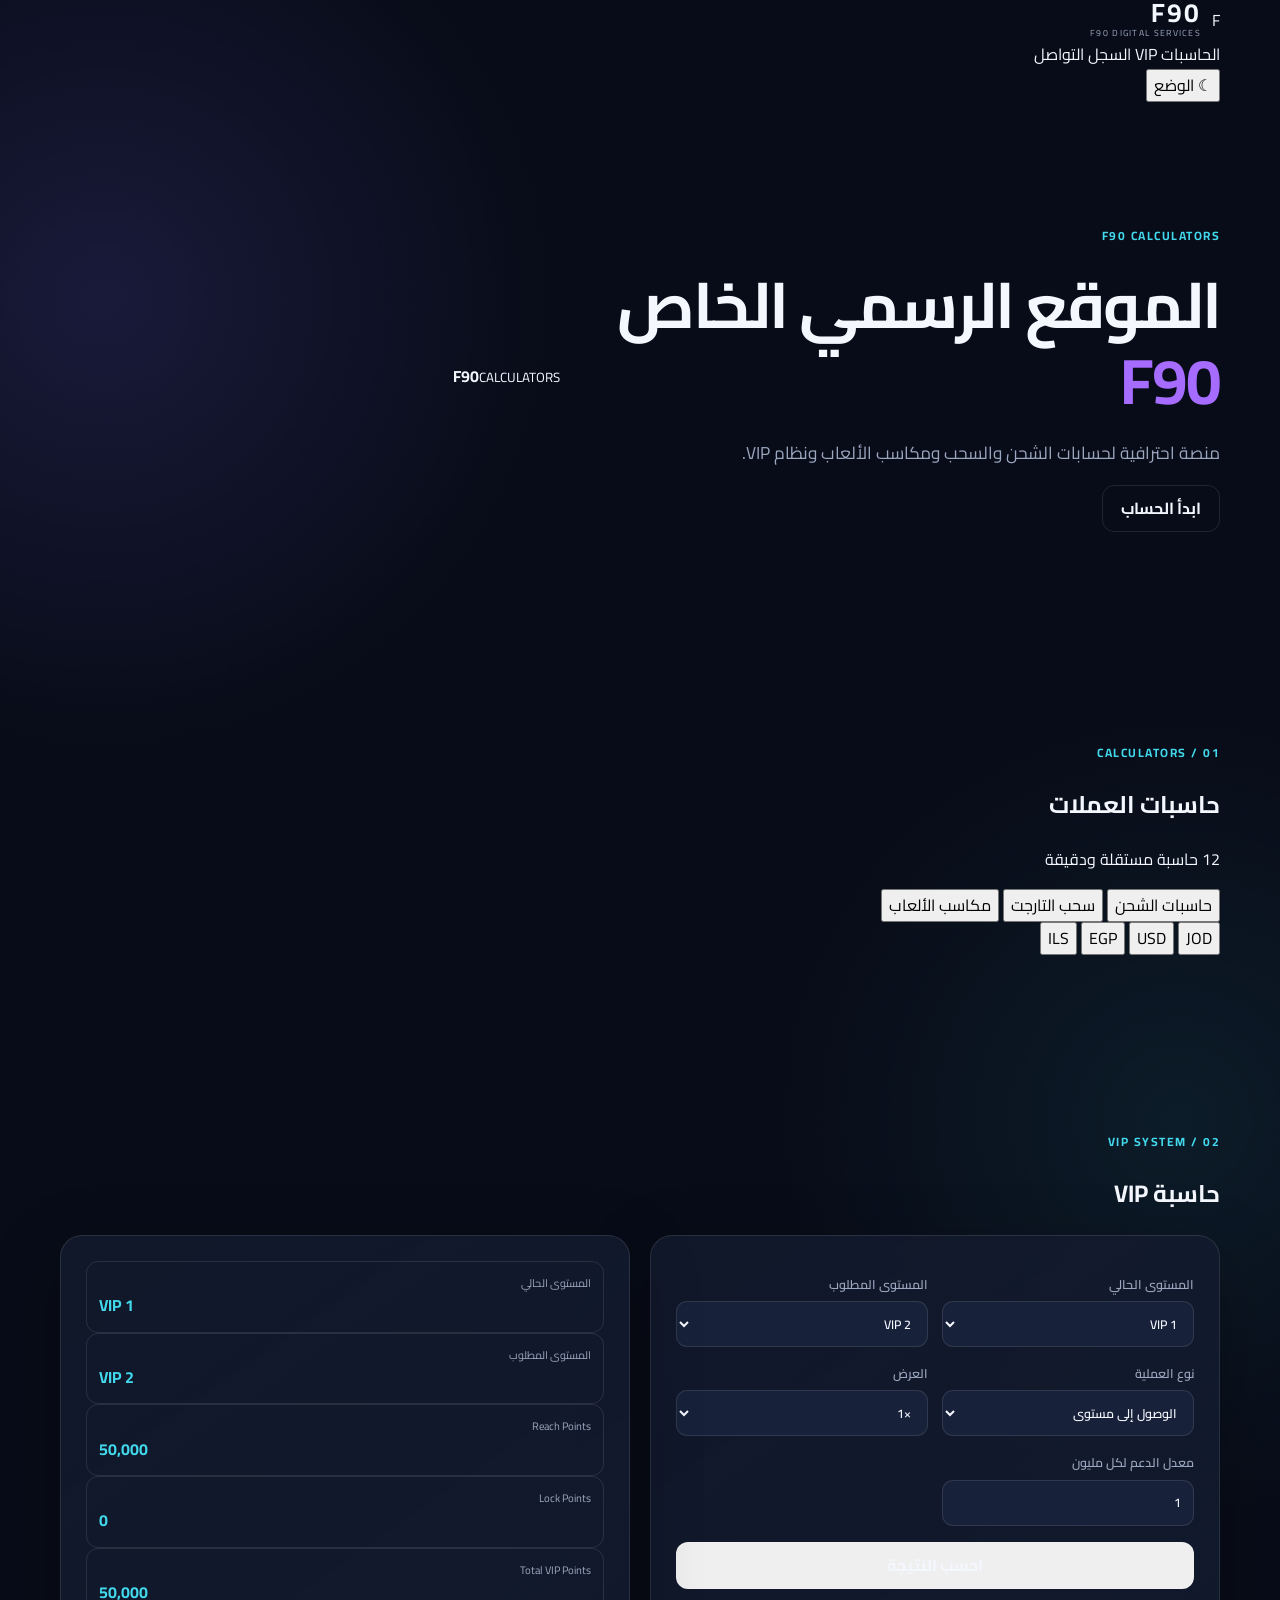
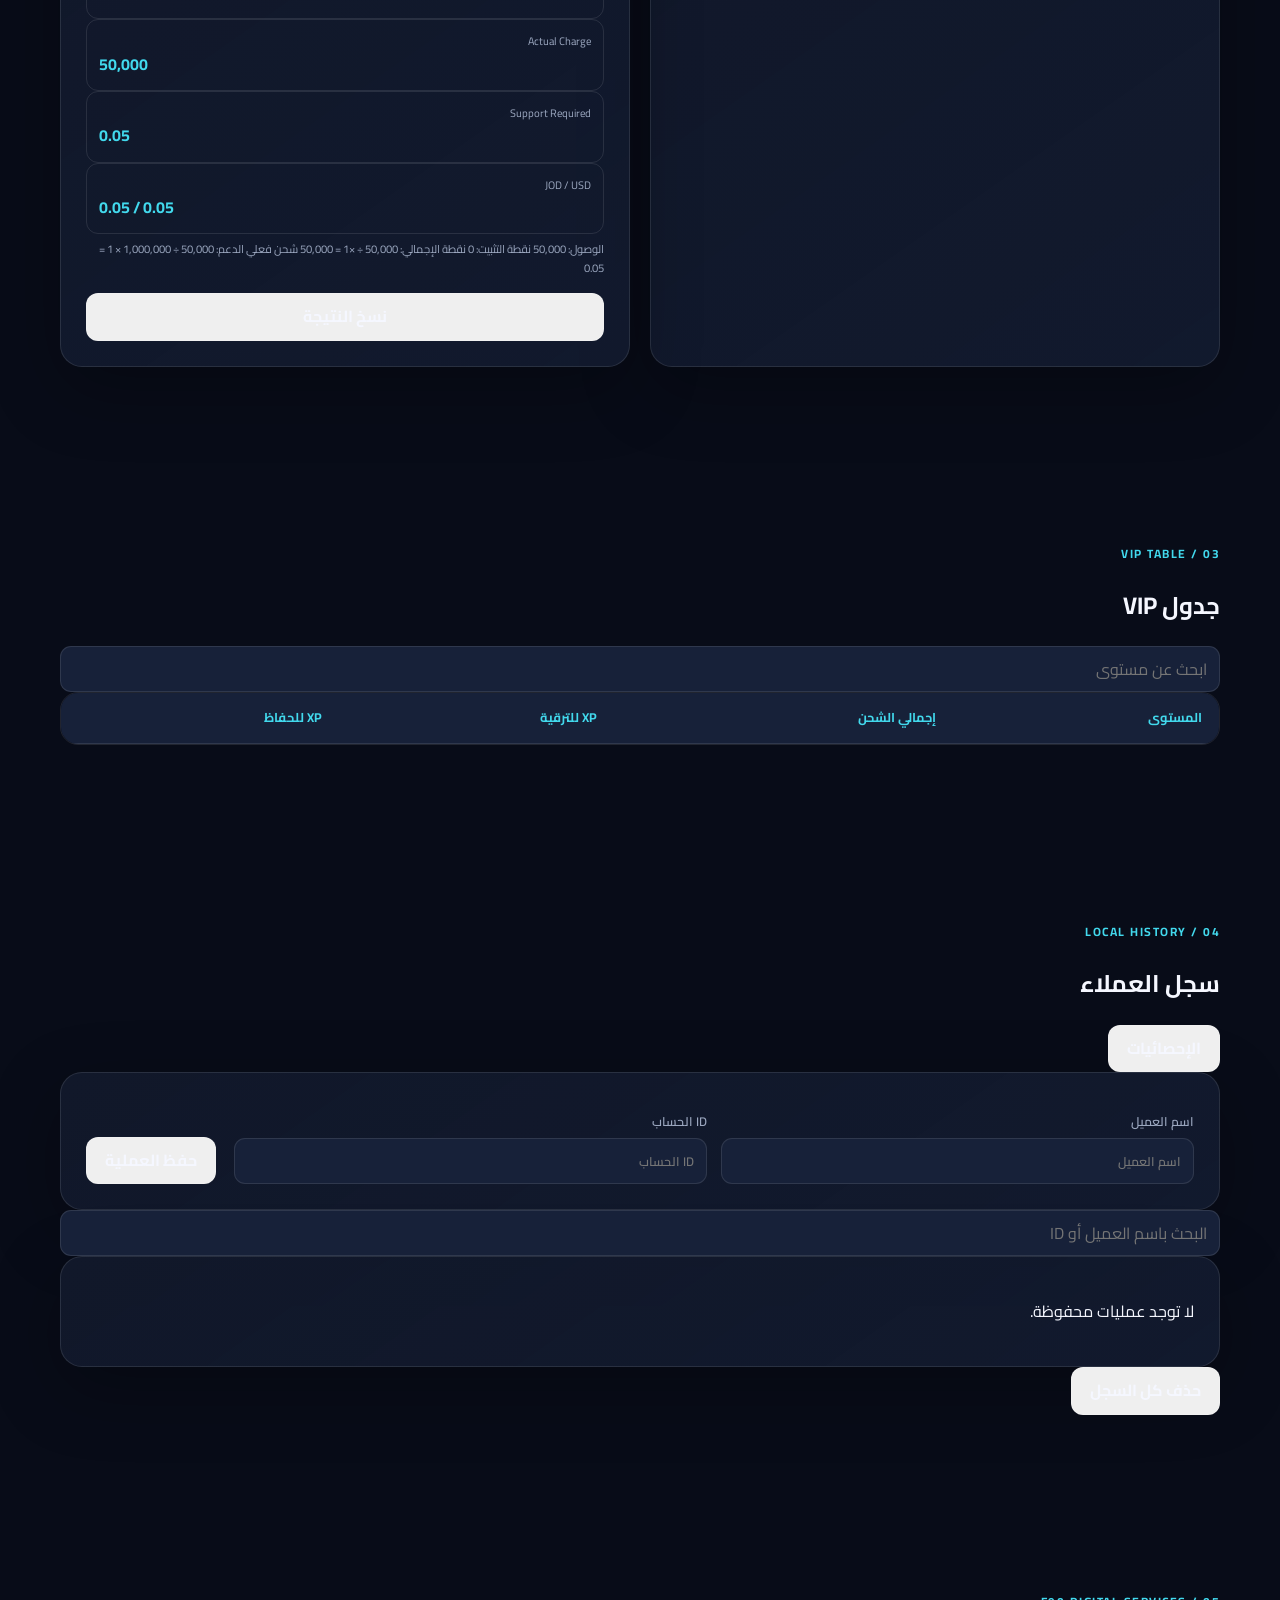
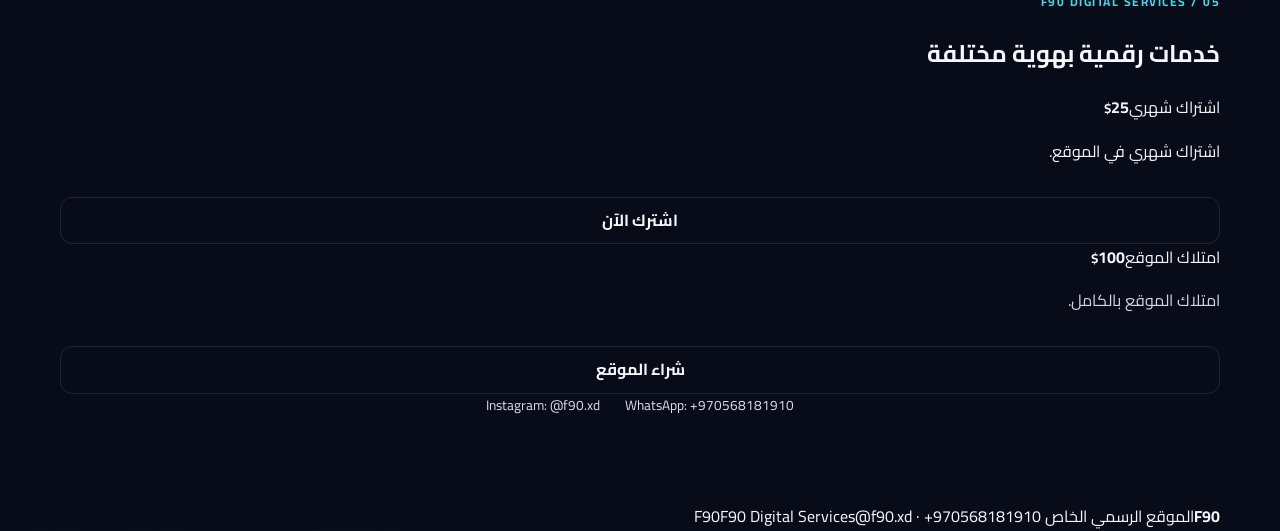
==== commit 6cf3e833: "Refactor index.html for improved structure and semantics" ====
--- a/index.html
+++ b/index.html
@@ -1,211 +1,112 @@
-<!DOCTYPE html>
+<!doctype html>
 <html lang="ar" dir="rtl">
 <head>
-  <meta charset="UTF-8">
-  <meta name="viewport" content="width=device-width, initial-scale=1.0">
-  <meta name="description" content="F90 — الموقع الرسمي الخاص F90 لحاسبات الشحن والسحب وحسابات VIP">
-  <meta name="theme-color" content="#0b1020">
-  <title>F90 — الموقع الرسمي الخاص F90</title>
-  <link rel="stylesheet" href="style.css">
+<meta charset="utf-8">
+<meta name="viewport" content="width=device-width,initial-scale=1">
+<meta name="description" content="F90 — الموقع الرسمي الخاص F90">
+<title>F90 — الموقع الرسمي الخاص F90</title>
+<link rel="stylesheet" href="style.css">
 </head>
 <body>
-  <div class="flag-strip" aria-hidden="true"></div>
+<div class="flag"></div>
 
-  <header class="site-header">
-    <div class="container nav-wrap">
-      <a href="#top" class="brand" aria-label="العودة إلى الرئيسية">
-        <span class="brand-mark"><i></i><i></i><i></i></span>
-        <span>
-          <b>F90</b>
-          <small>F90 DIGITAL SERVICES</small>
-        </span>
-      </a>
+<header>
+  <div class="container nav">
+    <a class="brand" href="#top"><span class="logo-mark">F</span><span><b>F90</b><small>F90 DIGITAL SERVICES</small></span></a>
+    <nav>
+      <a href="#calculators">الحاسبات</a>
+      <a href="#vip">VIP</a>
+      <a href="#history">السجل</a>
+      <a href="#contact">التواصل</a>
+    </nav>
+    <button class="theme" id="themeToggle" type="button">☾ الوضع</button>
+  </div>
+</header>
 
-      <nav class="main-nav" aria-label="التنقل الرئيسي">
-        <a href="#shipping">الشحن</a>
-        <a href="#withdraw">السحب</a>
-        <a href="#vip">VIP</a>
-        <a href="#history">السجل</a>
-        <a href="#contact">التواصل</a>
-      </nav>
+<main id="top">
+<section class="hero container">
+  <div>
+    <span class="eyebrow">F90 CALCULATORS</span>
+    <h1>الموقع الرسمي الخاص <em>F90</em></h1>
+    <p>منصة احترافية لحسابات الشحن والسحب ومكاسب الألعاب ونظام VIP.</p>
+    <a class="btn primary" href="#calculators">ابدأ الحساب</a>
+  </div>
+  <div class="orb"><strong>F90</strong><small>CALCULATORS</small></div>
+</section>
 
-      <button type="button" id="themeToggle" class="theme-toggle" aria-label="تبديل الوضع">
-        <span>☾</span>
-        <span>الوضع</span>
-      </button>
+<section id="calculators" class="section container">
+  <div class="heading"><div><span class="eyebrow">01 / CALCULATORS</span><h2>حاسبات العملات</h2></div><p>12 حاسبة مستقلة ودقيقة</p></div>
+  <div class="tabs">
+    <button class="tab active" data-type="shipping">حاسبات الشحن</button>
+    <button class="tab" data-type="target">سحب التارجت</button>
+    <button class="tab" data-type="games">مكاسب الألعاب</button>
+  </div>
+  <div class="currencies">
+    <button class="currency active" data-currency="JOD">JOD</button>
+    <button class="currency" data-currency="USD">USD</button>
+    <button class="currency" data-currency="EGP">EGP</button>
+    <button class="currency" data-currency="ILS">ILS</button>
+  </div>
+  <div id="calculatorGrid" class="grid"></div>
+</section>
+
+<section id="vip" class="section muted">
+<div class="container">
+  <div class="heading"><div><span class="eyebrow">02 / VIP SYSTEM</span><h2>حاسبة VIP</h2></div></div>
+  <div class="vip-layout">
+    <div class="panel">
+      <div class="form-grid">
+        <label>المستوى الحالي<select id="currentVip"></select></label>
+        <label>المستوى المطلوب<select id="targetVip"></select></label>
+        <label>نوع العملية<select id="vipMode"><option value="reach">الوصول إلى مستوى</option><option value="lock">تثبيت المستوى المطلوب</option><option value="both">الوصول + التثبيت</option></select></label>
+        <label>العرض<select id="multiplier"></select></label>
+        <label>معدل الدعم لكل مليون<input id="supportRate" type="number" value="1" min="0" step="any"></label>
+      </div>
+      <button class="btn primary full" id="calculateVip" type="button">احسب النتيجة</button>
     </div>
-  </header>
+    <div class="panel">
+      <div id="vipResults" class="metrics"></div>
+      <div id="vipFormula" class="formula">أدخل البيانات لعرض المعادلة.</div>
+      <button class="btn full" id="copyVip" type="button">نسخ النتيجة</button>
+    </div>
+  </div>
+</div>
+</section>
 
-  <main id="top">
-    <section class="hero container">
-      <div class="hero-copy">
-        <span class="eyebrow">منصة حسابات احترافية</span>
-        <h1>الموقع الرسمي الخاص <em>F90</em></h1>
-        <p>حاسبات دقيقة للشحن والسحب وحسابات VIP، مصممة لتمنحك نتائج واضحة وسريعة من أي جهاز.</p>
-        <div class="hero-actions">
-          <a class="btn btn-primary" href="#shipping">ابدأ الحساب</a>
-          <a class="btn btn-ghost" href="#vip">استكشف VIP</a>
-        </div>
-      </div>
+<section class="section container">
+  <div class="heading"><div><span class="eyebrow">03 / VIP TABLE</span><h2>جدول VIP</h2></div><input id="vipSearch" class="search" placeholder="ابحث عن مستوى"></div>
+  <div class="table-wrap"><table><thead><tr><th>المستوى</th><th>إجمالي الشحن</th><th>XP للترقية</th><th>XP للحفاظ</th></tr></thead><tbody id="vipTable"></tbody></table></div>
+</section>
 
-      <div class="hero-orbit" aria-label="هوية F90">
-        <div class="orbit-ring ring-one"></div>
-        <div class="orbit-ring ring-two"></div>
-        <div class="orbit-core">
-          <strong>F90</strong>
-          <span>CALCULATORS</span>
-        </div>
-        <div class="orbit-label label-one">دقة</div>
-        <div class="orbit-label label-two">سرعة</div>
-        <div class="orbit-label label-three">خصوصية</div>
-      </div>
-    </section>
+<section id="history" class="section muted">
+<div class="container">
+  <div class="heading"><div><span class="eyebrow">04 / LOCAL HISTORY</span><h2>سجل العملاء</h2></div><button id="statsToggle" class="btn" type="button">الإحصائيات</button></div>
+  <div id="stats" class="stats hidden"></div>
+  <div class="panel history-form">
+    <div class="form-grid"><label>اسم العميل<input id="clientName" placeholder="اسم العميل"></label><label>ID الحساب<input id="clientId" placeholder="ID الحساب"></label></div>
+    <button id="saveOperation" class="btn primary" type="button">حفظ العملية</button>
+  </div>
+  <input id="historySearch" class="search wide" placeholder="البحث باسم العميل أو ID">
+  <div id="historyList"></div>
+  <button id="clearHistory" class="btn danger" type="button">حذف كل السجل</button>
+</div>
+</section>
 
-    <section id="shipping" class="section container">
-      <div class="section-heading">
-        <div><span class="eyebrow">01 / أدوات الحساب</span><h2>حاسبات الشحن</h2></div>
-        <p>اختر وحدة الإدخال وسيتم تحويل القيمة تلقائياً.</p>
-      </div>
-      <div id="shippingGrid" class="cards-grid"></div>
-    </section>
+<section id="contact" class="contact section">
+<div class="container">
+  <div class="center"><span class="eyebrow">05 / F90 DIGITAL SERVICES</span><h2>خدمات رقمية بهوية مختلفة</h2></div>
+  <div class="plans">
+    <article class="plan"><span>اشتراك شهري</span><strong>25<small>$</small></strong><p>اشتراك شهري في الموقع.</p><a class="btn primary full" target="_blank" href="https://wa.me/970568181910?text=مرحباً، أريد الاشتراك الشهري في F90">اشترك الآن</a></article>
+    <article class="plan featured"><span>امتلاك الموقع</span><strong>100<small>$</small></strong><p>امتلاك الموقع بالكامل.</p><a class="btn light full" target="_blank" href="https://wa.me/970568181910?text=مرحباً، أريد شراء موقع F90">شراء الموقع</a></article>
+  </div>
+  <div class="contact-links"><a target="_blank" href="https://wa.me/970568181910">WhatsApp: +970568181910</a><a target="_blank" href="https://instagram.com/f90.xd">Instagram: @f90.xd</a></div>
+</div>
+</section>
+</main>
 
-    <section id="withdraw" class="section section-muted">
-      <div class="container">
-        <div class="section-heading">
-          <div><span class="eyebrow">02 / الأرباح والتحويل</span><h2>حاسبات السحب والمكاسب</h2></div>
-          <p>نتائج مستقلة لكل نوع من أنواع السحب والمكاسب.</p>
-        </div>
-        <div id="withdrawGrid" class="cards-grid"></div>
-      </div>
-    </section>
-
-    <section id="vip" class="section container">
-      <div class="section-heading">
-        <div><span class="eyebrow">03 / نظام المستويات</span><h2>حاسبة VIP</h2></div>
-        <p>احسب الوصول، التثبيت، أو الجمع بينهما باستخدام العرض المناسب.</p>
-      </div>
-
-      <div class="vip-layout">
-        <form id="vipForm" class="panel form-panel">
-          <div class="panel-title"><span class="icon-box">✦</span><div><h3>إعداد العملية</h3><small>أدخل البيانات المطلوبة</small></div></div>
-
-          <div class="form-grid">
-            <label>المستوى الحالي
-              <select id="currentVip"></select>
-            </label>
-            <label>المستوى المطلوب
-              <select id="targetVip"></select>
-            </label>
-            <label>نوع العملية
-              <select id="vipMode">
-                <option value="reach">الوصول إلى مستوى</option>
-                <option value="lock">تثبيت المستوى المطلوب</option>
-                <option value="both">الوصول + التثبيت</option>
-              </select>
-            </label>
-            <label>العرض / Multiplier
-              <select id="multiplier"></select>
-            </label>
-            <label>معدل الدعم لكل مليون
-              <input id="supportRate" type="number" min="0" step="any" value="1">
-            </label>
-          </div>
-
-          <div class="vip-note">يمكن تعديل معدل الدعم حسب اتفاقك التجاري. القيم الافتراضية محسوبة لكل مليون شحن فعلي.</div>
-          <button class="btn btn-primary full" type="submit">احسب نتيجة VIP</button>
-        </form>
-
-        <div class="panel result-panel">
-          <div class="panel-title"><span class="icon-box accent">◎</span><div><h3>نتيجة VIP</h3><small>تتحدث تلقائياً</small></div></div>
-          <div id="vipResults" class="metrics-grid"></div>
-          <div id="vipFormula" class="formula-box">أدخل البيانات لعرض المعادلة.</div>
-          <button type="button" class="btn btn-ghost full" data-copy-target="vipFormula">نسخ النتيجة</button>
-        </div>
-      </div>
-    </section>
-
-    <section class="section section-muted">
-      <div class="container">
-        <div class="section-heading">
-          <div><span class="eyebrow">04 / المرجع الكامل</span><h2>جدول VIP</h2></div>
-          <input id="vipSearch" class="search-input" type="search" placeholder="ابحث عن مستوى VIP">
-        </div>
-        <div class="table-wrap">
-          <table>
-            <thead><tr><th>المستوى</th><th>إجمالي الشحن</th><th>XP للترقية</th><th>XP للحفاظ</th></tr></thead>
-            <tbody id="vipTableBody"></tbody>
-          </table>
-        </div>
-      </div>
-    </section>
-
-    <section id="history" class="section container">
-      <div class="section-heading">
-        <div><span class="eyebrow">05 / أرشيفك المحلي</span><h2>سجل العملاء والعمليات</h2></div>
-        <div class="heading-actions">
-          <button type="button" id="statsToggle" class="btn btn-ghost">الإحصائيات</button>
-          <button type="button" id="clearHistory" class="btn btn-danger">حذف الكل</button>
-        </div>
-      </div>
-
-      <div id="statsPanel" class="stats-panel is-hidden"></div>
-
-      <div class="history-form panel">
-        <div class="form-grid">
-          <label>اسم العميل<input id="clientName" type="text" placeholder="مثال: أحمد"></label>
-          <label>ID الحساب<input id="clientId" type="text" placeholder="رقم الحساب"></label>
-        </div>
-        <button type="button" id="saveOperation" class="btn btn-primary">حفظ العملية الحالية</button>
-      </div>
-
-      <input id="historySearch" class="search-input wide-search" type="search" placeholder="البحث باسم العميل أو ID">
-      <div id="historyList" class="history-list"></div>
-    </section>
-
-    <section id="contact" class="section contact-section">
-      <div class="container">
-        <div class="contact-intro">
-          <span class="eyebrow">06 / F90 DIGITAL SERVICES</span>
-          <h2>خدمات رقمية بهوية مختلفة</h2>
-          <p>اشترك في المنصة أو امتلك تجربة F90 بالكامل.</p>
-        </div>
-
-        <div class="plans-grid">
-          <article class="plan-card">
-            <span class="plan-tag">الأكثر طلباً</span>
-            <h3>اشتراك شهري</h3>
-            <strong>25<small>$</small></strong>
-            <p>اشتراك شهري في الموقع مع الاستفادة من جميع الحاسبات.</p>
-            <a class="btn btn-primary full" target="_blank" rel="noopener" href="https://wa.me/970568181910?text=مرحباً، أريد الاشتراك الشهري في F90">اشترك الآن</a>
-          </article>
-          <article class="plan-card featured">
-            <span class="plan-tag">ملكية كاملة</span>
-            <h3>امتلاك الموقع</h3>
-            <strong>100<small>$</small></strong>
-            <p>امتلاك الموقع بالكامل وتجربة F90 التجارية المميزة.</p>
-            <a class="btn btn-light full" target="_blank" rel="noopener" href="https://wa.me/970568181910?text=مرحباً، أريد شراء موقع F90 بالكامل">شراء الموقع</a>
-          </article>
-        </div>
-
-        <div class="contact-links">
-          <a target="_blank" rel="noopener" href="https://wa.me/970568181910">WhatsApp: +970568181910</a>
-          <a target="_blank" rel="noopener" href="https://instagram.com/f90.xd">Instagram: @f90.xd</a>
-        </div>
-      </div>
-    </section>
-  </main>
-
-  <div id="toast" class="toast" role="status"></div>
-  <div class="flag-strip bottom" aria-hidden="true"></div>
-
-  <footer class="site-footer">
-    <div class="container footer-wrap">
-      <div class="brand footer-brand"><span class="brand-mark"><i></i><i></i><i></i></span><span><b>F90</b><small>F90 DIGITAL SERVICES</small></span></div>
-      <p>F90 — الموقع الرسمي الخاص F90</p>
-      <div><a href="https://instagram.com/f90.xd" target="_blank" rel="noopener">@f90.xd</a> · <a href="https://wa.me/970568181910" target="_blank" rel="noopener">WhatsApp</a></div>
-    </div>
-  </footer>
-
-  <script src="script.js"></script>
+<div id="toast"></div>
+<div class="flag"></div>
+<footer><div class="container footer"><b>F90</b><span>الموقع الرسمي الخاص F90</span><span>F90 Digital Services</span><span>@f90.xd · +970568181910</span></div></footer>
+<script src="script.js"></script>
 </body>
 </html>
--- a/style.css
+++ b/style.css
@@ -1,68 +1,193 @@
-@import url('https://fonts.googleapis.com/css2?family=Cairo:wght@400;500;600;700;800;900&family=Space+Grotesk:wght@500;600;700&display=swap');
+@import url('https://fonts.googleapis.com/css2?family=Cairo:wght@400;500;600;700;800&display=swap');
 
-:root{
-  --bg:#060b13;--bg2:#0a1220;--card:rgba(13,24,39,.82);--card2:#101d30;
-  --line:rgba(148,163,184,.16);--text:#f5f7fb;--muted:#91a0b4;
-  --accent:#60a5fa;--accent2:#22d3ee;--green:#34d399;--red:#ef4444;
-  --shadow:0 22px 70px rgba(0,0,0,.32);--radius:24px;
+:root {
+  --bg:#080c18;
+  --surface:#11182a;
+  --surface-2:#172139;
+  --text:#f5f7ff;
+  --muted:#9ba7bf;
+  --line:rgba(255,255,255,.1);
+  --primary:#7c6cff;
+  --primary-2:#a56cff;
+  --cyan:#42d9ed;
+  --danger:#ee6975;
+  --shadow:0 22px 70px rgba(0,0,0,.27);
+  --radius:22px;
 }
-body.light{
-  --bg:#eef3f8;--bg2:#f7fafc;--card:rgba(255,255,255,.88);--card2:#fff;
-  --line:rgba(15,23,42,.12);--text:#0d1726;--muted:#5c6b7f;
-  --accent:#2563eb;--accent2:#0891b2;--green:#059669;--red:#dc2626;
-  --shadow:0 18px 50px rgba(15,23,42,.12);
+
+body.light {
+  --bg:#f2f5fb;
+  --surface:#ffffff;
+  --surface-2:#edf1fa;
+  --text:#182033;
+  --muted:#647089;
+  --line:rgba(20,35,70,.12);
+  --primary:#5c4ee5;
+  --primary-2:#8b51df;
+  --shadow:0 18px 55px rgba(48,61,100,.12);
 }
-*{box-sizing:border-box}
-html{scroll-behavior:smooth}
-body{margin:0;background:radial-gradient(circle at 10% 0%,rgba(37,99,235,.16),transparent 28%),radial-gradient(circle at 90% 15%,rgba(8,145,178,.12),transparent 24%),linear-gradient(135deg,var(--bg),var(--bg2));color:var(--text);font-family:Cairo,system-ui,sans-serif;min-height:100vh}
-body:before{content:"";position:fixed;inset:0;pointer-events:none;background-image:linear-gradient(rgba(255,255,255,.018) 1px,transparent 1px),linear-gradient(90deg,rgba(255,255,255,.018) 1px,transparent 1px);background-size:38px 38px;opacity:.4}
-a{color:inherit;text-decoration:none}
-button,input,select{font:inherit}
-button{cursor:pointer}
-.site-shell{width:min(1400px,calc(100% - 28px));margin:auto;position:relative;z-index:1}
-.palestine-line{height:9px;display:flex;position:fixed;left:0;right:0;z-index:50;box-shadow:0 2px 16px rgba(0,0,0,.35);overflow:hidden}
-.palestine-line.top-line{top:0}.palestine-line.bottom-line{bottom:0}
-.palestine-line span{width:33.33%;background:#111}.palestine-line i{width:33.34%;background:#fff;position:relative}.palestine-line b{width:33.33%;background:#159447}
-.palestine-line i:after{content:"";position:absolute;left:0;top:0;border-top:4.5px solid transparent;border-bottom:4.5px solid transparent;border-left:9px solid #e53935}
-.palestine-line span:after{content:"";display:block;background:#111;width:100%;height:100%}
-.hero{margin-top:32px;padding:30px;border:1px solid var(--line);background:linear-gradient(135deg,rgba(17,30,49,.94),rgba(7,15,27,.8));border-radius:30px;box-shadow:var(--shadow);display:flex;justify-content:space-between;align-items:center;gap:24px;overflow:hidden;position:relative}
-body.light .hero{background:linear-gradient(135deg,#fff,#eef6ff)}
-.hero:after{content:"";position:absolute;width:380px;height:380px;border:1px solid rgba(96,165,250,.14);border-radius:50%;left:-160px;top:-220px}
-.hero-brand{display:flex;align-items:center;gap:20px;position:relative;z-index:1}
-.f90-mark{width:84px;height:84px;border-radius:24px;display:grid;place-items:center;position:relative;background:linear-gradient(145deg,#172c49,#0a1423);border:1px solid rgba(96,165,250,.4);box-shadow:inset 0 0 28px rgba(96,165,250,.12),0 15px 40px rgba(0,0,0,.25);font-family:"Space Grotesk",sans-serif;transform:skew(-7deg)}
-.f90-mark:before{content:"";position:absolute;inset:7px;border:1px solid rgba(34,211,238,.22);border-radius:18px}
-.f90-mark span{font-size:31px;font-weight:700;line-height:1;position:relative;left:7px;top:1px}.f90-mark strong{font-size:26px;color:var(--accent2);position:relative;right:5px;top:12px}
-.eyebrow,.card-kicker,.section-tag,.plan-badge{font:700 11px "Space Grotesk",sans-serif;letter-spacing:1.6px;color:var(--accent2)}
-h1,h2,h3,p{margin:0}h1{font-size:clamp(25px,3.5vw,45px);line-height:1.15;margin:7px 0}h1 em{font-style:normal;color:var(--accent2)}.hero p{color:var(--muted);font-size:14px}
-.hero-actions{display:flex;gap:10px;align-items:center}.icon-btn,.mini-contact{height:46px;border:1px solid var(--line);background:rgba(255,255,255,.04);color:var(--text);border-radius:14px;padding:0 15px}.mini-contact{display:grid;place-items:center;color:#d8fff0;border-color:rgba(52,211,153,.25);background:rgba(52,211,153,.08)}
-.quick-nav{display:flex;gap:8px;overflow:auto;padding:14px 2px 4px;scrollbar-width:none}.quick-nav a{white-space:nowrap;padding:9px 15px;border:1px solid var(--line);border-radius:999px;color:var(--muted);font-size:12px;background:rgba(255,255,255,.025)}.quick-nav a:hover{color:var(--text);border-color:rgba(96,165,250,.35)}
-main{padding:18px 0 60px}.dashboard-grid{display:grid;grid-template-columns:1.45fr .55fr;gap:16px;margin-bottom:18px}.intro-card,.rate-card,.panel,.calc-card,.withdraw-card,.contact-card,.plan-card{border:1px solid var(--line);background:var(--card);backdrop-filter:blur(16px);box-shadow:var(--shadow)}
-.intro-card{border-radius:var(--radius);padding:28px}.intro-card h2{font-size:clamp(24px,3vw,38px);margin:8px 0}.intro-card p{color:var(--muted);max-width:720px;line-height:1.9}.intro-pills{display:flex;flex-wrap:wrap;gap:7px;margin-top:18px}.intro-pills span{font-size:11px;border:1px solid var(--line);padding:6px 10px;border-radius:999px;color:var(--muted)}
-.rate-card{border-radius:var(--radius);padding:28px;display:flex;flex-direction:column;justify-content:center;background:linear-gradient(145deg,rgba(37,99,235,.18),rgba(8,145,178,.06))}
-.rate-card span{color:var(--muted);font-size:12px}.rate-card strong{font-size:24px;margin:8px 0}.rate-card small{color:var(--muted);line-height:1.7}
-.section{margin-top:22px}.section-head{display:flex;justify-content:space-between;align-items:end;margin:0 2px 12px}.section-head>div{display:flex;gap:12px;align-items:center}.num{font:700 20px "Space Grotesk";color:var(--accent)}.section-head h2{font-size:21px}.section-head p{color:var(--muted);font-size:12px}.section-tag{padding:6px 9px;border:1px solid rgba(34,211,238,.2);border-radius:999px}
-.calculator-grid{display:grid;grid-template-columns:repeat(4,1fr);gap:14px}.calc-card{border-radius:22px;padding:20px;min-width:0}.calc-top,.withdraw-title{display:flex;gap:12px;align-items:center}.currency-icon,.withdraw-title>span{width:44px;height:44px;display:grid;place-items:center;border-radius:14px;background:linear-gradient(145deg,rgba(96,165,250,.2),rgba(34,211,238,.08));color:var(--accent2);font:800 19px "Space Grotesk";border:1px solid rgba(96,165,250,.2)}.calc-top span{font:9px "Space Grotesk";letter-spacing:1px;color:var(--muted)}.calc-top h3{font-size:17px}.rate-note{font-size:10px;color:var(--muted);line-height:1.8;margin:13px 0}.rate-note b{color:var(--accent2)}
-.switcher{display:flex;gap:4px;padding:4px;background:rgba(127,127,127,.08);border:1px solid var(--line);border-radius:12px;margin:10px 0}.switcher button{flex:1;border:0;background:transparent;color:var(--muted);padding:7px;border-radius:9px;font-size:11px}.switcher button.active{background:var(--accent);color:#fff}.calc-input,.field-grid input,.field-grid select,.search-row input{width:100%;border:1px solid var(--line);background:rgba(0,0,0,.14);color:var(--text);outline:none;border-radius:13px;padding:12px 13px}.calc-input:focus,.field-grid input:focus,.field-grid select:focus,.search-row input:focus{border-color:rgba(96,165,250,.65);box-shadow:0 0 0 3px rgba(96,165,250,.09)}.calc-output{margin-top:10px;padding:13px;border-radius:14px;background:rgba(96,165,250,.07);display:flex;justify-content:space-between;align-items:center;gap:10px}.calc-output span{font-size:11px;color:var(--muted)}.calc-output strong{font-size:16px;color:var(--accent2)}
-.vip-layout{display:grid;grid-template-columns:1.1fr .9fr;gap:14px}.panel{border-radius:24px;padding:22px}.panel-title{display:flex;justify-content:space-between;gap:15px;align-items:center;margin-bottom:15px}.panel-title>span{font-weight:800}.panel-title small{color:var(--muted);font-size:10px}
-.field-grid{display:grid;gap:12px}.field-grid.three{grid-template-columns:repeat(3,1fr)}.field-grid.two{grid-template-columns:repeat(2,1fr)}.field-grid label{display:grid;gap:6px;color:var(--muted);font-size:11px}.field-grid select option{background:#0d1726;color:#fff}
-.mode-tabs{display:grid;grid-template-columns:1fr 1fr;gap:8px;margin:16px 0}.mode{padding:13px;border:1px solid var(--line);border-radius:15px;display:grid;gap:3px;cursor:pointer}.mode input{display:none}.mode b{font-size:12px}.mode small{font-size:10px;color:var(--muted)}.mode.active{border-color:rgba(96,165,250,.45);background:rgba(96,165,250,.08)}
-.notice{font-size:11px;line-height:1.8;padding:11px 13px;border-radius:13px;background:rgba(34,211,238,.055);border:1px solid rgba(34,211,238,.14);color:var(--muted)}.notice b{color:var(--text)}
-.transition{margin-top:9px;border:1px solid var(--line);border-radius:15px;padding:12px;background:rgba(255,255,255,.018)}.transition-head{display:flex;justify-content:space-between;gap:8px;font-size:11px;margin-bottom:9px}.transition-head span{color:var(--muted)}.transition input{width:100%;border:1px solid var(--line);border-radius:11px;background:rgba(0,0,0,.12);color:var(--text);padding:10px}.auto-value{display:flex;justify-content:space-between}.auto-value span{font-size:10px;color:var(--muted)}.auto-value strong{display:block;margin-top:3px}
-.lock-row{margin-top:12px;padding:13px;border:1px solid var(--line);border-radius:15px;display:flex;justify-content:space-between;align-items:center}.lock-row small{display:block;color:var(--muted);font-size:10px;margin-top:3px}
-.switch{position:relative;width:48px;height:28px;display:block}.switch input{display:none}.switch span{position:absolute;inset:0;background:#344155;border-radius:99px;transition:.2s}.switch span:after{content:"";width:20px;height:20px;position:absolute;top:4px;right:4px;border-radius:50%;background:#fff;transition:.2s}.switch input:checked+span{background:var(--accent)}.switch input:checked+span:after{transform:translateX(-20px)}
-.result-top{display:flex;justify-content:space-between;align-items:start}.result-top span{font-size:10px;color:var(--muted)}.result-top h3{font-size:20px}.result-top>b{background:rgba(96,165,250,.13);border:1px solid rgba(96,165,250,.25);color:var(--accent);padding:7px 11px;border-radius:11px}
-.big-result{text-align:center;padding:22px 0 17px}.big-result small{display:block;color:var(--muted);font-size:11px}.big-result strong{display:block;font:800 clamp(33px,5vw,54px) "Space Grotesk";letter-spacing:-2px;margin:4px 0;color:var(--text)}.big-result span{font-size:11px;color:var(--accent2)}
-.result-grid{display:grid;grid-template-columns:repeat(3,1fr);gap:8px}.result-grid>div{padding:12px;border:1px solid var(--line);border-radius:14px;background:rgba(255,255,255,.018)}.result-grid span{display:block;color:var(--muted);font-size:9px}.result-grid b{display:block;margin-top:4px;font:700 15px "Space Grotesk"}.result-grid .accent{border-color:rgba(34,211,238,.24);background:rgba(34,211,238,.06)}
-.formula{display:flex;align-items:center;justify-content:center;gap:7px;flex-wrap:wrap;padding:14px;margin-top:12px;border-radius:14px;background:rgba(0,0,0,.13);font:700 13px "Space Grotesk"}.formula i{color:var(--muted);font-style:normal}.formula-note{text-align:center;color:var(--muted);font-size:9px;margin-top:8px}
-.vip-table-panel{margin-top:14px}.table-wrap{overflow:auto;border:1px solid var(--line);border-radius:16px}table{width:100%;border-collapse:collapse;min-width:620px}th,td{text-align:right;padding:11px 13px;border-bottom:1px solid var(--line);font-size:11px}th{color:var(--muted);font-size:10px;background:rgba(255,255,255,.025)}tr:last-child td{border-bottom:0}
-.actions{display:flex;gap:8px;flex-wrap:wrap;margin:16px 0}.btn{border:0;border-radius:13px;padding:11px 18px;color:#fff;font-weight:700}.btn.primary{background:linear-gradient(135deg,#2563eb,#0891b2)}.btn.secondary{background:rgba(52,211,153,.12);border:1px solid rgba(52,211,153,.25);color:#a7f3d0}.btn.ghost{background:transparent;border:1px solid var(--line);color:var(--text)}
-.search-row{display:flex;gap:8px;margin-top:14px}.search-row input{flex:1}.danger-btn{border:1px solid rgba(239,68,68,.25);background:rgba(239,68,68,.08);color:#fecaca;border-radius:13px;padding:0 15px}.history-item{display:flex;justify-content:space-between;align-items:center;gap:12px;padding:14px 0;border-bottom:1px solid var(--line)}.history-item:last-child{border-bottom:0}.history-main{display:grid;gap:3px}.history-main strong{font-size:13px}.history-main span{font-size:10px;color:var(--muted)}.history-buttons{display:flex;gap:5px}.history-buttons button{border:1px solid var(--line);background:transparent;color:var(--text);border-radius:9px;padding:7px 10px;font-size:10px}.history-buttons .delete{color:#fecaca;border-color:rgba(239,68,68,.2)}.empty{text-align:center;color:var(--muted);padding:22px;font-size:11px}.stats-strip{display:grid;grid-template-columns:repeat(4,1fr);gap:8px;margin-top:16px}.stats-strip>div{padding:12px;border-radius:13px;background:rgba(255,255,255,.025);border:1px solid var(--line)}.stats-strip span{display:block;color:var(--muted);font-size:9px}.stats-strip b{font:700 16px "Space Grotesk";display:block;margin-top:3px}
-.withdraw-grid{display:grid;grid-template-columns:repeat(4,1fr);gap:14px}.withdraw-card{border-radius:22px;padding:19px}.withdraw-title>span{font-size:15px}.withdraw-title h3{font-size:16px}.withdraw-title small{color:var(--muted);font-size:9px}.withdraw-rate{font-size:9px;line-height:1.9;color:var(--muted);margin:13px 0}.withdraw-rate b{color:var(--text)}.mini-calc>div:last-child{display:grid;grid-template-columns:1fr 1fr;gap:6px}.mini-calc>div:last-child strong{padding:11px 7px;border-radius:12px;background:rgba(96,165,250,.07);border:1px solid var(--line);font:700 12px "Space Grotesk";text-align:center}
-.plans{display:grid;grid-template-columns:repeat(3,1fr);gap:14px}.plan-card,.contact-card{border-radius:24px;padding:24px;min-height:225px}.plan-card{display:flex;flex-direction:column}.plan-card h3{font-size:21px;margin:10px 0}.plan-card>strong{font:800 39px "Space Grotesk"}.plan-card p{font-size:11px;color:var(--muted);line-height:1.8;margin:7px 0 18px}.plan-card a,.contact-card a{margin-top:auto;display:block;text-align:center;padding:11px;border-radius:12px;background:linear-gradient(135deg,#2563eb,#0891b2);color:#fff;font-size:11px;font-weight:700}.plan-card.featured{background:linear-gradient(145deg,rgba(37,99,235,.19),rgba(34,211,238,.07));border-color:rgba(96,165,250,.32)}.contact-card h3{font-size:24px;margin:10px 0}.contact-card p{font-size:12px;color:var(--muted);margin:10px 0}.contact-card b{color:var(--text)}
-footer{padding:35px 0 65px;text-align:center;color:var(--muted)}.footer-logo{display:flex;justify-content:center;align-items:center;gap:10px;font:800 23px "Space Grotesk";color:var(--text)}.f90-mark.small{width:40px;height:40px;border-radius:12px}.f90-mark.small span{font-size:17px;left:3px}.f90-mark.small strong{font-size:13px;right:3px;top:6px}.footer-logo+ p{margin-top:8px;font-size:12px}.footer-logo~small{font-size:9px}
-.toast{position:fixed;left:50%;bottom:25px;transform:translate(-50%,20px);background:#101c2d;color:#fff;border:1px solid var(--line);border-radius:12px;padding:10px 15px;font-size:11px;opacity:0;pointer-events:none;transition:.25s;z-index:100}.toast.show{opacity:1;transform:translate(-50%,0)}
-.hidden{display:none!important}
 
-@media(max-width:1100px){.calculator-grid,.withdraw-grid{grid-template-columns:repeat(2,1fr)}.vip-layout{grid-template-columns:1fr}.dashboard-grid{grid-template-columns:1fr}.plans{grid-template-columns:repeat(2,1fr)}.plans .contact-card{grid-column:1/-1}}
-@media(max-width:700px){.site-shell{width:min(100% - 18px,620px)}.hero{padding:20px;border-radius:22px;align-items:flex-start}.hero-brand{gap:12px}.f90-mark{width:60px;height:60px;border-radius:17px}.f90-mark span{font-size:23px}.f90-mark strong{font-size:19px}.hero p{font-size:11px}.hero-actions{position:absolute;left:16px;top:16px}.mini-contact{display:none}h1{font-size:23px}.section-head{align-items:start}.section-tag{display:none}.calculator-grid,.withdraw-grid,.plans{grid-template-columns:1fr}.plans .contact-card{grid-column:auto}.field-grid.three,.field-grid.two,.stats-strip{grid-template-columns:1fr}.mode-tabs{grid-template-columns:1fr}.panel,.intro-card,.rate-card,.calc-card,.withdraw-card,.plan-card,.contact-card{padding:16px;border-radius:19px}.result-grid{grid-template-columns:repeat(2,1fr)}.history-item{align-items:flex-start;flex-direction:column}.history-buttons{width:100%}.history-buttons button{flex:1}.search-row{flex-direction:column}.danger-btn{height:42px}.palestine-line{height:7px}.palestine-line i:after{border-top-width:3.5px;border-bottom-width:3.5px;border-left-width:7px}}
-@media(min-width:701px) and (max-width:1000px){.calculator-grid,.withdraw-grid{grid-template-columns:repeat(2,1fr)}.site-shell{width:calc(100% - 28px)}}
+* { box-sizing:border-box; }
+html { scroll-behavior:smooth; }
+body {
+  margin:0;
+  background:
+    radial-gradient(circle at 8% 8%, rgba(124,108,255,.15), transparent 28rem),
+    radial-gradient(circle at 92% 30%, rgba(66,217,237,.08), transparent 25rem),
+    var(--bg);
+  color:var(--text);
+  font-family:"Cairo",Tahoma,sans-serif;
+  line-height:1.7;
+  overflow-x:hidden;
+}
+a { color:inherit; text-decoration:none; }
+button,input,select { font:inherit; }
+button,a { -webkit-tap-highlight-color:transparent; }
+.container { width:min(1160px,calc(100% - 32px)); margin:auto; }
+
+.flag-strip {
+  height:5px;
+  background:linear-gradient(to bottom,#111 0 25%,#fff 25% 50%,#16834a 50% 75%,#d73545 75%);
+  background-size:100% 20px;
+  animation:flagMove 8s linear infinite;
+}
+@keyframes flagMove { to { background-position:0 20px; } }
+
+.site-header {
+  position:sticky; top:0; z-index:20;
+  background:color-mix(in srgb,var(--bg) 82%,transparent);
+  backdrop-filter:blur(18px);
+  border-bottom:1px solid var(--line);
+}
+.nav-wrap { min-height:76px; display:flex; align-items:center; justify-content:space-between; gap:20px; }
+.brand { display:flex; align-items:center; gap:11px; flex-shrink:0; }
+.brand b { display:block; font-size:1.65rem; letter-spacing:2px; line-height:1; }
+.brand small { display:block; color:var(--muted); font-size:.55rem; letter-spacing:1.3px; }
+.brand-mark { display:flex; gap:3px; transform:skew(-17deg); }
+.brand-mark i { display:block; width:5px; height:25px; border-radius:4px; background:var(--primary); }
+.brand-mark i:nth-child(2) { height:34px; background:var(--cyan); }
+.brand-mark i:nth-child(3) { height:19px; background:var(--primary-2); }
+.main-nav { display:flex; gap:22px; color:var(--muted); font-size:.87rem; }
+.main-nav a:hover { color:var(--text); }
+.theme-toggle,.btn {
+  border:1px solid var(--line); cursor:pointer; transition:.25s ease;
+}
+.theme-toggle { background:var(--surface); color:var(--text); border-radius:12px; padding:8px 12px; display:flex; gap:6px; align-items:center; }
+.theme-toggle:hover,.btn:hover { transform:translateY(-2px); }
+
+.hero { min-height:550px; display:grid; grid-template-columns:1.1fr .9fr; align-items:center; gap:50px; }
+.eyebrow { color:var(--cyan); letter-spacing:1.5px; font-size:.75rem; font-weight:700; text-transform:uppercase; }
+.hero h1 { font-size:clamp(2.2rem,5vw,4.7rem); line-height:1.2; margin:18px 0; letter-spacing:-2px; }
+.hero h1 em { color:var(--primary-2); font-style:normal; }
+.hero p { max-width:570px; color:var(--muted); font-size:1.08rem; }
+.hero-actions,.heading-actions { display:flex; gap:12px; flex-wrap:wrap; margin-top:28px; }
+.btn { display:inline-flex; align-items:center; justify-content:center; min-height:44px; padding:9px 18px; border-radius:12px; font-weight:700; color:var(--text); }
+.btn-primary { color:#fff; border:0; background:linear-gradient(110deg,var(--primary),var(--primary-2)); box-shadow:0 10px 25px rgba(124,108,255,.25); }
+.btn-ghost { background:var(--surface); }
+.btn-light { background:#fff; color:#30266e; border:0; }
+.btn-danger { color:#ff9ba3; background:rgba(238,105,117,.1); }
+.full { width:100%; margin-top:16px; }
+
+.hero-orbit { min-height:360px; position:relative; display:grid; place-items:center; }
+.orbit-core {
+  width:190px; height:190px; border-radius:50%; display:grid; place-content:center; text-align:center;
+  background:linear-gradient(145deg,var(--primary),#302866 70%);
+  box-shadow:0 0 0 16px rgba(124,108,255,.08),0 0 70px rgba(124,108,255,.4);
+}
+.orbit-core strong { font-size:3.5rem; letter-spacing:5px; line-height:1; }
+.orbit-core span { font-size:.6rem; letter-spacing:2px; color:#d6d2ff; }
+.orbit-ring { position:absolute; border:1px solid rgba(124,108,255,.35); border-radius:50%; transform:rotate(-25deg); }
+.ring-one { width:330px; height:190px; }
+.ring-two { width:260px; height:340px; border-color:rgba(66,217,237,.22); transform:rotate(40deg); }
+.orbit-label { position:absolute; padding:5px 10px; background:var(--surface); border:1px solid var(--line); border-radius:20px; font-size:.7rem; }
+.label-one { top:20%; right:8%; }.label-two { bottom:18%; left:3%; }.label-three { bottom:6%; right:28%; }
+
+.section { padding:86px 0; }
+.section-muted { background:color-mix(in srgb,var(--surface) 35%,transparent); border-block:1px solid var(--line); }
+.section-heading { display:flex; align-items:end; justify-content:space-between; gap:20px; margin-bottom:30px; }
+.section-heading h2 { margin:7px 0 0; font-size:clamp(1.65rem,3vw,2.5rem); }
+.section-heading p { color:var(--muted); margin:0; }
+.cards-grid { display:grid; grid-template-columns:repeat(3,1fr); gap:18px; }
+.calc-card,.panel,.plan-card { background:linear-gradient(145deg,var(--surface),color-mix(in srgb,var(--surface-2) 65%,transparent)); border:1px solid var(--line); border-radius:var(--radius); box-shadow:var(--shadow); }
+.calc-card { padding:22px; position:relative; overflow:hidden; }
+.calc-card:before { content:""; position:absolute; top:0; right:0; width:90px; height:90px; background:var(--primary); filter:blur(55px); opacity:.3; }
+.calc-card h3 { margin:0 0 5px; font-size:1.05rem; }
+.calc-card p { color:var(--muted); font-size:.8rem; margin:0 0 18px; }
+.card-top { display:flex; justify-content:space-between; align-items:start; }
+.card-icon,.icon-box { width:39px; height:39px; display:grid; place-items:center; border-radius:12px; background:rgba(124,108,255,.16); color:var(--cyan); }
+label { display:grid; gap:6px; color:var(--muted); font-size:.78rem; font-weight:600; margin-top:13px; }
+input,select {
+  width:100%; min-height:46px; border:1px solid var(--line); border-radius:11px;
+  background:var(--surface-2); color:var(--text); padding:8px 12px; outline:none;
+}
+input:focus,select:focus { border-color:var(--primary); box-shadow:0 0 0 3px rgba(124,108,255,.13); }
+.calc-actions { display:flex; gap:8px; margin-top:12px; }
+.calc-actions .btn { flex:1; font-size:.78rem; }
+.result-box { margin-top:15px; padding:15px; border-radius:14px; background:rgba(66,217,237,.07); border:1px solid rgba(66,217,237,.16); }
+.result-label { color:var(--muted); font-size:.7rem; }
+.result-value { display:block; color:var(--cyan); font-size:1.45rem; font-weight:800; direction:ltr; text-align:right; }
+.formula { color:var(--muted); font-size:.7rem; margin-top:5px; }
+
+.vip-layout { display:grid; grid-template-columns:1fr 1fr; gap:20px; }
+.panel { padding:25px; }
+.panel-title { display:flex; align-items:center; gap:12px; margin-bottom:18px; }
+.panel-title h3 { margin:0; }.panel-title small { color:var(--muted); }
+.icon-box.accent { background:rgba(66,217,237,.12); color:var(--cyan); }
+.form-grid { display:grid; grid-template-columns:repeat(2,1fr); gap:3px 14px; }
+.vip-note { color:var(--muted); background:rgba(124,108,255,.08); padding:10px; border-radius:10px; font-size:.72rem; margin-top:17px; }
+.metrics-grid { display:grid; grid-template-columns:repeat(2,1fr); gap:10px; }
+.metric { padding:12px; border:1px solid var(--line); border-radius:12px; }
+.metric small { color:var(--muted); display:block; font-size:.68rem; }.metric b { color:var(--cyan); direction:ltr; display:block; font-size:1rem; }
+.formula-box { background:var(--surface-2); border-radius:13px; padding:15px; margin-top:17px; color:var(--muted); font-size:.82rem; white-space:pre-line; direction:rtl; }
+
+.search-input { max-width:250px; }
+.wide-search { max-width:none; margin:18px 0; }
+.table-wrap { overflow-x:auto; border:1px solid var(--line); border-radius:18px; }
+table { width:100%; min-width:600px; border-collapse:collapse; text-align:right; }
+th,td { padding:14px 17px; border-bottom:1px solid var(--line); }
+th { color:var(--cyan); background:var(--surface-2); font-size:.8rem; }
+td { color:var(--muted); font-size:.82rem; } tr:last-child td { border:0; }
+
+.stats-panel { display:grid; grid-template-columns:repeat(4,1fr); gap:10px; margin-bottom:18px; }
+.stats-panel.is-hidden { display:none; }
+.stat-card { background:var(--surface); border:1px solid var(--line); border-radius:14px; padding:14px; }
+.stat-card small { color:var(--muted); display:block; }.stat-card b { font-size:1.15rem; color:var(--cyan); }
+.history-form { display:flex; align-items:end; gap:18px; }.history-form .form-grid { flex:1; }
+.history-list { display:grid; gap:12px; }
+.history-item { display:flex; justify-content:space-between; gap:15px; align-items:center; padding:15px 18px; background:var(--surface); border:1px solid var(--line); border-radius:15px; }
+.history-item p { margin:0; }.history-item small { color:var(--muted); }.history-item strong { color:var(--cyan); }
+.history-item .btn { min-height:35px; padding:5px 10px; font-size:.75rem; }
+
+.contact-section { background:linear-gradient(135deg,#17164a,#11182a 58%,#0a404b); }
+.contact-intro { text-align:center; }.contact-intro h2 { margin:10px 0 4px; font-size:2.3rem; }.contact-intro p { color:#b5c0d8; }
+.plans-grid { display:grid; grid-template-columns:repeat(2,1fr); gap:20px; max-width:760px; margin:35px auto; }
+.plan-card { padding:27px; position:relative; }.plan-card.featured { background:linear-gradient(145deg,#7468ee,#302c75); }
+.plan-tag { color:var(--cyan); font-size:.72rem; }.plan-card h3 { margin:12px 0 3px; }.plan-card strong { display:block; font-size:3rem; line-height:1.2; }.plan-card strong small { font-size:1.2rem; }.plan-card p { color:var(--muted); min-height:50px; font-size:.85rem; }.featured p { color:#d4d4ee; }
+.contact-links { display:flex; justify-content:center; gap:25px; flex-wrap:wrap; color:#d7ddf2; font-size:.85rem; }
+
+.site-footer { padding:28px 0; border-top:1px solid var(--line); }.footer-wrap { display:flex; justify-content:space-between; align-items:center; gap:20px; color:var(--muted); font-size:.8rem; }.footer-brand b { color:var(--text); }
+.toast { position:fixed; bottom:25px; right:25px; z-index:50; padding:11px 18px; background:var(--surface-2); border:1px solid var(--primary); border-radius:12px; opacity:0; transform:translateY(20px); pointer-events:none; transition:.3s; }.toast.show { opacity:1; transform:none; }
+
+@media (max-width:850px) {
+  .main-nav { display:none; }
+  .hero { grid-template-columns:1fr; text-align:center; padding-top:45px; }.hero p { margin-inline:auto; }.hero-actions { justify-content:center; }
+  .hero-orbit { min-height:300px; transform:scale(.85); }
+  .cards-grid { grid-template-columns:repeat(2,1fr); }
+  .vip-layout { grid-template-columns:1fr; }
+  .section-heading { align-items:start; flex-direction:column; }
+}
+@media (max-width:600px) {
+  .container { width:min(100% - 22px,1160px); }
+  .brand small { display:none; }.theme-toggle span:last-child { display:none; }
+  .theme-toggle { padding:10px 13px; }
+  .hero h1 { font-size:2.25rem; }.hero-orbit { transform:scale(.7); margin:-20px 0; }
+  .section { padding:60px 0; }.cards-grid,.plans-grid { grid-template-columns:1fr; }
+  .form-grid,.stats-panel { grid-template-columns:1fr 1fr; }
+  .history-form { display:block; }.history-form .btn { width:100%; margin-top:15px; }
+  .history-item { align-items:start; flex-direction:column; }.history-item .btn { width:100%; }
+  .footer-wrap { flex-direction:column; text-align:center; }
+}
+@media (max-width:390px) {
+  .form-grid,.stats-panel { grid-template-columns:1fr; }
+  .hero-actions .btn { width:100%; }
+}
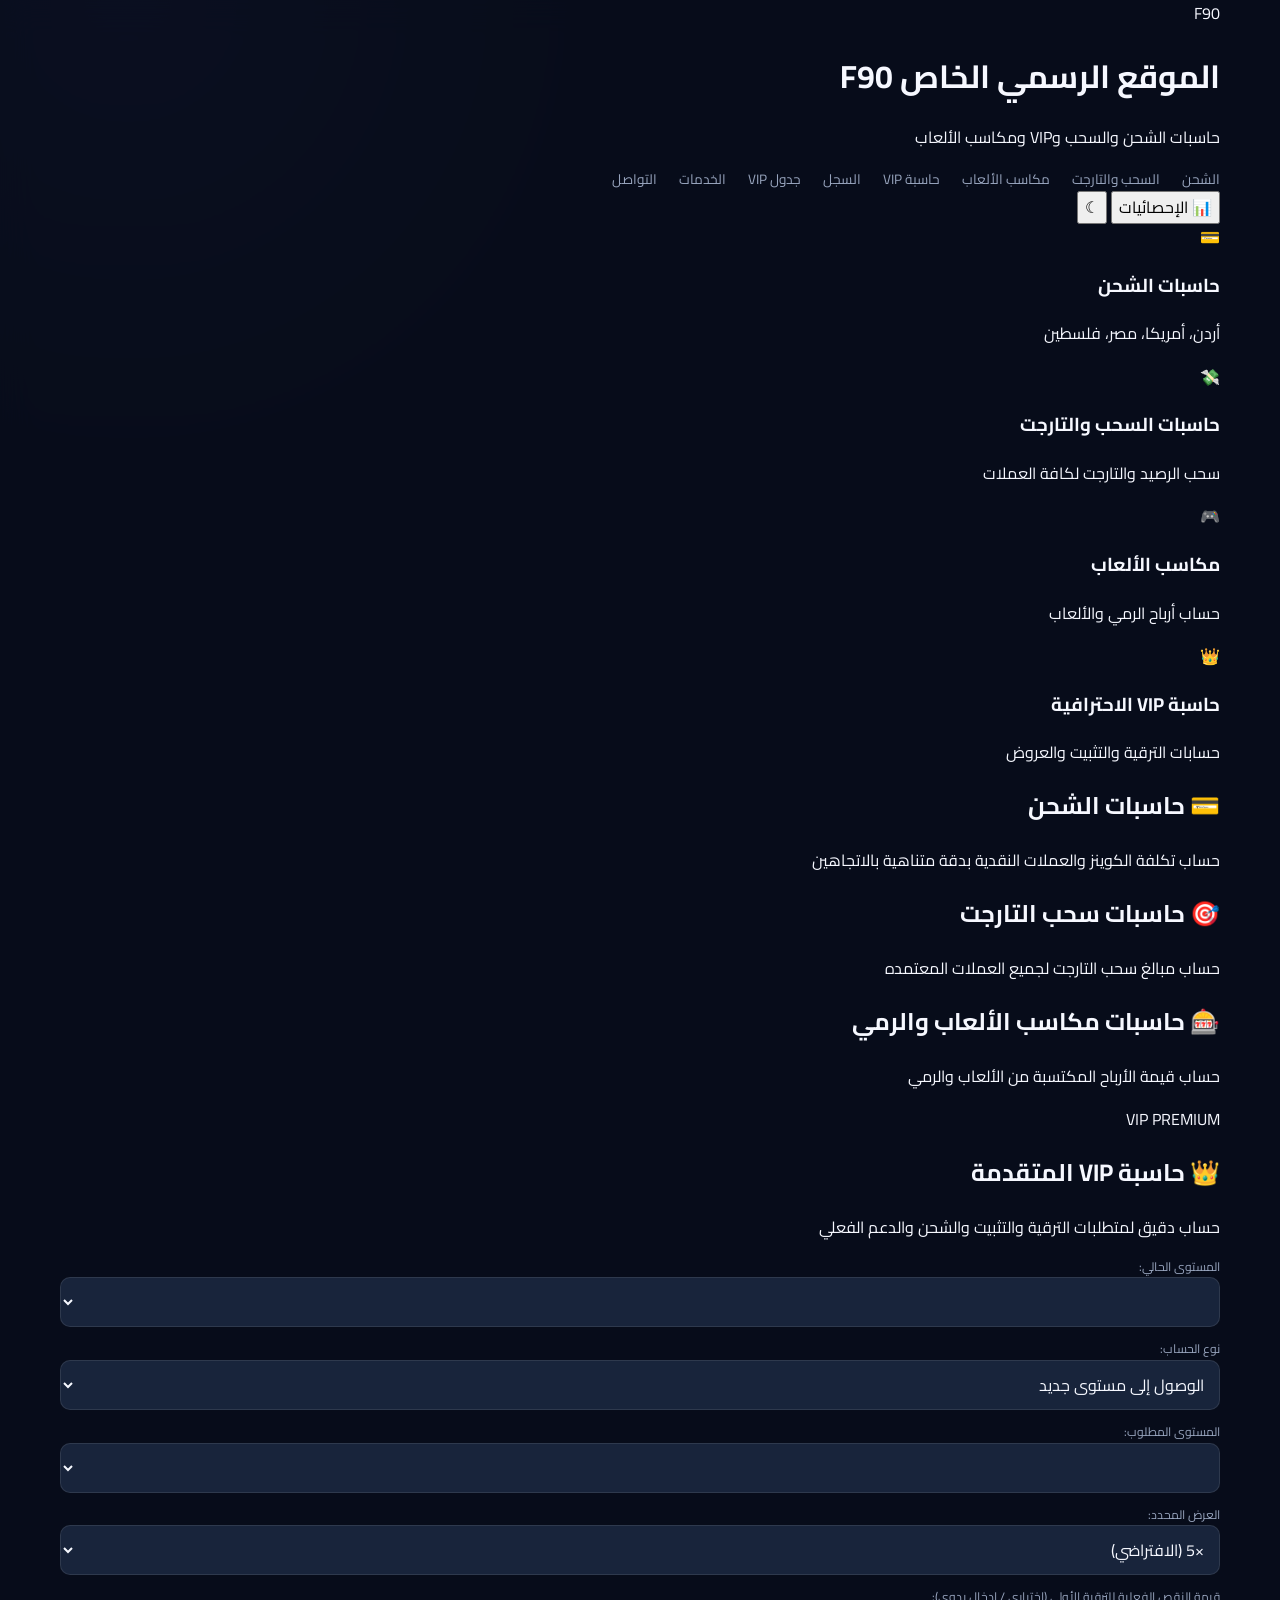
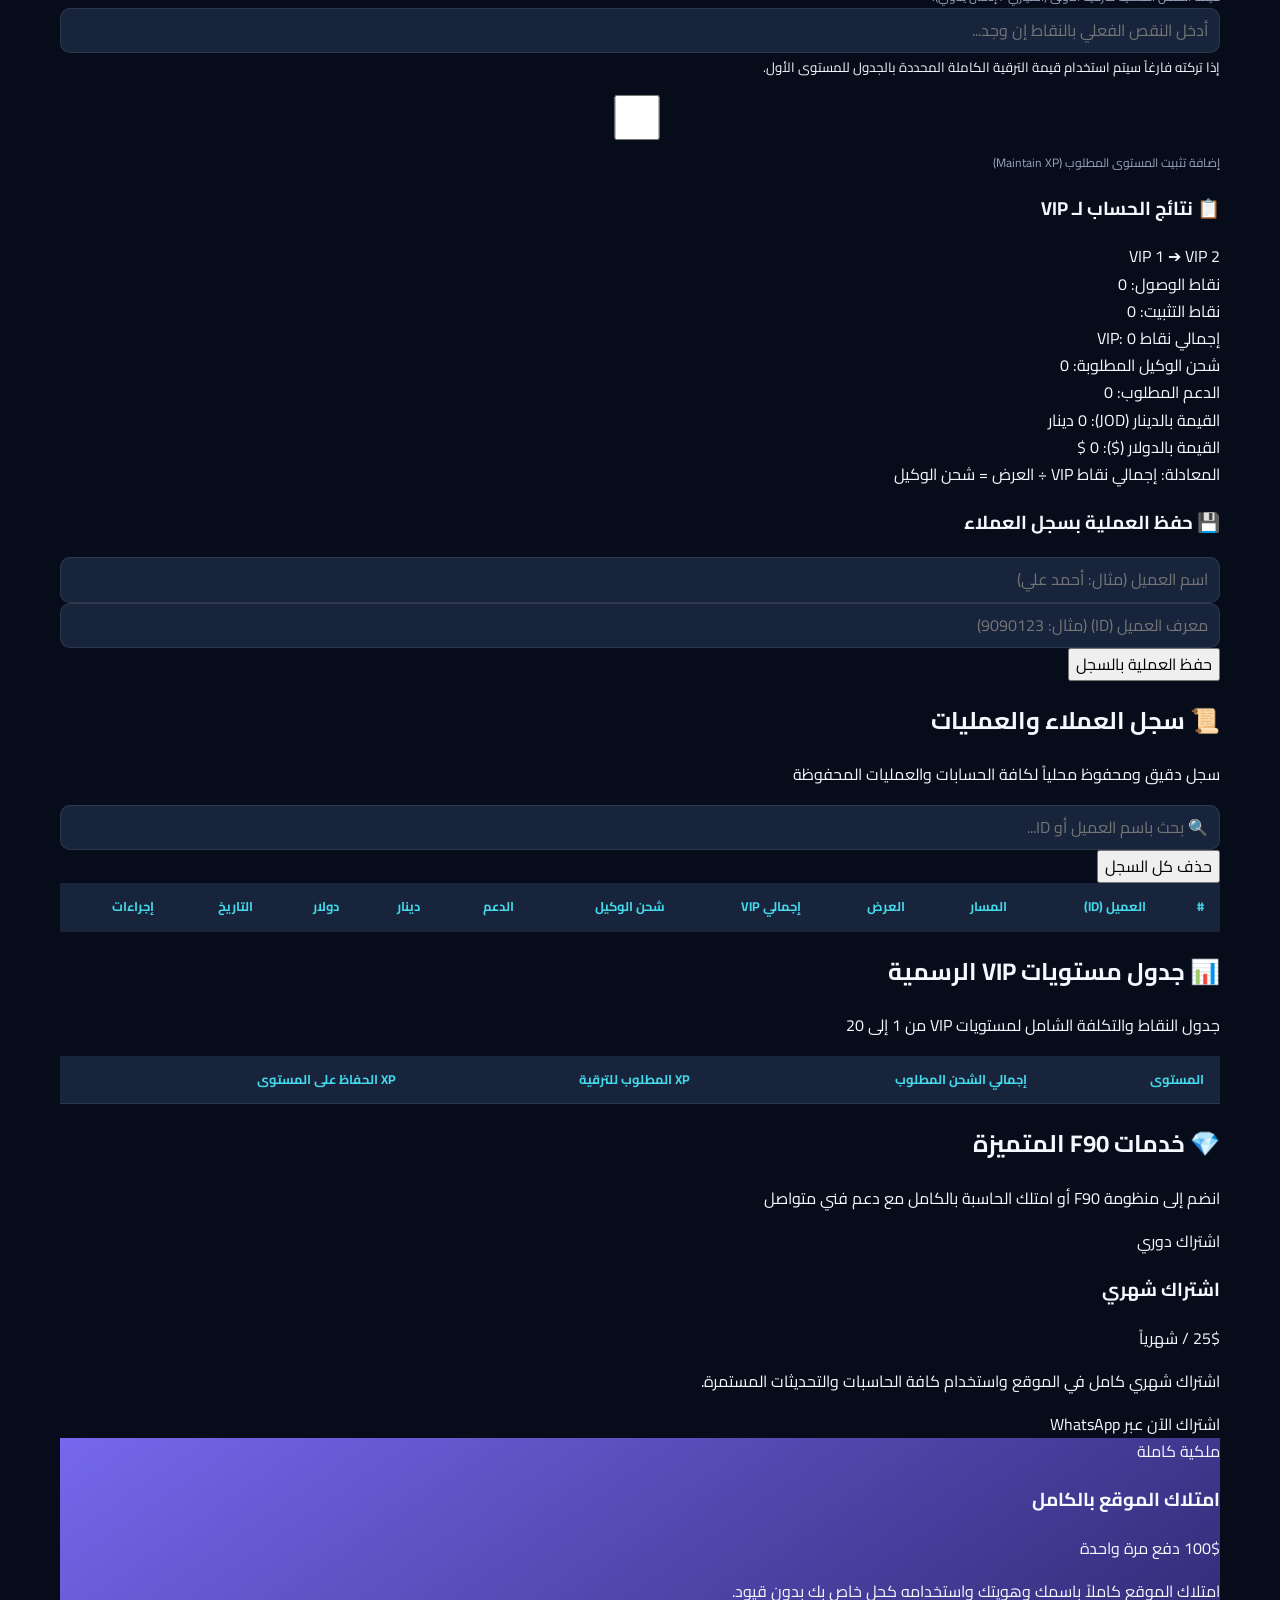
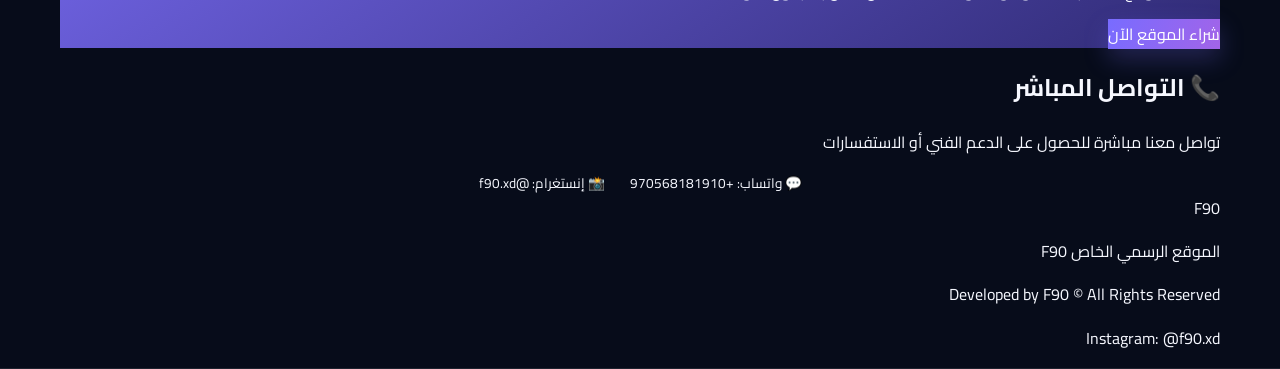
==== commit ad64bfaf: "Rename index_html.html to index.html" ====
--- a/index.html
+++ b/index.html
@@ -1,112 +1,391 @@
-<!doctype html>
-<html lang="ar" dir="rtl">
+<!DOCTYPE html>
+<html lang="ar" dir="rtl" data-theme="dark">
 <head>
-<meta charset="utf-8">
-<meta name="viewport" content="width=device-width,initial-scale=1">
-<meta name="description" content="F90 — الموقع الرسمي الخاص F90">
-<title>F90 — الموقع الرسمي الخاص F90</title>
-<link rel="stylesheet" href="style.css">
+    <meta charset="UTF-8">
+    <meta name="viewport" content="width=device-width, initial-scale=1.0">
+    <title>F90 | الحاسبات المالية وشحن وVIP</title>
+    <link rel="stylesheet" href="style.css">
 </head>
 <body>
-<div class="flag"></div>
-
-<header>
-  <div class="container nav">
-    <a class="brand" href="#top"><span class="logo-mark">F</span><span><b>F90</b><small>F90 DIGITAL SERVICES</small></span></a>
-    <nav>
-      <a href="#calculators">الحاسبات</a>
-      <a href="#vip">VIP</a>
-      <a href="#history">السجل</a>
-      <a href="#contact">التواصل</a>
+
+    <!-- Palestine Ribbon Top -->
+    <div class="palestine-ribbon-top" aria-hidden="true"></div>
+
+    <!-- Sticky Header Navigation -->
+    <header class="main-header">
+        <div class="container header-container">
+            <div class="logo-wrapper">
+                <a href="#home" class="f90-logo" aria-label="F90 الصفحة الرئيسية">
+                    <span class="logo-badge">F90</span>
+                    <span class="logo-glow"></span>
+                </a>
+                <div class="brand-titles">
+                    <h1 class="main-title">الموقع الرسمي الخاص F90</h1>
+                    <p class="sub-title">حاسبات الشحن والسحب وVIP ومكاسب الألعاب</p>
+                </div>
+            </div>
+
+            <nav class="nav-menu" id="navMenu">
+                <a href="#shipping" class="nav-link">الشحن</a>
+                <a href="#withdrawal" class="nav-link">السحب والتارجت</a>
+                <a href="#games" class="nav-link">مكاسب الألعاب</a>
+                <a href="#vip" class="nav-link">حاسبة VIP</a>
+                <a href="#history" class="nav-link">السجل</a>
+                <a href="#vip-table" class="nav-link">جدول VIP</a>
+                <a href="#services" class="nav-link">الخدمات</a>
+                <a href="#contact" class="nav-link">التواصل</a>
+            </nav>
+
+            <div class="header-actions">
+                <button id="statsToggleBtn" class="action-btn stats-btn" title="لوحة الإحصائيات" aria-label="فتح لوحة الإحصائيات">
+                    📊 <span class="btn-text">الإحصائيات</span>
+                </button>
+                <button id="themeToggleBtn" class="action-btn theme-btn" aria-label="تغيير الثيم">
+                    <span class="theme-icon">☾</span>
+                </button>
+            </div>
+        </div>
     </nav>
-    <button class="theme" id="themeToggle" type="button">☾ الوضع</button>
-  </div>
-</header>
-
-<main id="top">
-<section class="hero container">
-  <div>
-    <span class="eyebrow">F90 CALCULATORS</span>
-    <h1>الموقع الرسمي الخاص <em>F90</em></h1>
-    <p>منصة احترافية لحسابات الشحن والسحب ومكاسب الألعاب ونظام VIP.</p>
-    <a class="btn primary" href="#calculators">ابدأ الحساب</a>
-  </div>
-  <div class="orb"><strong>F90</strong><small>CALCULATORS</small></div>
-</section>
-
-<section id="calculators" class="section container">
-  <div class="heading"><div><span class="eyebrow">01 / CALCULATORS</span><h2>حاسبات العملات</h2></div><p>12 حاسبة مستقلة ودقيقة</p></div>
-  <div class="tabs">
-    <button class="tab active" data-type="shipping">حاسبات الشحن</button>
-    <button class="tab" data-type="target">سحب التارجت</button>
-    <button class="tab" data-type="games">مكاسب الألعاب</button>
-  </div>
-  <div class="currencies">
-    <button class="currency active" data-currency="JOD">JOD</button>
-    <button class="currency" data-currency="USD">USD</button>
-    <button class="currency" data-currency="EGP">EGP</button>
-    <button class="currency" data-currency="ILS">ILS</button>
-  </div>
-  <div id="calculatorGrid" class="grid"></div>
-</section>
-
-<section id="vip" class="section muted">
-<div class="container">
-  <div class="heading"><div><span class="eyebrow">02 / VIP SYSTEM</span><h2>حاسبة VIP</h2></div></div>
-  <div class="vip-layout">
-    <div class="panel">
-      <div class="form-grid">
-        <label>المستوى الحالي<select id="currentVip"></select></label>
-        <label>المستوى المطلوب<select id="targetVip"></select></label>
-        <label>نوع العملية<select id="vipMode"><option value="reach">الوصول إلى مستوى</option><option value="lock">تثبيت المستوى المطلوب</option><option value="both">الوصول + التثبيت</option></select></label>
-        <label>العرض<select id="multiplier"></select></label>
-        <label>معدل الدعم لكل مليون<input id="supportRate" type="number" value="1" min="0" step="any"></label>
-      </div>
-      <button class="btn primary full" id="calculateVip" type="button">احسب النتيجة</button>
+
+    <!-- Modal Statistics Dashboard -->
+    <div id="statsModal" class="modal-overlay hidden">
+        <div class="modal-content glass-card">
+            <div class="modal-header">
+                <h2>📊 لوحة الإحصائيات العامة</h2>
+                <button id="closeStatsBtn" class="close-btn">&times;</button>
+            </div>
+            <div class="stats-grid">
+                <div class="stat-card">
+                    <span class="stat-title">إجمالي العمليات</span>
+                    <span class="stat-value" id="statTotalOps">0</span>
+                </div>
+                <div class="stat-card">
+                    <span class="stat-title">إجمالي العملاء</span>
+                    <span class="stat-value" id="statTotalClients">0</span>
+                </div>
+                <div class="stat-card">
+                    <span class="stat-title">إجمالي الشحن (كوينز)</span>
+                    <span class="stat-value" id="statTotalShipping">0</span>
+                </div>
+                <div class="stat-card">
+                    <span class="stat-title">إجمالي الدعم المطلوب</span>
+                    <span class="stat-value" id="statTotalSupport">0</span>
+                </div>
+                <div class="stat-card">
+                    <span class="stat-title">إجمالي نقاط VIP</span>
+                    <span class="stat-value" id="statTotalVipXp">0</span>
+                </div>
+                <div class="stat-card">
+                    <span class="stat-title">إجمالي المبلغ (JOD)</span>
+                    <span class="stat-value" id="statTotalJod">0</span>
+                </div>
+                <div class="stat-card">
+                    <span class="stat-title">إجمالي المبلغ ($)</span>
+                    <span class="stat-value" id="statTotalUsd">0</span>
+                </div>
+                <div class="stat-card">
+                    <span class="stat-title">أعلى مستوى VIP مستهدف</span>
+                    <span class="stat-value" id="statMaxVip">VIP 0</span>
+                </div>
+            </div>
+        </div>
     </div>
-    <div class="panel">
-      <div id="vipResults" class="metrics"></div>
-      <div id="vipFormula" class="formula">أدخل البيانات لعرض المعادلة.</div>
-      <button class="btn full" id="copyVip" type="button">نسخ النتيجة</button>
-    </div>
-  </div>
-</div>
-</section>
-
-<section class="section container">
-  <div class="heading"><div><span class="eyebrow">03 / VIP TABLE</span><h2>جدول VIP</h2></div><input id="vipSearch" class="search" placeholder="ابحث عن مستوى"></div>
-  <div class="table-wrap"><table><thead><tr><th>المستوى</th><th>إجمالي الشحن</th><th>XP للترقية</th><th>XP للحفاظ</th></tr></thead><tbody id="vipTable"></tbody></table></div>
-</section>
-
-<section id="history" class="section muted">
-<div class="container">
-  <div class="heading"><div><span class="eyebrow">04 / LOCAL HISTORY</span><h2>سجل العملاء</h2></div><button id="statsToggle" class="btn" type="button">الإحصائيات</button></div>
-  <div id="stats" class="stats hidden"></div>
-  <div class="panel history-form">
-    <div class="form-grid"><label>اسم العميل<input id="clientName" placeholder="اسم العميل"></label><label>ID الحساب<input id="clientId" placeholder="ID الحساب"></label></div>
-    <button id="saveOperation" class="btn primary" type="button">حفظ العملية</button>
-  </div>
-  <input id="historySearch" class="search wide" placeholder="البحث باسم العميل أو ID">
-  <div id="historyList"></div>
-  <button id="clearHistory" class="btn danger" type="button">حذف كل السجل</button>
-</div>
-</section>
-
-<section id="contact" class="contact section">
-<div class="container">
-  <div class="center"><span class="eyebrow">05 / F90 DIGITAL SERVICES</span><h2>خدمات رقمية بهوية مختلفة</h2></div>
-  <div class="plans">
-    <article class="plan"><span>اشتراك شهري</span><strong>25<small>$</small></strong><p>اشتراك شهري في الموقع.</p><a class="btn primary full" target="_blank" href="https://wa.me/970568181910?text=مرحباً، أريد الاشتراك الشهري في F90">اشترك الآن</a></article>
-    <article class="plan featured"><span>امتلاك الموقع</span><strong>100<small>$</small></strong><p>امتلاك الموقع بالكامل.</p><a class="btn light full" target="_blank" href="https://wa.me/970568181910?text=مرحباً، أريد شراء موقع F90">شراء الموقع</a></article>
-  </div>
-  <div class="contact-links"><a target="_blank" href="https://wa.me/970568181910">WhatsApp: +970568181910</a><a target="_blank" href="https://instagram.com/f90.xd">Instagram: @f90.xd</a></div>
-</div>
-</section>
-</main>
-
-<div id="toast"></div>
-<div class="flag"></div>
-<footer><div class="container footer"><b>F90</b><span>الموقع الرسمي الخاص F90</span><span>F90 Digital Services</span><span>@f90.xd · +970568181910</span></div></footer>
-<script src="script.js"></script>
+
+    <main class="container main-content" id="home">
+
+        <!-- Navigation Quick Cards -->
+        <section class="section-block">
+            <div class="quick-nav-grid">
+                <a href="#shipping" class="quick-card">
+                    <span class="quick-icon">💳</span>
+                    <h3>حاسبات الشحن</h3>
+                    <p>أردن، أمريكا، مصر، فلسطين</p>
+                </a>
+                <a href="#withdrawal" class="quick-card">
+                    <span class="quick-icon">💸</span>
+                    <h3>حاسبات السحب والتارجت</h3>
+                    <p>سحب الرصيد والتارجت لكافة العملات</p>
+                </a>
+                <a href="#games" class="quick-card">
+                    <span class="quick-icon">🎮</span>
+                    <h3>مكاسب الألعاب</h3>
+                    <p>حساب أرباح الرمي والألعاب</p>
+                </a>
+                <a href="#vip" class="quick-card highlight-card">
+                    <span class="quick-icon">👑</span>
+                    <h3>حاسبة VIP الاحترافية</h3>
+                    <p>حسابات الترقية والتثبيت والعروض</p>
+                </a>
+            </div>
+        </section>
+
+        <!-- Section 1: Shipping Calculators -->
+        <section id="shipping" class="section-block">
+            <div class="section-title-wrap">
+                <h2 class="section-title"><span class="title-icon">💳</span> حاسبات الشحن</h2>
+                <p class="section-desc">حساب تكلفة الكوينز والعملات النقدية بدقة متناهية بالاتجاهين</p>
+            </div>
+            <div class="calculators-grid" id="shippingGrid"></div>
+        </section>
+
+        <!-- Section 2: Withdrawal & Target Calculators -->
+        <section id="withdrawal" class="section-block">
+            <div class="section-title-wrap">
+                <h2 class="section-title"><span class="title-icon">🎯</span> حاسبات سحب التارجت</h2>
+                <p class="section-desc">حساب مبالغ سحب التارجت لجميع العملات المعتمده</p>
+            </div>
+            <div class="calculators-grid" id="withdrawalGrid"></div>
+        </section>
+
+        <!-- Section 3: Games Earnings Calculators -->
+        <section id="games" class="section-block">
+            <div class="section-title-wrap">
+                <h2 class="section-title"><span class="title-icon">🎰</span> حاسبات مكاسب الألعاب والرمي</h2>
+                <p class="section-desc">حساب قيمة الأرباح المكتسبة من الألعاب والرمي</p>
+            </div>
+            <div class="calculators-grid" id="gamesGrid"></div>
+        </section>
+
+        <!-- Section 4: Premium VIP Calculator -->
+        <section id="vip" class="section-block">
+            <div class="vip-calculator-card glass-card">
+                <div class="vip-card-header">
+                    <div class="vip-badge">VIP PREMIUM</div>
+                    <h2>👑 حاسبة VIP المتقدمة</h2>
+                    <p>حساب دقيق لمتطلبات الترقية والتثبيت والشحن والدعم الفعلي</p>
+                </div>
+
+                <div class="vip-form-grid">
+                    <div class="form-group">
+                        <label for="vipCurrentLevel">المستوى الحالي:</label>
+                        <select id="vipCurrentLevel" class="vip-select"></select>
+                    </div>
+
+                    <div class="form-group">
+                        <label for="vipCalcMode">نوع الحساب:</label>
+                        <select id="vipCalcMode" class="vip-select">
+                            <option value="reach">الوصول إلى مستوى جديد</option>
+                            <option value="maintain_current">تثبيت المستوى الحالي فقط</option>
+                        </select>
+                    </div>
+
+                    <div class="form-group" id="targetLevelGroup">
+                        <label for="vipTargetLevel">المستوى المطلوب:</label>
+                        <select id="vipTargetLevel" class="vip-select"></select>
+                    </div>
+
+                    <div class="form-group">
+                        <label for="vipOffer">العرض المحدد:</label>
+                        <select id="vipOffer" class="vip-select">
+                            <option value="1">×1</option>
+                            <option value="2">×2</option>
+                            <option value="3">×3</option>
+                            <option value="4">×4</option>
+                            <option value="5" selected>×5 (الافتراضي)</option>
+                            <option value="6">×6</option>
+                            <option value="7">×7</option>
+                            <option value="8">×8</option>
+                            <option value="9">×9</option>
+                            <option value="10">×10</option>
+                        </select>
+                    </div>
+
+                    <div class="form-group full-width" id="manualXpGroup">
+                        <label for="vipManualDeficit">قيمة النقص الفعلية للترقية الأولى (اختياري / إدخال يدوي):</label>
+                        <input type="number" id="vipManualDeficit" placeholder="أدخل النقص الفعلي بالنقاط إن وجد..." min="0">
+                        <small class="field-hint">إذا تركته فارغاً سيتم استخدام قيمة الترقية الكاملة المحددة بالجدول للمستوى الأول.</small>
+                    </div>
+
+                    <div class="form-group full-width" id="maintainTargetGroup">
+                        <label class="switch-label">
+                            <input type="checkbox" id="vipMaintainTargetSwitch">
+                            <span class="slider"></span>
+                            <span class="switch-text">إضافة تثبيت المستوى المطلوب (Maintain XP)</span>
+                        </label>
+                    </div>
+                </div>
+
+                <!-- Live Results Display -->
+                <div class="vip-results-box">
+                    <div class="results-header">
+                        <h3>📋 نتائج الحساب لـ VIP</h3>
+                        <span class="route-display" id="vipRouteDisplay">VIP 1 ➔ VIP 2</span>
+                    </div>
+
+                    <div class="results-grid">
+                        <div class="res-item">
+                            <span class="res-label">نقاط الوصول:</span>
+                            <span class="res-value" id="resReachXp">0</span>
+                        </div>
+                        <div class="res-item">
+                            <span class="res-label">نقاط التثبيت:</span>
+                            <span class="res-value" id="resMaintainXp">0</span>
+                        </div>
+                        <div class="res-item highlight-item">
+                            <span class="res-label">إجمالي نقاط VIP:</span>
+                            <span class="res-value" id="resTotalVipXp">0</span>
+                        </div>
+                        <div class="res-item highlight-item primary-res">
+                            <span class="res-label">شحن الوكيل المطلوبة:</span>
+                            <span class="res-value" id="resAgentCoins">0</span>
+                        </div>
+                        <div class="res-item">
+                            <span class="res-label">الدعم المطلوب:</span>
+                            <span class="res-value" id="resSupportNeeded">0</span>
+                        </div>
+                        <div class="res-item currency-item">
+                            <span class="res-label">القيمة بالدينار (JOD):</span>
+                            <span class="res-value" id="resCostJod">0 دينار</span>
+                        </div>
+                        <div class="res-item currency-item">
+                            <span class="res-label">القيمة بالدولار ($):</span>
+                            <span class="res-value" id="resCostUsd">0 $</span>
+                        </div>
+                    </div>
+
+                    <div class="formula-explain" id="vipFormulaExplain">
+                        المعادلة: إجمالي نقاط VIP ÷ العرض = شحن الوكيل
+                    </div>
+                </div>
+
+                <!-- Client Details & Save Action -->
+                <div class="vip-save-section">
+                    <h3>💾 حفظ العملية بسجل العملاء</h3>
+                    <div class="save-form-grid">
+                        <input type="text" id="clientNameInput" placeholder="اسم العميل (مثال: أحمد علي)">
+                        <input type="text" id="clientIdInput" placeholder="معرف العميل (ID) (مثال: 9090123)">
+                        <button id="saveVipOperationBtn" class="action-btn save-btn">حفظ العملية بالسجل</button>
+                    </div>
+                </div>
+            </div>
+        </section>
+
+        <!-- Section 5: Operation History -->
+        <section id="history" class="section-block">
+            <div class="section-title-wrap">
+                <h2 class="section-title"><span class="title-icon">📜</span> سجل العملاء والعمليات</h2>
+                <p class="section-desc">سجل دقيق ومحفوظ محلياً لكافة الحسابات والعمليات المحفوظة</p>
+            </div>
+
+            <div class="history-card glass-card">
+                <div class="history-controls">
+                    <input type="text" id="historySearchInput" placeholder="🔍 بحث باسم العميل أو ID...">
+                    <button id="clearAllHistoryBtn" class="action-btn danger-btn">حذف كل السجل</button>
+                </div>
+
+                <div class="table-responsive">
+                    <table class="data-table" id="historyTable">
+                        <thead>
+                            <tr>
+                                <th>#</th>
+                                <th>العميل (ID)</th>
+                                <th>المسار</th>
+                                <th>العرض</th>
+                                <th>إجمالي VIP</th>
+                                <th>شحن الوكيل</th>
+                                <th>الدعم</th>
+                                <th>دينار</th>
+                                <th>دولار</th>
+                                <th>التاريخ</th>
+                                <th>إجراءات</th>
+                            </tr>
+                        </thead>
+                        <tbody id="historyTableBody">
+                            <!-- Populated dynamically -->
+                        </tbody>
+                    </table>
+                </div>
+            </div>
+        </section>
+
+        <!-- Section 6: Official VIP Levels Table -->
+        <section id="vip-table" class="section-block">
+            <div class="section-title-wrap">
+                <h2 class="section-title"><span class="title-icon">📊</span> جدول مستويات VIP الرسمية</h2>
+                <p class="section-desc">جدول النقاط والتكلفة الشامل لمستويات VIP من 1 إلى 20</p>
+            </div>
+
+            <div class="vip-table-card glass-card">
+                <div class="table-responsive">
+                    <table class="data-table vip-official-table">
+                        <thead>
+                            <tr>
+                                <th>المستوى</th>
+                                <th>إجمالي الشحن المطلوب</th>
+                                <th>XP المطلوب للترقية</th>
+                                <th>XP الحفاظ على المستوى</th>
+                            </tr>
+                        </thead>
+                        <tbody id="officialVipTableBody">
+                            <!-- Populated dynamically -->
+                        </tbody>
+                    </table>
+                </div>
+            </div>
+        </section>
+
+        <!-- Section 7: Services & Subscriptions -->
+        <section id="services" class="section-block">
+            <div class="section-title-wrap">
+                <h2 class="section-title"><span class="title-icon">💎</span> خدمات F90 المتميزة</h2>
+                <p class="section-desc">انضم إلى منظومة F90 أو امتلك الحاسبة بالكامل مع دعم فني متواصل</p>
+            </div>
+
+            <div class="services-grid">
+                <div class="service-card glass-card">
+                    <div class="service-badge">اشتراك دوري</div>
+                    <h3>اشتراك شهري</h3>
+                    <div class="service-price">25$ <span class="period">/ شهرياً</span></div>
+                    <p class="service-desc">اشتراك شهري كامل في الموقع واستخدام كافة الحاسبات والتحديثات المستمرة.</p>
+                    <a href="https://wa.me/970568181910?text=أريد%20الاشتراك%20الشهري%20في%20موقع%20F90" target="_blank" rel="noopener" class="action-btn service-btn">اشتراك الآن عبر WhatsApp</a>
+                </div>
+
+                <div class="service-card glass-card featured">
+                    <div class="service-badge vip-badge">ملكية كاملة</div>
+                    <h3>امتلاك الموقع بالكامل</h3>
+                    <div class="service-price">100$ <span class="period">دفع مرة واحدة</span></div>
+                    <p class="service-desc">امتلاك الموقع كاملاً باسمك وهويتك واستخدامه كحل خاص بك بدون قيود.</p>
+                    <a href="https://wa.me/970568181910?text=أريد%20شراء%20وملكية%20موقع%20F90%20بالكامل" target="_blank" rel="noopener" class="action-btn service-btn primary">شراء الموقع الآن</a>
+                </div>
+            </div>
+        </section>
+
+        <!-- Section 8: Direct Contact -->
+        <section id="contact" class="section-block">
+            <div class="section-title-wrap">
+                <h2 class="section-title"><span class="title-icon">📞</span> التواصل المباشر</h2>
+                <p class="section-desc">تواصل معنا مباشرة للحصول على الدعم الفني أو الاستفسارات</p>
+            </div>
+
+            <div class="contact-card glass-card">
+                <div class="contact-links">
+                    <a href="https://wa.me/970568181910" target="_blank" rel="noopener" class="contact-btn whatsapp-btn">
+                        <span class="btn-icon">💬</span>
+                        <span class="btn-label">واتساب: +970568181910</span>
+                    </a>
+                    <a href="https://instagram.com/f90.xd" target="_blank" rel="noopener" class="contact-btn instagram-btn">
+                        <span class="btn-icon">📸</span>
+                        <span class="btn-label">إنستغرام: @f90.xd</span>
+                    </a>
+                </div>
+            </div>
+        </section>
+
+    </main>
+
+    <!-- Main Footer -->
+    <footer class="main-footer">
+        <div class="container footer-container">
+            <div class="footer-logo">F90</div>
+            <p class="footer-title">الموقع الرسمي الخاص F90</p>
+            <p class="footer-copy">Developed by F90 &copy; All Rights Reserved</p>
+            <p class="footer-insta"><a href="https://instagram.com/f90.xd" target="_blank" rel="noopener">Instagram: @f90.xd</a></p>
+        </div>
+    </footer>
+
+    <!-- Palestine Ribbon Bottom -->
+    <div class="palestine-ribbon-bottom" aria-hidden="true"></div>
+
+    <script src="script.js"></script>
 </body>
 </html>
--- a/style.css
+++ b/style.css
@@ -1,193 +1,35 @@
-@import url('https://fonts.googleapis.com/css2?family=Cairo:wght@400;500;600;700;800&display=swap');
+@import url('https://fonts.googleapis.com/css2?family=Cairo:wght@400;600;700;800&display=swap');
 
-:root {
-  --bg:#080c18;
-  --surface:#11182a;
-  --surface-2:#172139;
-  --text:#f5f7ff;
-  --muted:#9ba7bf;
-  --line:rgba(255,255,255,.1);
-  --primary:#7c6cff;
-  --primary-2:#a56cff;
-  --cyan:#42d9ed;
-  --danger:#ee6975;
-  --shadow:0 22px 70px rgba(0,0,0,.27);
-  --radius:22px;
-}
-
-body.light {
-  --bg:#f2f5fb;
-  --surface:#ffffff;
-  --surface-2:#edf1fa;
-  --text:#182033;
-  --muted:#647089;
-  --line:rgba(20,35,70,.12);
-  --primary:#5c4ee5;
-  --primary-2:#8b51df;
-  --shadow:0 18px 55px rgba(48,61,100,.12);
-}
-
-* { box-sizing:border-box; }
-html { scroll-behavior:smooth; }
-body {
-  margin:0;
-  background:
-    radial-gradient(circle at 8% 8%, rgba(124,108,255,.15), transparent 28rem),
-    radial-gradient(circle at 92% 30%, rgba(66,217,237,.08), transparent 25rem),
-    var(--bg);
-  color:var(--text);
-  font-family:"Cairo",Tahoma,sans-serif;
-  line-height:1.7;
-  overflow-x:hidden;
-}
-a { color:inherit; text-decoration:none; }
-button,input,select { font:inherit; }
-button,a { -webkit-tap-highlight-color:transparent; }
-.container { width:min(1160px,calc(100% - 32px)); margin:auto; }
-
-.flag-strip {
-  height:5px;
-  background:linear-gradient(to bottom,#111 0 25%,#fff 25% 50%,#16834a 50% 75%,#d73545 75%);
-  background-size:100% 20px;
-  animation:flagMove 8s linear infinite;
-}
-@keyframes flagMove { to { background-position:0 20px; } }
-
-.site-header {
-  position:sticky; top:0; z-index:20;
-  background:color-mix(in srgb,var(--bg) 82%,transparent);
-  backdrop-filter:blur(18px);
-  border-bottom:1px solid var(--line);
-}
-.nav-wrap { min-height:76px; display:flex; align-items:center; justify-content:space-between; gap:20px; }
-.brand { display:flex; align-items:center; gap:11px; flex-shrink:0; }
-.brand b { display:block; font-size:1.65rem; letter-spacing:2px; line-height:1; }
-.brand small { display:block; color:var(--muted); font-size:.55rem; letter-spacing:1.3px; }
-.brand-mark { display:flex; gap:3px; transform:skew(-17deg); }
-.brand-mark i { display:block; width:5px; height:25px; border-radius:4px; background:var(--primary); }
-.brand-mark i:nth-child(2) { height:34px; background:var(--cyan); }
-.brand-mark i:nth-child(3) { height:19px; background:var(--primary-2); }
-.main-nav { display:flex; gap:22px; color:var(--muted); font-size:.87rem; }
-.main-nav a:hover { color:var(--text); }
-.theme-toggle,.btn {
-  border:1px solid var(--line); cursor:pointer; transition:.25s ease;
-}
-.theme-toggle { background:var(--surface); color:var(--text); border-radius:12px; padding:8px 12px; display:flex; gap:6px; align-items:center; }
-.theme-toggle:hover,.btn:hover { transform:translateY(-2px); }
-
-.hero { min-height:550px; display:grid; grid-template-columns:1.1fr .9fr; align-items:center; gap:50px; }
-.eyebrow { color:var(--cyan); letter-spacing:1.5px; font-size:.75rem; font-weight:700; text-transform:uppercase; }
-.hero h1 { font-size:clamp(2.2rem,5vw,4.7rem); line-height:1.2; margin:18px 0; letter-spacing:-2px; }
-.hero h1 em { color:var(--primary-2); font-style:normal; }
-.hero p { max-width:570px; color:var(--muted); font-size:1.08rem; }
-.hero-actions,.heading-actions { display:flex; gap:12px; flex-wrap:wrap; margin-top:28px; }
-.btn { display:inline-flex; align-items:center; justify-content:center; min-height:44px; padding:9px 18px; border-radius:12px; font-weight:700; color:var(--text); }
-.btn-primary { color:#fff; border:0; background:linear-gradient(110deg,var(--primary),var(--primary-2)); box-shadow:0 10px 25px rgba(124,108,255,.25); }
-.btn-ghost { background:var(--surface); }
-.btn-light { background:#fff; color:#30266e; border:0; }
-.btn-danger { color:#ff9ba3; background:rgba(238,105,117,.1); }
-.full { width:100%; margin-top:16px; }
-
-.hero-orbit { min-height:360px; position:relative; display:grid; place-items:center; }
-.orbit-core {
-  width:190px; height:190px; border-radius:50%; display:grid; place-content:center; text-align:center;
-  background:linear-gradient(145deg,var(--primary),#302866 70%);
-  box-shadow:0 0 0 16px rgba(124,108,255,.08),0 0 70px rgba(124,108,255,.4);
-}
-.orbit-core strong { font-size:3.5rem; letter-spacing:5px; line-height:1; }
-.orbit-core span { font-size:.6rem; letter-spacing:2px; color:#d6d2ff; }
-.orbit-ring { position:absolute; border:1px solid rgba(124,108,255,.35); border-radius:50%; transform:rotate(-25deg); }
-.ring-one { width:330px; height:190px; }
-.ring-two { width:260px; height:340px; border-color:rgba(66,217,237,.22); transform:rotate(40deg); }
-.orbit-label { position:absolute; padding:5px 10px; background:var(--surface); border:1px solid var(--line); border-radius:20px; font-size:.7rem; }
-.label-one { top:20%; right:8%; }.label-two { bottom:18%; left:3%; }.label-three { bottom:6%; right:28%; }
-
-.section { padding:86px 0; }
-.section-muted { background:color-mix(in srgb,var(--surface) 35%,transparent); border-block:1px solid var(--line); }
-.section-heading { display:flex; align-items:end; justify-content:space-between; gap:20px; margin-bottom:30px; }
-.section-heading h2 { margin:7px 0 0; font-size:clamp(1.65rem,3vw,2.5rem); }
-.section-heading p { color:var(--muted); margin:0; }
-.cards-grid { display:grid; grid-template-columns:repeat(3,1fr); gap:18px; }
-.calc-card,.panel,.plan-card { background:linear-gradient(145deg,var(--surface),color-mix(in srgb,var(--surface-2) 65%,transparent)); border:1px solid var(--line); border-radius:var(--radius); box-shadow:var(--shadow); }
-.calc-card { padding:22px; position:relative; overflow:hidden; }
-.calc-card:before { content:""; position:absolute; top:0; right:0; width:90px; height:90px; background:var(--primary); filter:blur(55px); opacity:.3; }
-.calc-card h3 { margin:0 0 5px; font-size:1.05rem; }
-.calc-card p { color:var(--muted); font-size:.8rem; margin:0 0 18px; }
-.card-top { display:flex; justify-content:space-between; align-items:start; }
-.card-icon,.icon-box { width:39px; height:39px; display:grid; place-items:center; border-radius:12px; background:rgba(124,108,255,.16); color:var(--cyan); }
-label { display:grid; gap:6px; color:var(--muted); font-size:.78rem; font-weight:600; margin-top:13px; }
-input,select {
-  width:100%; min-height:46px; border:1px solid var(--line); border-radius:11px;
-  background:var(--surface-2); color:var(--text); padding:8px 12px; outline:none;
-}
-input:focus,select:focus { border-color:var(--primary); box-shadow:0 0 0 3px rgba(124,108,255,.13); }
-.calc-actions { display:flex; gap:8px; margin-top:12px; }
-.calc-actions .btn { flex:1; font-size:.78rem; }
-.result-box { margin-top:15px; padding:15px; border-radius:14px; background:rgba(66,217,237,.07); border:1px solid rgba(66,217,237,.16); }
-.result-label { color:var(--muted); font-size:.7rem; }
-.result-value { display:block; color:var(--cyan); font-size:1.45rem; font-weight:800; direction:ltr; text-align:right; }
-.formula { color:var(--muted); font-size:.7rem; margin-top:5px; }
-
-.vip-layout { display:grid; grid-template-columns:1fr 1fr; gap:20px; }
-.panel { padding:25px; }
-.panel-title { display:flex; align-items:center; gap:12px; margin-bottom:18px; }
-.panel-title h3 { margin:0; }.panel-title small { color:var(--muted); }
-.icon-box.accent { background:rgba(66,217,237,.12); color:var(--cyan); }
-.form-grid { display:grid; grid-template-columns:repeat(2,1fr); gap:3px 14px; }
-.vip-note { color:var(--muted); background:rgba(124,108,255,.08); padding:10px; border-radius:10px; font-size:.72rem; margin-top:17px; }
-.metrics-grid { display:grid; grid-template-columns:repeat(2,1fr); gap:10px; }
-.metric { padding:12px; border:1px solid var(--line); border-radius:12px; }
-.metric small { color:var(--muted); display:block; font-size:.68rem; }.metric b { color:var(--cyan); direction:ltr; display:block; font-size:1rem; }
-.formula-box { background:var(--surface-2); border-radius:13px; padding:15px; margin-top:17px; color:var(--muted); font-size:.82rem; white-space:pre-line; direction:rtl; }
-
-.search-input { max-width:250px; }
-.wide-search { max-width:none; margin:18px 0; }
-.table-wrap { overflow-x:auto; border:1px solid var(--line); border-radius:18px; }
-table { width:100%; min-width:600px; border-collapse:collapse; text-align:right; }
-th,td { padding:14px 17px; border-bottom:1px solid var(--line); }
-th { color:var(--cyan); background:var(--surface-2); font-size:.8rem; }
-td { color:var(--muted); font-size:.82rem; } tr:last-child td { border:0; }
-
-.stats-panel { display:grid; grid-template-columns:repeat(4,1fr); gap:10px; margin-bottom:18px; }
-.stats-panel.is-hidden { display:none; }
-.stat-card { background:var(--surface); border:1px solid var(--line); border-radius:14px; padding:14px; }
-.stat-card small { color:var(--muted); display:block; }.stat-card b { font-size:1.15rem; color:var(--cyan); }
-.history-form { display:flex; align-items:end; gap:18px; }.history-form .form-grid { flex:1; }
-.history-list { display:grid; gap:12px; }
-.history-item { display:flex; justify-content:space-between; gap:15px; align-items:center; padding:15px 18px; background:var(--surface); border:1px solid var(--line); border-radius:15px; }
-.history-item p { margin:0; }.history-item small { color:var(--muted); }.history-item strong { color:var(--cyan); }
-.history-item .btn { min-height:35px; padding:5px 10px; font-size:.75rem; }
-
-.contact-section { background:linear-gradient(135deg,#17164a,#11182a 58%,#0a404b); }
-.contact-intro { text-align:center; }.contact-intro h2 { margin:10px 0 4px; font-size:2.3rem; }.contact-intro p { color:#b5c0d8; }
-.plans-grid { display:grid; grid-template-columns:repeat(2,1fr); gap:20px; max-width:760px; margin:35px auto; }
-.plan-card { padding:27px; position:relative; }.plan-card.featured { background:linear-gradient(145deg,#7468ee,#302c75); }
-.plan-tag { color:var(--cyan); font-size:.72rem; }.plan-card h3 { margin:12px 0 3px; }.plan-card strong { display:block; font-size:3rem; line-height:1.2; }.plan-card strong small { font-size:1.2rem; }.plan-card p { color:var(--muted); min-height:50px; font-size:.85rem; }.featured p { color:#d4d4ee; }
-.contact-links { display:flex; justify-content:center; gap:25px; flex-wrap:wrap; color:#d7ddf2; font-size:.85rem; }
-
-.site-footer { padding:28px 0; border-top:1px solid var(--line); }.footer-wrap { display:flex; justify-content:space-between; align-items:center; gap:20px; color:var(--muted); font-size:.8rem; }.footer-brand b { color:var(--text); }
-.toast { position:fixed; bottom:25px; right:25px; z-index:50; padding:11px 18px; background:var(--surface-2); border:1px solid var(--primary); border-radius:12px; opacity:0; transform:translateY(20px); pointer-events:none; transition:.3s; }.toast.show { opacity:1; transform:none; }
-
-@media (max-width:850px) {
-  .main-nav { display:none; }
-  .hero { grid-template-columns:1fr; text-align:center; padding-top:45px; }.hero p { margin-inline:auto; }.hero-actions { justify-content:center; }
-  .hero-orbit { min-height:300px; transform:scale(.85); }
-  .cards-grid { grid-template-columns:repeat(2,1fr); }
-  .vip-layout { grid-template-columns:1fr; }
-  .section-heading { align-items:start; flex-direction:column; }
-}
-@media (max-width:600px) {
-  .container { width:min(100% - 22px,1160px); }
-  .brand small { display:none; }.theme-toggle span:last-child { display:none; }
-  .theme-toggle { padding:10px 13px; }
-  .hero h1 { font-size:2.25rem; }.hero-orbit { transform:scale(.7); margin:-20px 0; }
-  .section { padding:60px 0; }.cards-grid,.plans-grid { grid-template-columns:1fr; }
-  .form-grid,.stats-panel { grid-template-columns:1fr 1fr; }
-  .history-form { display:block; }.history-form .btn { width:100%; margin-top:15px; }
-  .history-item { align-items:start; flex-direction:column; }.history-item .btn { width:100%; }
-  .footer-wrap { flex-direction:column; text-align:center; }
-}
-@media (max-width:390px) {
-  .form-grid,.stats-panel { grid-template-columns:1fr; }
-  .hero-actions .btn { width:100%; }
-}
+:root{--bg:#080d1b;--surface:#111a2d;--surface2:#18243b;--text:#f6f8ff;--muted:#98a5be;--line:#ffffff18;--primary:#786cff;--cyan:#43d9eb;--danger:#ed6875;--shadow:0 20px 60px #0004}
+body.light{--bg:#f2f5fb;--surface:#fff;--surface2:#edf1f8;--text:#172036;--muted:#66718a;--line:#18233a20;--primary:#594ee0;--shadow:0 18px 45px #34427018}
+*{box-sizing:border-box}
+html{scroll-behavior:smooth}
+body{margin:0;background:radial-gradient(circle at 10% 0,#786cff22,transparent 30rem),var(--bg);color:var(--text);font-family:Cairo,Tahoma,sans-serif;line-height:1.7;overflow-x:hidden}
+a{color:inherit;text-decoration:none}
+button,input,select{font:inherit}
+button{cursor:pointer}
+.container{width:min(1160px,calc(100% - 28px));margin:auto}
+.flag{height:5px;background:linear-gradient(#111 0 25%,#fff 25% 50%,#198348 50% 75%,#d93647 75%);background-size:100% 20px;animation:flag 7s linear infinite}
+@keyframes flag{to{background-position:0 20px}}
+header{position:sticky;top:0;z-index:10;background:#080d1bcc;backdrop-filter:blur(16px);border-bottom:1px solid var(--line)}
+body.light header{background:#f2f5fbdc}
+.nav{min-height:74px;display:flex;align-items:center;justify-content:space-between;gap:20px}
+.brand{display:flex;align-items:center;gap:10px}.brand b{font-size:1.6rem;letter-spacing:2px;display:block;line-height:1}.brand small{font-size:.55rem;color:var(--muted);letter-spacing:1px}
+.logo-mark{width:34px;height:34px;border-radius:10px;display:grid;place-items:center;color:white;font-weight:800;font-size:1.3rem;background:linear-gradient(135deg,var(--primary),var(--cyan))}
+nav{display:flex;gap:22px;color:var(--muted);font-size:.85rem}nav a:hover{color:var(--text)}
+.theme,.btn,.tab,.currency{border:1px solid var(--line);border-radius:11px;background:var(--surface);color:var(--text);padding:9px 16px;transition:.2s}
+.btn{display:inline-flex;align-items:center;justify-content:center;font-weight:700;min-height:43px}.btn:hover,.tab:hover,.currency:hover{transform:translateY(-2px)}
+.primary{background:linear-gradient(110deg,var(--primary),#a264e8);color:#fff;border:0;box-shadow:0 10px 25px #786cff40}.light{background:#fff;color:#30266e;border:0}.danger{color:#ff9ca3;background:#ed68751a}.full{width:100%;margin-top:16px}
+.hero{min-height:515px;display:grid;grid-template-columns:1.1fr .9fr;align-items:center;gap:40px}.eyebrow{color:var(--cyan);font-size:.72rem;letter-spacing:1.5px;font-weight:800}.hero h1{font-size:clamp(2.3rem,5vw,4.5rem);line-height:1.25;margin:15px 0}.hero h1 em{color:#a56cff;font-style:normal}.hero p{color:var(--muted);max-width:570px;font-size:1.05rem;margin-bottom:25px}
+.orb{margin:auto;width:230px;height:230px;border-radius:50%;display:grid;place-content:center;text-align:center;background:linear-gradient(145deg,var(--primary),#2c286c);box-shadow:0 0 0 20px #786cff12,0 0 80px #786cff66}.orb strong{font-size:4rem;letter-spacing:4px;line-height:1}.orb small{font-size:.6rem;letter-spacing:2px;color:#d8d5ff}
+.section{padding:75px 0}.muted{background:#ffffff05;border-block:1px solid var(--line)}.heading{display:flex;align-items:end;justify-content:space-between;gap:20px;margin-bottom:25px}.heading h2{margin:6px 0 0;font-size:clamp(1.7rem,3vw,2.5rem)}.heading p{color:var(--muted)}
+.tabs,.currencies{display:flex;gap:9px;flex-wrap:wrap;margin-bottom:16px}.tab.active,.currency.active{background:linear-gradient(110deg,var(--primary),#a264e8);color:#fff;border-color:transparent}.currency{min-width:70px;font-size:.8rem}
+.grid{display:grid;grid-template-columns:repeat(3,1fr);gap:18px}.calc-card,.panel,.plan{background:linear-gradient(145deg,var(--surface),var(--surface2));border:1px solid var(--line);border-radius:20px;padding:21px;box-shadow:var(--shadow)}.card-top{display:flex;justify-content:space-between;gap:10px}.card-top h3{margin:0;font-size:1rem}.card-top p{margin:2px 0 12px;color:var(--muted);font-size:.75rem}.card-icon{padding:7px 10px;height:max-content;border-radius:10px;background:#786cff25;color:var(--cyan);font-size:.75rem}
+label{display:grid;gap:5px;margin-top:12px;color:var(--muted);font-size:.76rem}input,select{width:100%;min-height:45px;padding:8px 11px;background:var(--surface2);border:1px solid var(--line);color:var(--text);border-radius:10px;outline:none}input:focus,select:focus{border-color:var(--primary)}.calc-actions{display:flex;gap:8px;margin-top:12px}.calc-actions .btn{flex:1;font-size:.75rem}.result{margin-top:14px;padding:13px;border-radius:13px;background:#43d9eb0d;border:1px solid #43d9eb25}.result small{color:var(--muted)}.result strong{display:block;color:var(--cyan);font-size:1.3rem;direction:ltr;text-align:right}.formula{white-space:pre-line;color:var(--muted);font-size:.72rem;margin-top:7px}.unavailable{margin-top:8px;color:#ffc978;background:#ffc97812;padding:8px;border-radius:8px;font-size:.7rem}
+.vip-layout{display:grid;grid-template-columns:1fr 1fr;gap:18px}.form-grid{display:grid;grid-template-columns:repeat(2,1fr);gap:3px 14px}.metrics{display:grid;grid-template-columns:repeat(2,1fr);gap:9px}.metric{border:1px solid var(--line);border-radius:11px;padding:10px}.metric small{display:block;color:var(--muted);font-size:.66rem}.metric b{color:var(--cyan);font-size:.9rem}.search{max-width:250px;min-height:43px}.wide{max-width:none;margin:18px 0}.table-wrap{overflow:auto;border:1px solid var(--line);border-radius:16px}table{width:100%;min-width:580px;border-collapse:collapse;text-align:right}th,td{padding:13px 16px;border-bottom:1px solid var(--line);font-size:.8rem}th{background:var(--surface2);color:var(--cyan)}td{color:var(--muted)}
+.stats{display:grid;grid-template-columns:repeat(4,1fr);gap:10px;margin-bottom:16px}.stat{background:var(--surface);border:1px solid var(--line);border-radius:12px;padding:12px}.stat small{display:block;color:var(--muted)}.stat b{color:var(--cyan)}.hidden{display:none}.history-form{display:flex;align-items:end;gap:18px}.history-form .form-grid{flex:1}.history-item{display:flex;align-items:center;justify-content:space-between;gap:15px;margin-bottom:10px;padding:14px 17px;background:var(--surface);border:1px solid var(--line);border-radius:13px}.history-item p{margin:0}.history-item small{color:var(--muted);font-size:.7rem}
+.contact{background:linear-gradient(135deg,#17164a,#10252e)}.center{text-align:center}.center h2{margin:7px 0}.plans{display:grid;grid-template-columns:repeat(2,1fr);gap:18px;max-width:760px;margin:30px auto}.plan strong{display:block;font-size:3rem;line-height:1.2}.plan strong small{font-size:1.2rem}.plan p{color:var(--muted);min-height:45px}.featured{background:linear-gradient(145deg,#7568ed,#302b75)}.contact-links{display:flex;justify-content:center;gap:25px;flex-wrap:wrap;font-size:.85rem}.footer{display:flex;justify-content:space-between;gap:15px;align-items:center;min-height:80px;color:var(--muted);font-size:.8rem}.footer b{color:var(--text);font-size:1.3rem}
+#toast{position:fixed;bottom:22px;right:22px;z-index:30;padding:10px 17px;border:1px solid var(--primary);border-radius:10px;background:var(--surface2);opacity:0;transform:translateY(15px);transition:.25s}#toast.show{opacity:1;transform:none}
+@media(max-width:850px){nav{display:none}.hero{grid-template-columns:1fr;text-align:center}.hero p{margin-inline:auto}.grid{grid-template-columns:repeat(2,1fr)}.vip-layout{grid-template-columns:1fr}.hero{padding-top:35px}}
+@media(max-width:600px){.container{width:calc(100% - 22px)}.grid,.plans{grid-template-columns:1fr}.form-grid,.stats{grid-template-columns:1fr 1fr}.heading{align-items:start;flex-direction:column}.search{max-width:none;width:100%}.history-form{display:block}.footer{flex-direction:column;text-align:center;padding:22px 0}.calc-actions{flex-wrap:wrap}.calc-actions .btn{min-width:calc(50% - 5px)}}
+@media(max-width:390px){.form-grid,.stats{grid-template-columns:1fr}.theme{font-size:0}.theme:first-letter{font-size:1rem}}
